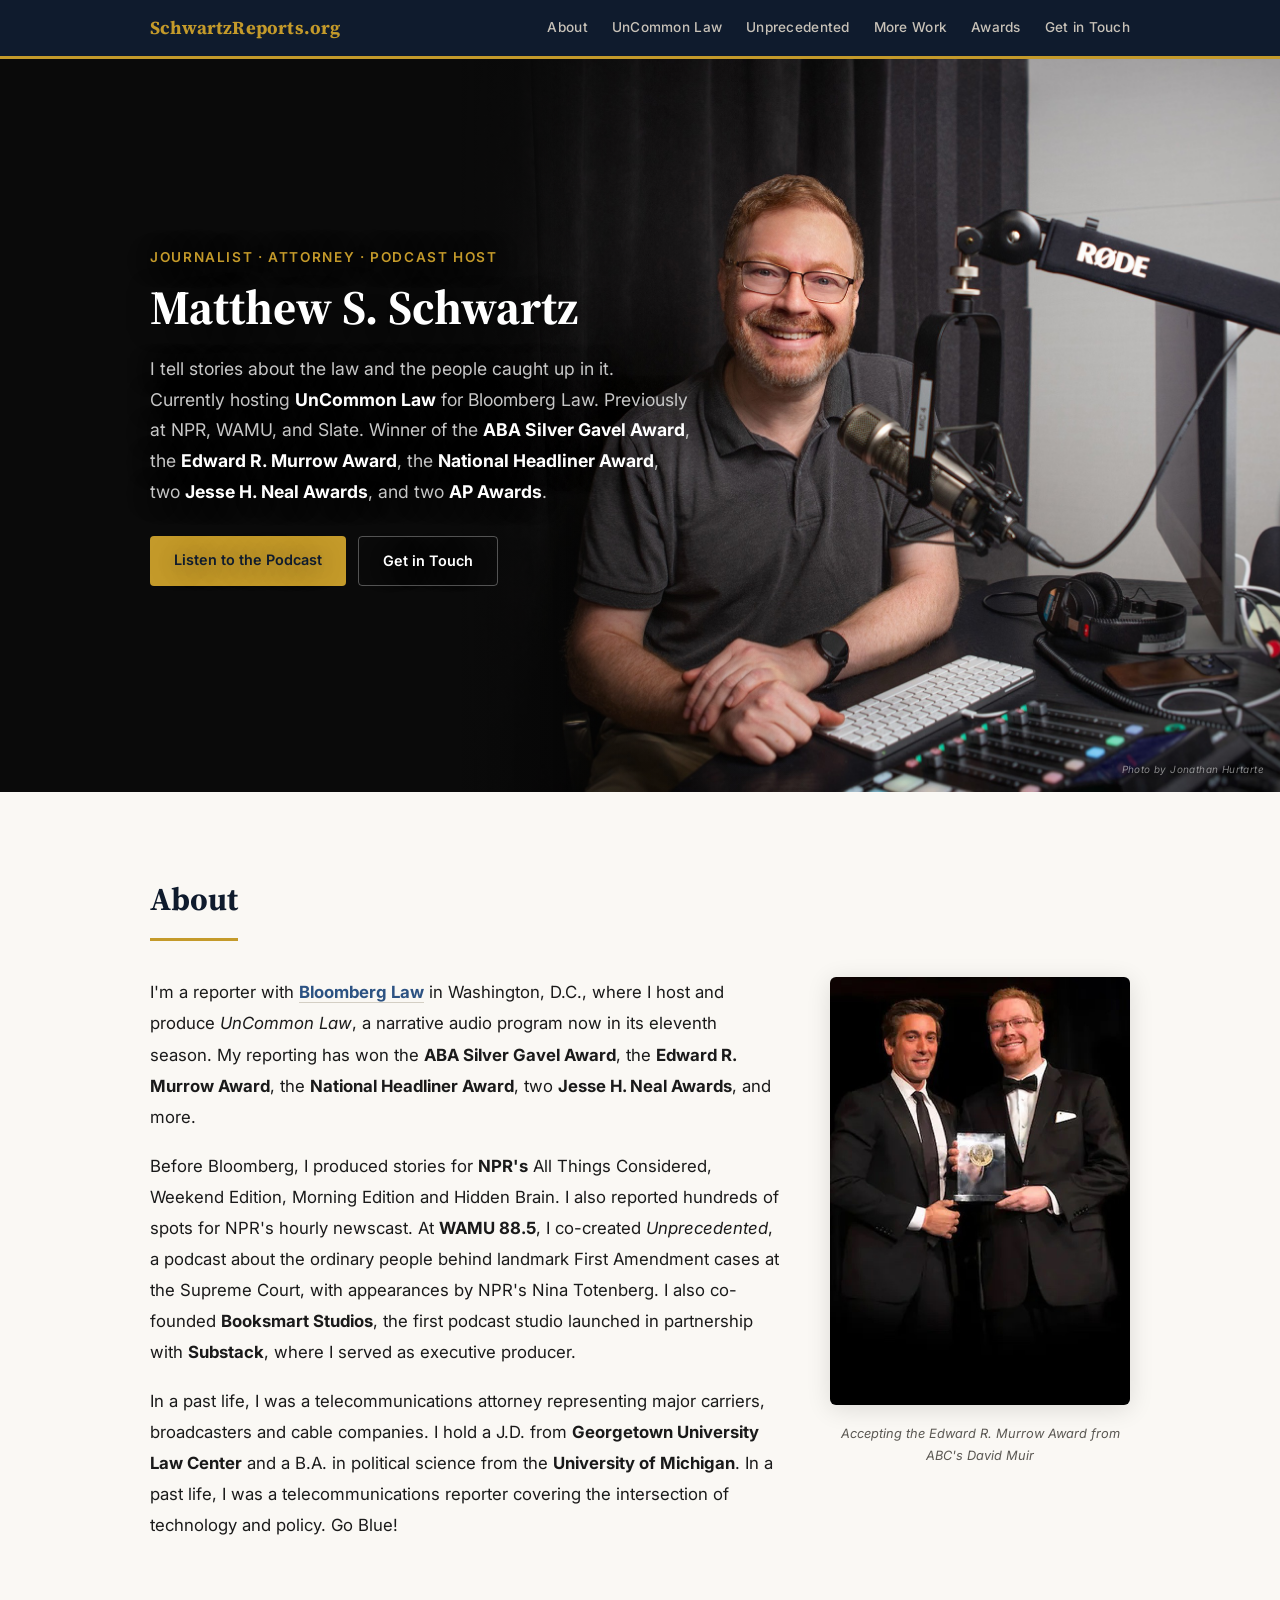
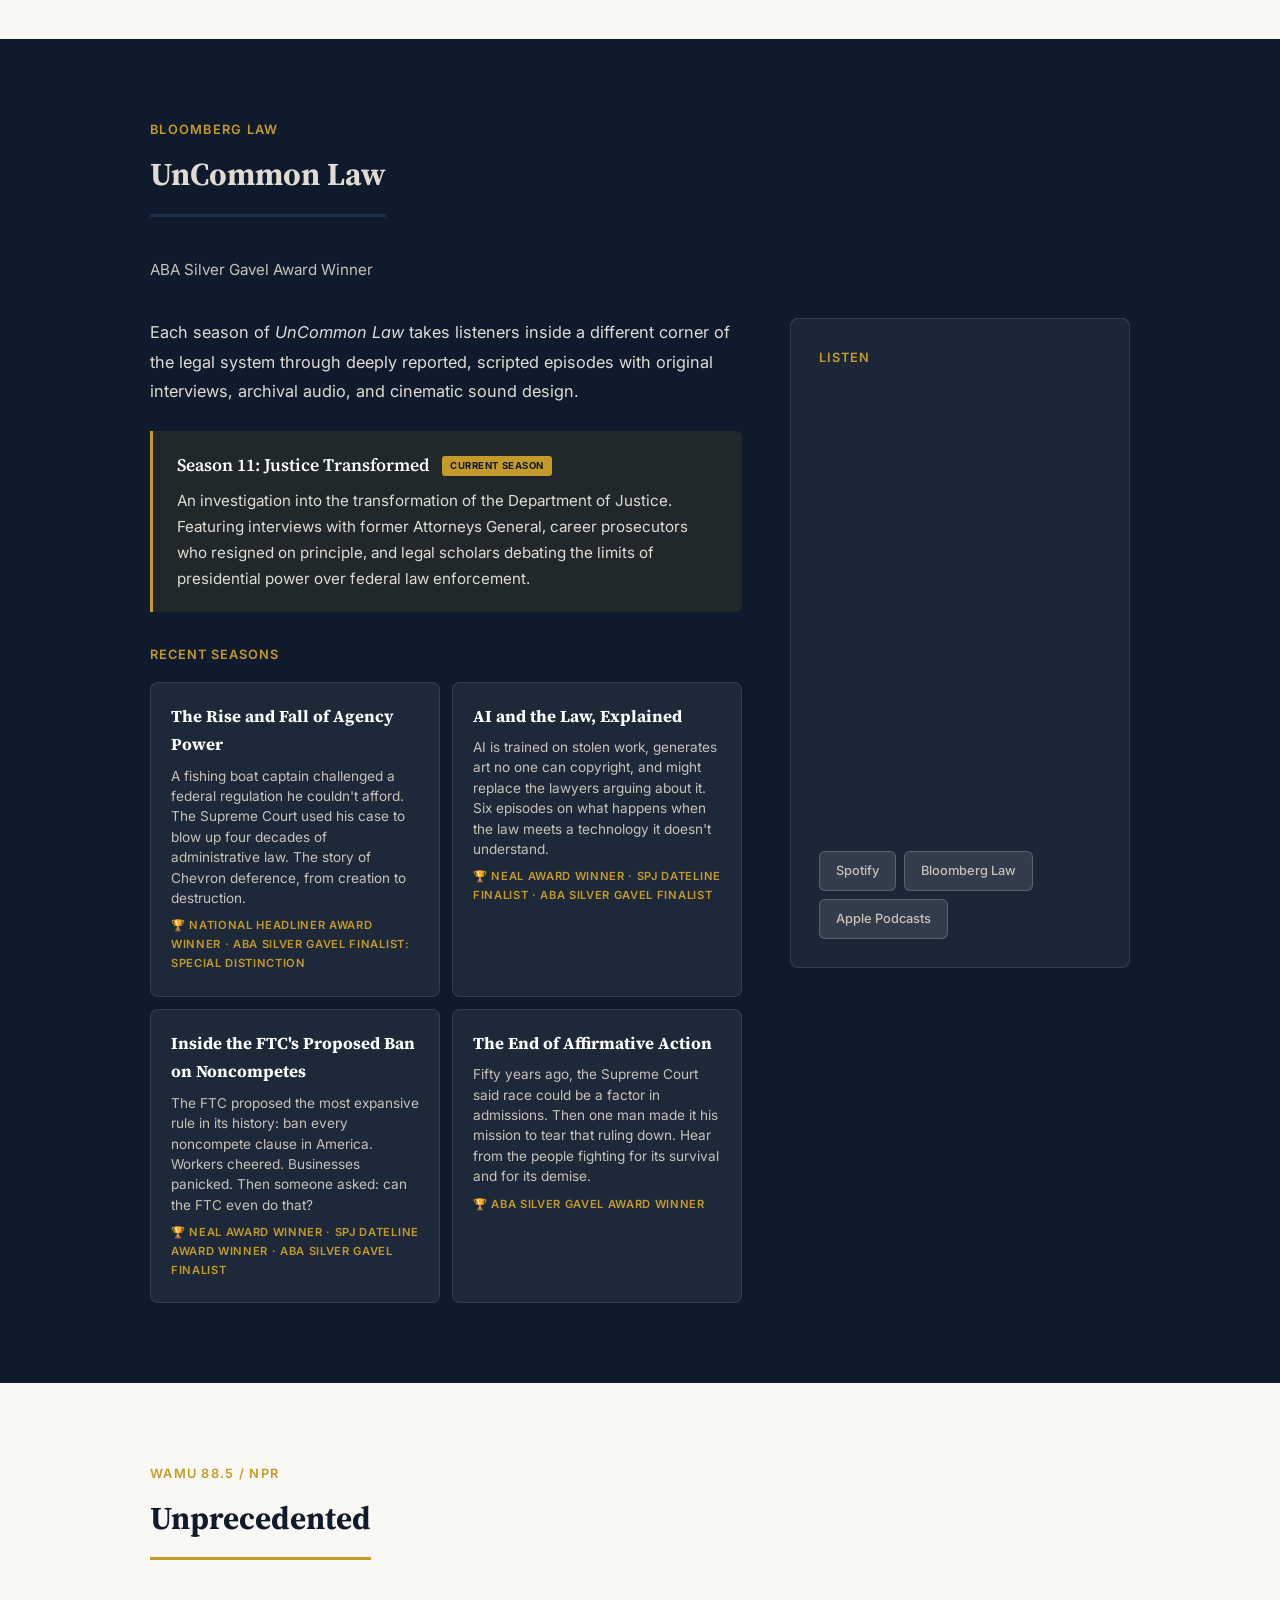
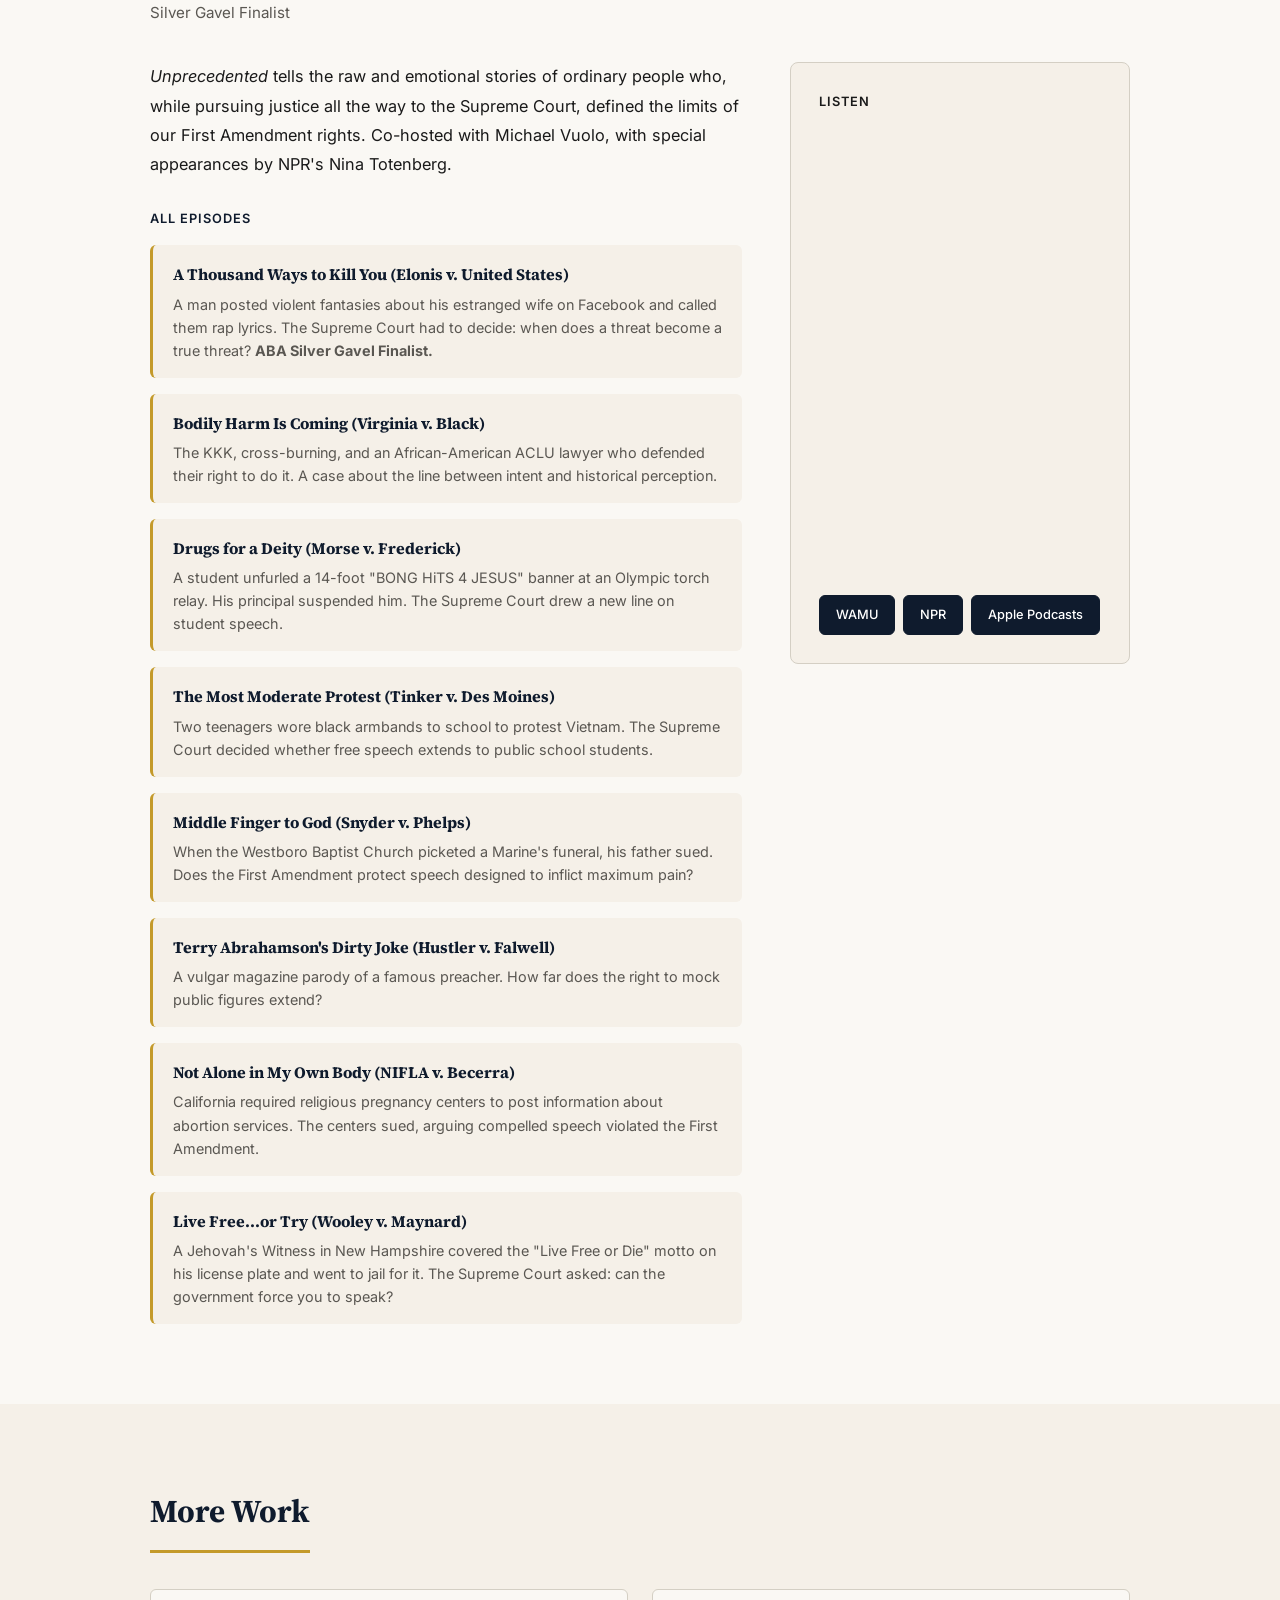
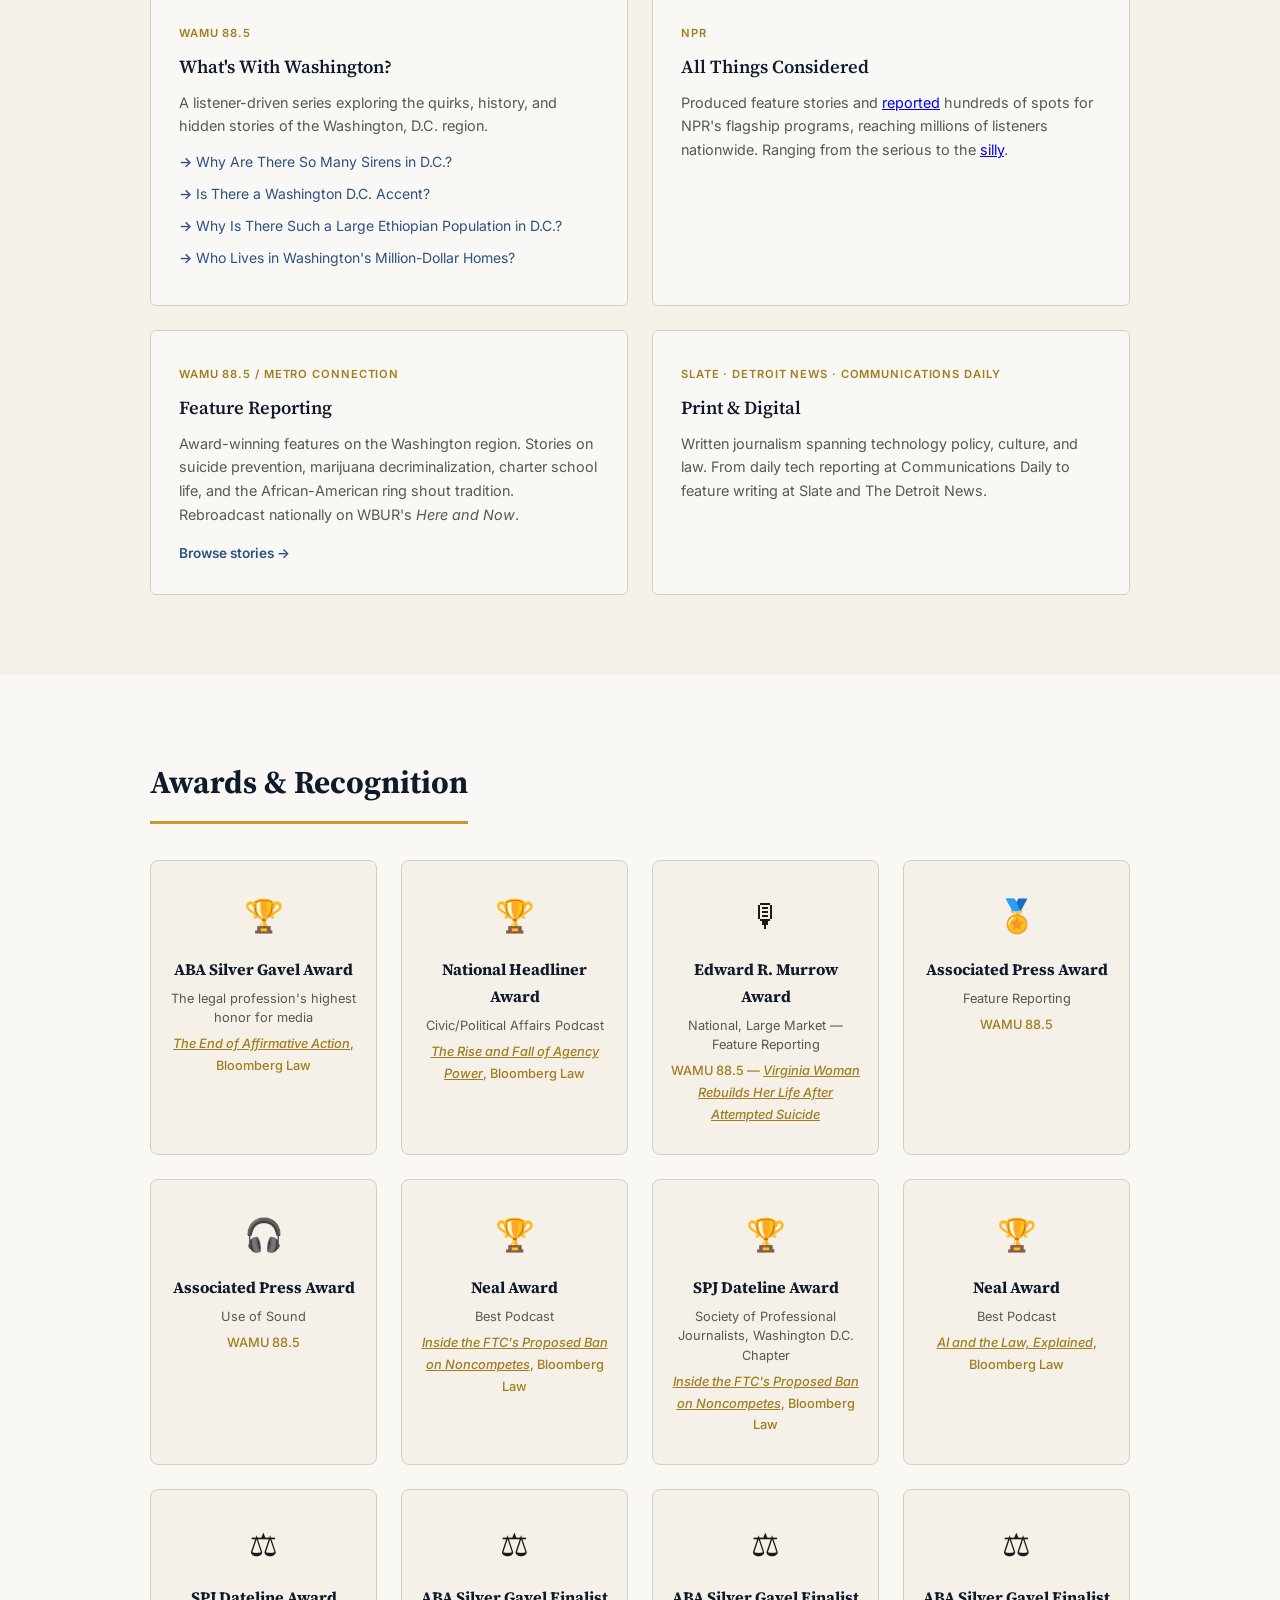
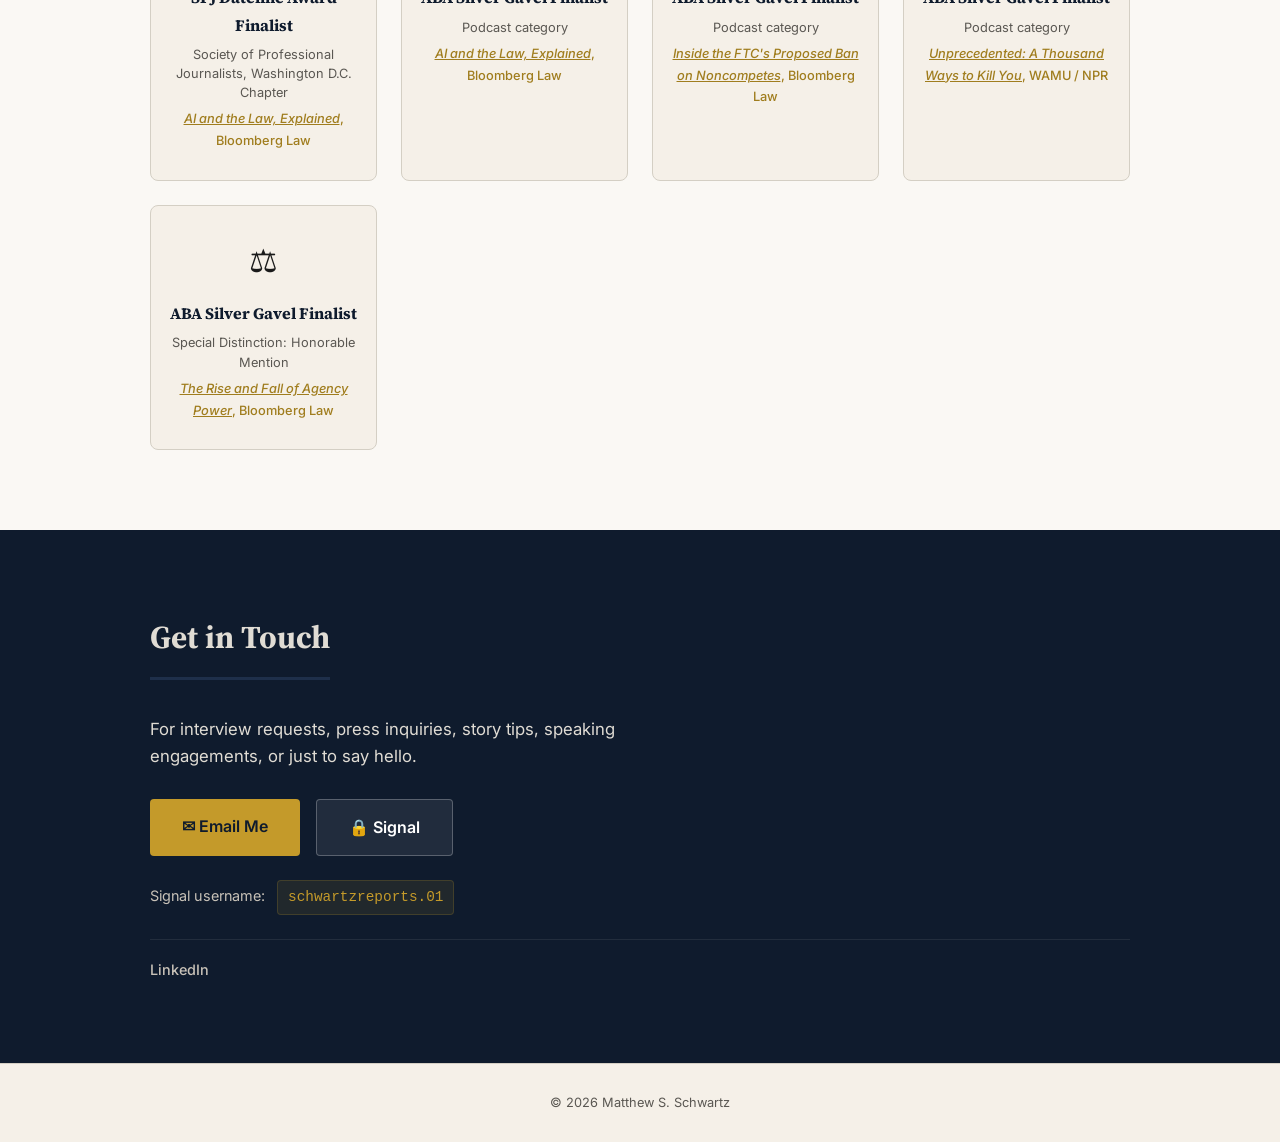
==== index.html @ 2c35e011 "Home: add photo credit 'Photo by Jonathan Hurtarte' on hero Small light-gray italic credit anchored " ====
<!DOCTYPE html>
<html lang="en">
<head>
    <meta charset="UTF-8">
    <meta name="viewport" content="width=device-width, initial-scale=1.0">
    <title>Matthew S. Schwartz — Journalist, Attorney, Podcast Host</title>
    <meta name="description" content="Matthew S. Schwartz is the host of UnCommon Law, Bloomberg Law's ABA Silver Gavel Award-winning narrative podcast.">
    <meta property="og:title" content="Matthew S. Schwartz">
    <meta property="og:description" content="Host of UnCommon Law, Bloomberg Law's ABA Silver Gavel Award-winning narrative podcast.">
    <meta property="og:type" content="website">
    <meta property="og:url" content="https://schwartzreports.org">
    <meta property="og:image" content="https://schwartzreports.org/hero.jpg">
    <link rel="preconnect" href="https://fonts.googleapis.com">
    <link rel="preconnect" href="https://fonts.gstatic.com" crossorigin>
    <link href="https://fonts.googleapis.com/css2?family=Source+Serif+4:opsz,wght@8..60,400;8..60,600;8..60,700&family=Inter:wght@400;500;600&display=swap" rel="stylesheet">
    <link rel="stylesheet" href="style.css?v=20260626c">
    <link rel="icon" href="data:image/svg+xml,<svg xmlns='http://www.w3.org/2000/svg' viewBox='0 0 100 100'><rect width='100' height='100' rx='12' fill='%231a1a1a'/><text x='50' y='68' font-family='Georgia,serif' font-size='52' font-weight='700' text-anchor='middle' fill='%23c8a96e'>S</text></svg>">
</head>
<body>

<nav>
    <div class="nav-inner">
        <a href="#" class="nav-name">SchwartzReports.org</a>
        <div class="nav-links">
            <a href="#about">About</a>
            <a href="#uncommon-law">UnCommon Law</a>
            <a href="#unprecedented">Unprecedented</a>
            <a href="#work">More Work</a>
            <a href="#awards">Awards</a>
            <a href="#contact">Get in Touch</a>
        </div>
        <button class="nav-toggle" aria-label="Toggle menu">
            <span></span><span></span><span></span>
        </button>
    </div>
</nav>

<header class="hero">
    <figure class="hero-media">
        <img class="hero-photo" src="hero.jpg?v=20260626" alt="Matthew S. Schwartz hosting in the studio" fetchpriority="high">
        <figcaption class="hero-credit">Photo by Jonathan Hurtarte</figcaption>
    </figure>
    <div class="hero-content">
        <div class="hero-text">
            <p class="hero-kicker">Journalist &middot; Attorney &middot; Podcast Host</p>
            <h1>Matthew S. Schwartz</h1>
            <p class="hero-description">I tell stories about the law and the people caught up in it. Currently hosting <strong>UnCommon Law</strong> for Bloomberg Law. Previously at NPR, WAMU, and Slate. Winner of the <strong>ABA Silver Gavel Award</strong>, the <strong>Edward R. Murrow Award</strong>, the <strong>National Headliner Award</strong>, two <strong>Jesse H. Neal Awards</strong>, and two <strong>AP Awards</strong>.</p>
            <div class="hero-cta">
                <a href="#uncommon-law" class="btn btn-primary">Listen to the Podcast</a>
                <a href="#contact" class="btn btn-outline">Get in Touch</a>
            </div>
        </div>
    </div>
</header>

<main>

<section id="about" class="section">
    <div class="section-inner">
        <h2>About</h2>
        <div class="about-layout">
            <div class="about-text">
                <p>I'm a reporter with <a href="https://news.bloomberglaw.com/author/matthew-s.-schwartz-22958830" target="_blank" rel="noopener"><strong>Bloomberg Law</strong></a> in Washington, D.C., where I host and produce <em>UnCommon Law</em>, a narrative audio program now in its eleventh season. My reporting has won the <strong>ABA Silver Gavel Award</strong>, the <strong>Edward R. Murrow Award</strong>, the <strong>National Headliner Award</strong>, two <strong>Jesse H. Neal Awards</strong>, and more.</p>

                <p>Before Bloomberg, I produced stories for <strong>NPR's</strong>  All Things Considered, Weekend Edition, Morning Edition and Hidden Brain. I also reported hundreds of spots for NPR's hourly newscast. At <strong>WAMU 88.5</strong>, I co-created <em>Unprecedented</em>, a podcast about the ordinary people behind landmark First Amendment cases at the Supreme Court, with appearances by NPR's Nina Totenberg. I also co-founded <strong>Booksmart Studios</strong>, the first podcast studio launched in partnership with <strong>Substack</strong>, where I served as executive producer.</p>

                <p>In a past life, I was a telecommunications attorney representing major carriers, broadcasters and cable companies. I hold a J.D. from <strong>Georgetown University Law Center</strong> and a B.A. in political science from the <strong>University of Michigan</strong>. In a past life, I was a telecommunications reporter covering the intersection of technology and policy. Go Blue!</p>
            </div>
            <div class="about-photo">
                <img src="murrow-award.png" alt="Matthew Schwartz accepting the Edward R. Murrow Award from David Muir">
                <span class="photo-caption">Accepting the Edward R. Murrow Award from ABC's David Muir</span>
            </div>
        </div>
    </div>
</section>

<section id="uncommon-law" class="section section-dark">
    <div class="section-inner">
        <div class="show-header">
            <div>
                <p class="show-label">Bloomberg Law</p>
                <h2>UnCommon Law</h2>
                <p class="show-tagline">ABA Silver Gavel Award Winner</p>
            </div>
        </div>
        <div class="show-content">
            <div class="show-description">
                <p>Each season of <em>UnCommon Law</em> takes listeners inside a different corner of the legal system through deeply reported, scripted episodes with original interviews, archival audio, and cinematic sound design.</p>

                <a href="https://news.bloomberglaw.com/health-law-and-business/justice-transformed-when-doj-norms-disappear-podcast" class="current-season" target="_blank" rel="noopener">
                    <h3>Season 11: Justice Transformed <span class="badge">Current Season</span></h3>
                    <p>An investigation into the transformation of the Department of Justice. Featuring interviews with former Attorneys General, career prosecutors who resigned on principle, and legal scholars debating the limits of presidential power over federal law enforcement.</p>
                </a>

                <h3 class="seasons-heading">Recent Seasons</h3>
                <div class="season-cards">
                    <a href="https://news.bloomberglaw.com/us-law-week/uncommon-laws-5-part-series-the-rise-and-fall-of-agency-power-from-chevron-deference-to-loper-bright" class="season-card" target="_blank" rel="noopener">
                        <span class="season-number">The Rise and Fall of Agency Power</span>
                        <span class="season-title">A fishing boat captain challenged a federal regulation he couldn't afford. The Supreme Court used his case to blow up four decades of administrative law. The story of Chevron deference, from creation to destruction.</span>
                        <span class="season-award">&#127942; National Headliner Award Winner &middot; ABA Silver Gavel Finalist: Special Distinction</span>
                    </a>
                    <a href="https://news.bloomberglaw.com/us-law-week/ai-and-the-law-explained-uncommon-laws-6-episode-podcast-series" class="season-card" target="_blank" rel="noopener">
                        <span class="season-number">AI and the Law, Explained</span>
                        <span class="season-title">AI is trained on stolen work, generates art no one can copyright, and might replace the lawyers arguing about it. Six episodes on what happens when the law meets a technology it doesn't understand.</span>
                        <span class="season-award">&#127942; Neal Award Winner &middot; SPJ Dateline Finalist &middot; ABA Silver Gavel Finalist</span>
                    </a>
                    <a href="https://news.bloomberglaw.com/daily-labor-report/uncommon-laws-5-part-podcast-series-on-the-ftcs-proposed-noncompete-ban" class="season-card" target="_blank" rel="noopener">
                        <span class="season-number">Inside the FTC's Proposed Ban on Noncompetes</span>
                        <span class="season-title">The FTC proposed the most expansive rule in its history: ban every noncompete clause in America. Workers cheered. Businesses panicked. Then someone asked: can the FTC even do that?</span>
                        <span class="season-award">&#127942; Neal Award Winner &middot; SPJ Dateline Award Winner &middot; ABA Silver Gavel Finalist</span>
                    </a>
                    <a href="https://news.bloomberglaw.com/us-law-week/uncommon-laws-4-part-podcast-series-on-affirmative-action-at-the-supreme-court" class="season-card" target="_blank" rel="noopener">
                        <span class="season-number">The End of Affirmative Action</span>
                        <span class="season-title">Fifty years ago, the Supreme Court said race could be a factor in admissions. Then one man made it his mission to tear that ruling down. Hear from the people fighting for its survival and for its demise.</span>
                        <span class="season-award">&#127942; ABA Silver Gavel Award Winner</span>
                    </a>
                </div>
            </div>
            <div class="listen-box">
                <h3>Listen</h3>
                <div class="embed-player">
                    <iframe allow="autoplay *; encrypted-media *; fullscreen *; clipboard-write" frameborder="0" height="450" style="width:100%;max-width:100%;overflow:hidden;border-radius:10px;border:none;" scrolling="no" sandbox="allow-forms allow-popups allow-same-origin allow-scripts allow-storage-access-by-user-activation allow-top-navigation-by-user-activation" src="https://embed.podcasts.apple.com/us/podcast/uncommon-law/id1462288566?theme=dark"></iframe>
                </div>
                <div class="listen-buttons">
                    <a href="https://open.spotify.com/show/45VcLAvn9NQu9xWATMQ7Qc" class="listen-link" target="_blank" rel="noopener">Spotify</a>
                    <a href="https://news.bloomberglaw.com/podcasts/uncommon-law" class="listen-link" target="_blank" rel="noopener">Bloomberg Law</a>
                    <a href="https://podcasts.apple.com/us/podcast/uncommon-law/id1462288566" class="listen-link" target="_blank" rel="noopener">Apple Podcasts</a>
                </div>
            </div>
        </div>
    </div>
</section>

<section id="unprecedented" class="section">
    <div class="section-inner">
        <div class="show-header">
            <div>
                <p class="show-label">WAMU 88.5 / NPR</p>
                <h2>Unprecedented</h2>
                <p class="show-tagline">Silver Gavel Finalist</p>
            </div>
        </div>
        <div class="show-content">
            <div class="show-description">
                <p><em>Unprecedented</em> tells the raw and emotional stories of ordinary people who, while pursuing justice all the way to the Supreme Court, defined the limits of our First Amendment rights. Co-hosted with Michael Vuolo, with special appearances by NPR's Nina Totenberg.</p>

                <div class="episode-highlights">
                    <h3>All Episodes</h3>
                    <div class="case-list">
                        <div class="case">
                            <a href="https://wamu.org/story/19/12/18/a-thousand-ways-to-kill-you/" target="_blank" rel="noopener">A Thousand Ways to Kill You (Elonis v. United States)</a>
                            <span>A man posted violent fantasies about his estranged wife on Facebook and called them rap lyrics. The Supreme Court had to decide: when does a threat become a true threat? <strong>ABA Silver Gavel Finalist.</strong></span>
                        </div>
                        <div class="case">
                            <a href="https://wamu.org/story/19/12/10/bodily-harm-is-coming/" target="_blank" rel="noopener">Bodily Harm Is Coming (Virginia v. Black)</a>
                            <span>The KKK, cross-burning, and an African-American ACLU lawyer who defended their right to do it. A case about the line between intent and historical perception.</span>
                        </div>
                        <div class="case">
                            <a href="https://wamu.org/story/19/12/04/drugs-for-a-deity/" target="_blank" rel="noopener">Drugs for a Deity (Morse v. Frederick)</a>
                            <span>A student unfurled a 14-foot "BONG HiTS 4 JESUS" banner at an Olympic torch relay. His principal suspended him. The Supreme Court drew a new line on student speech.</span>
                        </div>
                        <div class="case">
                            <a href="https://wamu.org/story/19/11/20/the-most-moderate-protest/" target="_blank" rel="noopener">The Most Moderate Protest (Tinker v. Des Moines)</a>
                            <span>Two teenagers wore black armbands to school to protest Vietnam. The Supreme Court decided whether free speech extends to public school students.</span>
                        </div>
                        <div class="case">
                            <a href="https://wamu.org/story/19/11/13/middlefingertogod/" target="_blank" rel="noopener">Middle Finger to God (Snyder v. Phelps)</a>
                            <span>When the Westboro Baptist Church picketed a Marine's funeral, his father sued. Does the First Amendment protect speech designed to inflict maximum pain?</span>
                        </div>
                        <div class="case">
                            <a href="https://wamu.org/story/19/11/06/terry-abrahamsons-dirty-joke/" target="_blank" rel="noopener">Terry Abrahamson's Dirty Joke (Hustler v. Falwell)</a>
                            <span>A vulgar magazine parody of a famous preacher. How far does the right to mock public figures extend?</span>
                        </div>
                        <div class="case">
                            <a href="https://wamu.org/story/19/10/30/not-alone-in-my-own-body/" target="_blank" rel="noopener">Not Alone in My Own Body (NIFLA v. Becerra)</a>
                            <span>California required religious pregnancy centers to post information about abortion services. The centers sued, arguing compelled speech violated the First Amendment.</span>
                        </div>
                        <div class="case">
                            <a href="https://wamu.org/story/19/10/23/live-free-or-try/" target="_blank" rel="noopener">Live Free...or Try (Wooley v. Maynard)</a>
                            <span>A Jehovah's Witness in New Hampshire covered the "Live Free or Die" motto on his license plate and went to jail for it. The Supreme Court asked: can the government force you to speak?</span>
                        </div>
                    </div>
                </div>
            </div>
            <div class="listen-box">
                <h3>Listen</h3>
                <div class="embed-player">
                    <iframe allow="autoplay *; encrypted-media *; fullscreen *; clipboard-write" frameborder="0" height="450" style="width:100%;max-width:100%;overflow:hidden;border-radius:10px;border:none;" scrolling="no" sandbox="allow-forms allow-popups allow-same-origin allow-scripts allow-storage-access-by-user-activation allow-top-navigation-by-user-activation" src="https://embed.podcasts.apple.com/us/podcast/unprecedented/id1610578678?theme=dark"></iframe>
                </div>
                <div class="listen-buttons">
                    <a href="https://wamu.org/show/unprecedented/" class="listen-link" target="_blank" rel="noopener">WAMU</a>
                    <a href="https://www.npr.org/podcasts/767992905/unprecedented" class="listen-link" target="_blank" rel="noopener">NPR</a>
                    <a href="https://podcasts.apple.com/us/podcast/unprecedented/id1610578678" class="listen-link" target="_blank" rel="noopener">Apple Podcasts</a>
                </div>
            </div>
        </div>
    </div>
</section>

<section id="work" class="section section-accent">
    <div class="section-inner">
        <h2>More Work</h2>
        <div class="work-grid">
            <div class="work-item">
                <span class="work-outlet">WAMU 88.5</span>
                <h3>What's With Washington?</h3>
                <p>A listener-driven series exploring the quirks, history, and hidden stories of the Washington, D.C. region.</p>
                <ul class="work-story-list">
                    <li><a href="https://wamu.org/story/16/01/28/why_are_there_so_many_sirens_in_dc/" target="_blank" rel="noopener">Why Are There So Many Sirens in D.C.?</a></li>
                    <li><a href="https://wamu.org/story/16/07/07/is_there_a_washington_dc_accent/" target="_blank" rel="noopener">Is There a Washington D.C. Accent?</a></li>
                    <li><a href="https://wamu.org/story/16/04/21/how_did_the_dc_region_become_home_to_the_largest_population_of_ethiopians_in_the_us/" target="_blank" rel="noopener">Why Is There Such a Large Ethiopian Population in D.C.?</a></li>
                    <li><a href="https://wamu.org/story/17/02/15/lives-washingtons-million-dollar-homes/" target="_blank" rel="noopener">Who Lives in Washington's Million-Dollar Homes?</a></li>
                </ul>
            </div>
            <div class="work-item">
                <span class="work-outlet">NPR</span>
                <h3>All Things Considered</h3>
                <p>Produced feature stories and <a href="https://www.npr.org/people/620099155/matthew-schwartz/" target="_blank" rel="noopener">reported</a> hundreds of spots for NPR's flagship programs, reaching millions of listeners nationwide. Ranging from the serious to the <a href="https://www.npr.org/2017/12/24/573333378/more-scary-christmas-stories-what-happens-to-kids-who-try-to-catch-santa" target="_blank" rel="noopener">silly</a>.</p>
            </div>
            <div class="work-item">
                <span class="work-outlet">WAMU 88.5 / Metro Connection</span>
                <h3>Feature Reporting</h3>
                <p>Award-winning features on the Washington region. Stories on suicide prevention, marijuana decriminalization, charter school life, and the African-American ring shout tradition. Rebroadcast nationally on WBUR's <em>Here and Now</em>.</p>
                <a href="https://wamu.org/person/matthew_s_schwartz/" class="work-link" target="_blank" rel="noopener">Browse stories &rarr;</a>
            </div>
            <div class="work-item">
                <span class="work-outlet">Slate &middot; Detroit News &middot; Communications Daily</span>
                <h3>Print &amp; Digital</h3>
                <p>Written journalism spanning technology policy, culture, and law. From daily tech reporting at Communications Daily to feature writing at Slate and The Detroit News.</p>
            </div>
        </div>
    </div>
</section>

<section id="awards" class="section">
    <div class="section-inner">
        <h2>Awards &amp; Recognition</h2>
        <div class="awards-grid">
            <div class="award">
                <div class="award-icon">&#127942;</div>
                <div class="award-name">ABA Silver Gavel Award</div>
                <div class="award-detail">The legal profession's highest honor for media</div>
                <div class="award-for"><a href="https://news.bloomberglaw.com/us-law-week/uncommon-laws-4-part-podcast-series-on-affirmative-action-at-the-supreme-court" target="_blank" rel="noopener"><em>The End of Affirmative Action</em></a>, Bloomberg Law</div>
            </div>
            <div class="award">
                <div class="award-icon">&#127942;</div>
                <div class="award-name">National Headliner Award</div>
                <div class="award-detail">Civic/Political Affairs Podcast</div>
                <div class="award-for"><a href="https://news.bloomberglaw.com/us-law-week/uncommon-laws-5-part-series-the-rise-and-fall-of-agency-power-from-chevron-deference-to-loper-bright" target="_blank" rel="noopener"><em>The Rise and Fall of Agency Power</em></a>, Bloomberg Law</div>
            </div>
            <div class="award">
                <div class="award-icon">&#127897;</div>
                <div class="award-name">Edward R. Murrow Award</div>
                <div class="award-detail">National, Large Market &mdash; Feature Reporting</div>
                <div class="award-for">WAMU 88.5 &mdash; <a href="https://wamu.org/story/14/03/07/virginia_woman_rebuilds_her_life_after_attempted_suicide/" target="_blank" rel="noopener"><em>Virginia Woman Rebuilds Her Life After Attempted Suicide</em></a></div>
            </div>
            <div class="award">
                <div class="award-icon">&#127941;</div>
                <div class="award-name">Associated Press Award</div>
                <div class="award-detail">Feature Reporting</div>
                <div class="award-for">WAMU 88.5</div>
            </div>
            <div class="award">
                <div class="award-icon">&#127911;</div>
                <div class="award-name">Associated Press Award</div>
                <div class="award-detail">Use of Sound</div>
                <div class="award-for">WAMU 88.5</div>
            </div>
            <div class="award">
                <div class="award-icon">&#127942;</div>
                <div class="award-name">Neal Award</div>
                <div class="award-detail">Best Podcast</div>
                <div class="award-for"><a href="https://news.bloomberglaw.com/daily-labor-report/uncommon-laws-5-part-podcast-series-on-the-ftcs-proposed-noncompete-ban" target="_blank" rel="noopener"><em>Inside the FTC's Proposed Ban on Noncompetes</em></a>, Bloomberg Law</div>
            </div>
            <div class="award">
                <div class="award-icon">&#127942;</div>
                <div class="award-name">SPJ Dateline Award</div>
                <div class="award-detail">Society of Professional Journalists, Washington D.C. Chapter</div>
                <div class="award-for"><a href="https://news.bloomberglaw.com/daily-labor-report/uncommon-laws-5-part-podcast-series-on-the-ftcs-proposed-noncompete-ban" target="_blank" rel="noopener"><em>Inside the FTC's Proposed Ban on Noncompetes</em></a>, Bloomberg Law</div>
            </div>
            <div class="award">
                <div class="award-icon">&#127942;</div>
                <div class="award-name">Neal Award</div>
                <div class="award-detail">Best Podcast</div>
                <div class="award-for"><a href="https://news.bloomberglaw.com/us-law-week/ai-and-the-law-explained-uncommon-laws-6-episode-podcast-series" target="_blank" rel="noopener"><em>AI and the Law, Explained</em></a>, Bloomberg Law</div>
            </div>
            <div class="award">
                <div class="award-icon">&#9878;</div>
                <div class="award-name">SPJ Dateline Award Finalist</div>
                <div class="award-detail">Society of Professional Journalists, Washington D.C. Chapter</div>
                <div class="award-for"><a href="https://news.bloomberglaw.com/us-law-week/ai-and-the-law-explained-uncommon-laws-6-episode-podcast-series" target="_blank" rel="noopener"><em>AI and the Law, Explained</em></a>, Bloomberg Law</div>
            </div>
            <div class="award">
                <div class="award-icon">&#9878;</div>
                <div class="award-name">ABA Silver Gavel Finalist</div>
                <div class="award-detail">Podcast category</div>
                <div class="award-for"><a href="https://news.bloomberglaw.com/us-law-week/ai-and-the-law-explained-uncommon-laws-6-episode-podcast-series" target="_blank" rel="noopener"><em>AI and the Law, Explained</em></a>, Bloomberg Law</div>
            </div>
            <div class="award">
                <div class="award-icon">&#9878;</div>
                <div class="award-name">ABA Silver Gavel Finalist</div>
                <div class="award-detail">Podcast category</div>
                <div class="award-for"><a href="https://news.bloomberglaw.com/daily-labor-report/uncommon-laws-5-part-podcast-series-on-the-ftcs-proposed-noncompete-ban" target="_blank" rel="noopener"><em>Inside the FTC's Proposed Ban on Noncompetes</em></a>, Bloomberg Law</div>
            </div>
            <div class="award">
                <div class="award-icon">&#9878;</div>
                <div class="award-name">ABA Silver Gavel Finalist</div>
                <div class="award-detail">Podcast category</div>
                <div class="award-for"><a href="https://wamu.org/story/19/12/18/a-thousand-ways-to-kill-you/" target="_blank" rel="noopener"><em>Unprecedented: A Thousand Ways to Kill You</em></a>, WAMU / NPR</div>
            </div>
            <div class="award">
                <div class="award-icon">&#9878;</div>
                <div class="award-name">ABA Silver Gavel Finalist</div>
                <div class="award-detail">Special Distinction: Honorable Mention</div>
                <div class="award-for"><a href="https://news.bloomberglaw.com/us-law-week/uncommon-laws-5-part-series-the-rise-and-fall-of-agency-power-from-chevron-deference-to-loper-bright" target="_blank" rel="noopener"><em>The Rise and Fall of Agency Power</em></a>, Bloomberg Law</div>
            </div>
        </div>
    </div>
</section>

<section id="contact" class="section section-dark">
    <div class="section-inner">
        <h2>Get in Touch</h2>
        <p class="contact-intro">For interview requests, press inquiries, story tips, speaking engagements, or just to say hello.</p>
        <div class="contact-buttons">
            <a href="mailto:mschwartz@bloombergindustry.com" class="btn btn-contact btn-email">&#9993; Email Me</a>
            <a href="https://signal.me/#u/schwartzreports.01" class="btn btn-contact btn-signal">&#128274; Signal</a>
        </div>
        <div class="contact-detail">
            <span class="contact-detail-label">Signal username:</span>
            <span class="contact-signal">schwartzreports.01</span>
        </div>
        <div class="contact-elsewhere">
            <a href="https://www.linkedin.com/in/matthewsschwartz/" target="_blank" rel="noopener">LinkedIn</a>
        </div>
    </div>
</section>

</main>

<footer>
    <p>&copy; 2026 Matthew S. Schwartz</p>
</footer>

<script>
document.querySelector('.nav-toggle').addEventListener('click', function() {
    document.querySelector('.nav-links').classList.toggle('open');
});
document.querySelectorAll('.nav-links a').forEach(function(link) {
    link.addEventListener('click', function() {
        document.querySelector('.nav-links').classList.remove('open');
    });
});
(function(){
    var d={page:location.pathname,ref:document.referrer,w:screen.width,h:screen.height};
    fetch('https://toll.schwartzreports.org/beacon',{method:'POST',headers:{'Content-Type':'application/json'},body:JSON.stringify(d),keepalive:true}).catch(function(){});
})();
</script>

</body>
</html>
---- style.css ----
/* ========================================
   Matthew S. Schwartz — Personal Site
   Editorial design with warmth and weight
   ======================================== */

:root {
    --serif: 'Source Serif 4', Georgia, serif;
    --sans: 'Inter', -apple-system, BlinkMacSystemFont, sans-serif;
    --color-navy: #0f1b2d;
    --color-navy-mid: #162338;
    --color-navy-light: #1e2f4a;
    --color-cream: #f5f0e8;
    --color-cream-dark: #e8e0d0;
    --color-warm-white: #faf8f4;
    --color-text: #1a1a1a;
    --color-text-muted: #5a5752;
    --color-text-light: #c8c2b8;
    --color-gold: #c49a2a;
    --color-gold-dim: #a07d1e;
    --color-link: #2c5282;
    --color-border: #d4cfc4;
    --max-width: 980px;
}

* { margin: 0; padding: 0; box-sizing: border-box; }
html { scroll-behavior: smooth; }

body {
    font-family: var(--sans);
    color: var(--color-text);
    background: var(--color-warm-white);
    line-height: 1.7;
    font-size: 16px;
    -webkit-font-smoothing: antialiased;
}

/* ---- NAV ---- */

nav {
    position: fixed;
    top: 0;
    left: 0;
    right: 0;
    background: var(--color-navy);
    z-index: 100;
    padding: 0 24px;
    border-bottom: 3px solid var(--color-gold);
}

.nav-inner {
    max-width: var(--max-width);
    margin: 0 auto;
    display: flex;
    align-items: center;
    justify-content: space-between;
    height: 56px;
}

.nav-name {
    font-family: var(--serif);
    font-weight: 700;
    font-size: 1.15rem;
    color: var(--color-gold);
    text-decoration: none;
    letter-spacing: 0.01em;
}

.nav-links {
    display: flex;
    gap: 24px;
}

.nav-links a {
    color: var(--color-text-light);
    text-decoration: none;
    font-size: 0.85rem;
    font-weight: 500;
    letter-spacing: 0.02em;
    transition: color 0.2s;
}

.nav-links a:hover { color: #fff; }

.nav-toggle {
    display: none;
    background: none;
    border: none;
    cursor: pointer;
    flex-direction: column;
    gap: 5px;
    padding: 4px;
}

.nav-toggle span {
    display: block;
    width: 22px;
    height: 2px;
    background: #fff;
}

/* ---- HERO ---- */

.hero {
    position: relative;
    min-height: 88vh;
    display: flex;
    align-items: center;
    overflow: hidden;
    padding: 120px 24px 80px;
    background: #0a0a0a;
    color: #fff;
}

/* Full-bleed studio photo, anchored to the right.
   Its left edge dissolves into the black background, which reads as the
   dark curtain continuing — giving the text block room without covering Matt. */
.hero-media {
    position: absolute;
    top: 0;
    right: 0;
    bottom: 0;
    width: 64%;
    height: 100%;
    margin: 0;
    z-index: 0;
}

.hero-photo {
    position: absolute;
    inset: 0;
    width: 100%;
    height: 100%;
    object-fit: cover;
    object-position: 28% center;
    -webkit-mask-image: linear-gradient(to right, transparent 0%, #000 16%, #000 100%);
            mask-image: linear-gradient(to right, transparent 0%, #000 16%, #000 100%);
}

.hero-credit {
    position: absolute;
    right: 16px;
    bottom: 14px;
    font-size: 0.62rem;
    font-style: italic;
    letter-spacing: 0.04em;
    color: rgba(255,255,255,0.5);
    text-shadow: 0 1px 4px rgba(0,0,0,0.8);
    z-index: 3;
}

/* Soft vertical scrim so text stays legible over any stray highlights */
.hero::before {
    content: "";
    position: absolute;
    inset: 0;
    background: linear-gradient(to right, #0a0a0a 0%, rgba(10,10,10,0.85) 30%, rgba(10,10,10,0.15) 52%, transparent 64%);
    z-index: 1;
}

.hero-content {
    position: relative;
    z-index: 2;
    max-width: var(--max-width);
    margin: 0 auto;
    width: 100%;
    display: flex;
    align-items: center;
    gap: 56px;
}

.hero-text {
    flex: 0 1 560px;
    text-shadow: 0 2px 24px rgba(0,0,0,0.6);
}

.hero-kicker {
    font-size: 0.85rem;
    font-weight: 600;
    text-transform: uppercase;
    letter-spacing: 0.12em;
    color: var(--color-gold);
    margin-bottom: 12px;
}

.hero h1 {
    font-family: var(--serif);
    font-size: 3rem;
    font-weight: 700;
    line-height: 1.1;
    margin-bottom: 20px;
}

.hero-description {
    font-size: 1.1rem;
    line-height: 1.75;
    color: #c8c8c8;
    max-width: 540px;
    margin-bottom: 28px;
}

.hero-description strong {
    color: #fff;
}

.hero-cta {
    display: flex;
    gap: 12px;
    flex-wrap: wrap;
}

.btn {
    display: inline-block;
    padding: 12px 24px;
    font-size: 0.9rem;
    font-weight: 600;
    text-decoration: none;
    border-radius: 4px;
    transition: all 0.2s;
}

.btn-primary {
    background: var(--color-gold);
    color: var(--color-navy);
}

.btn-primary:hover {
    background: #d4a82e;
}

.btn-outline {
    background: transparent;
    color: #fff;
    border: 1.5px solid rgba(255,255,255,0.3);
}

.btn-outline:hover {
    border-color: #fff;
}


/* ---- SECTIONS ---- */

.section {
    padding: 80px 24px;
}

.section-inner {
    max-width: var(--max-width);
    margin: 0 auto;
}

.section-dark {
    background: var(--color-navy);
    color: #e0dcd4;
}

.section-dark h3 {
    color: var(--color-gold);
}

.section-accent {
    background: var(--color-cream);
}

.section h2 {
    font-family: var(--serif);
    font-size: 2rem;
    font-weight: 700;
    color: var(--color-navy);
    margin-bottom: 36px;
    padding-bottom: 12px;
    border-bottom: 3px solid var(--color-gold);
    display: inline-block;
}

.section-dark h2 {
    color: #e0dcd4;
    border-bottom-color: var(--color-navy-light);
}

/* ---- ABOUT ---- */

.about-layout {
    display: grid;
    grid-template-columns: 1fr 300px;
    gap: 48px;
    align-items: start;
}

.about-text p {
    font-size: 1.05rem;
    line-height: 1.85;
    margin-bottom: 18px;
}

.about-text a {
    color: var(--color-link);
    text-decoration: none;
    border-bottom: 1px solid var(--color-border);
}

.about-text a:hover {
    border-bottom-color: var(--color-link);
}

.about-photo img {
    width: 100%;
    border-radius: 6px;
    box-shadow: 0 4px 24px rgba(0,0,0,0.12);
}

.photo-caption {
    display: block;
    margin-top: 10px;
    font-size: 0.8rem;
    color: var(--color-text-muted);
    font-style: italic;
    text-align: center;
}

/* ---- SHOWS (UnCommon Law, Unprecedented) ---- */

.show-header {
    margin-bottom: 36px;
}

.show-label {
    font-size: 0.8rem;
    font-weight: 600;
    text-transform: uppercase;
    letter-spacing: 0.1em;
    color: var(--color-gold);
    margin-bottom: 6px;
}

.show-tagline {
    font-size: 0.95rem;
    color: var(--color-text-muted);
    margin-top: 4px;
}

.section-dark .show-tagline {
    color: var(--color-text-light);
}

.show-content {
    display: grid;
    grid-template-columns: 1fr 340px;
    gap: 48px;
    align-items: start;
}

.show-description p {
    font-size: 1.02rem;
    line-height: 1.8;
    margin-bottom: 16px;
}

.current-season {
    display: block;
    background: rgba(196,154,42,0.1);
    border-left: 3px solid var(--color-gold);
    padding: 20px 24px;
    margin: 24px 0;
    border-radius: 0 6px 6px 0;
    text-decoration: none;
    color: inherit;
    transition: background 0.2s, border-color 0.2s;
}

.current-season:hover {
    background: rgba(196,154,42,0.18);
    border-left-color: var(--color-gold);
}

.current-season h3 {
    font-family: var(--serif);
    font-size: 1.1rem;
    font-weight: 600;
    margin-bottom: 8px;
    color: #fff;
}

.current-season p {
    font-size: 0.95rem;
    margin-bottom: 0;
    line-height: 1.7;
}

.seasons-heading {
    font-family: var(--sans);
    font-size: 0.8rem;
    font-weight: 600;
    text-transform: uppercase;
    letter-spacing: 0.08em;
    color: var(--color-text-light);
    margin: 32px 0 16px;
}

.season-cards {
    display: grid;
    grid-template-columns: 1fr 1fr;
    gap: 12px;
}

.season-card {
    display: block;
    padding: 20px;
    background: rgba(255,255,255,0.06);
    border: 1px solid rgba(255,255,255,0.1);
    border-radius: 8px;
    text-decoration: none;
    color: inherit;
    transition: background 0.2s, border-color 0.2s;
}

.season-card:hover {
    background: rgba(255,255,255,0.1);
    border-color: var(--color-gold);
}

.season-number {
    display: block;
    font-family: var(--serif);
    font-size: 1.05rem;
    font-weight: 700;
    color: #fff;
    margin-bottom: 6px;
}

.season-title {
    display: block;
    font-size: 0.85rem;
    color: var(--color-text-light);
    line-height: 1.5;
}

.season-award {
    display: inline-block;
    margin-top: 8px;
    font-size: 0.7rem;
    font-weight: 600;
    text-transform: uppercase;
    letter-spacing: 0.06em;
    color: var(--color-gold);
}

.badge {
    display: inline-block;
    background: var(--color-gold);
    color: var(--color-navy);
    font-family: var(--sans);
    font-size: 0.6rem;
    font-weight: 700;
    text-transform: uppercase;
    letter-spacing: 0.06em;
    padding: 2px 8px;
    border-radius: 3px;
    vertical-align: middle;
    margin-left: 8px;
}

/* Listen box */

.listen-box {
    background: rgba(255,255,255,0.05);
    border: 1px solid rgba(255,255,255,0.1);
    border-radius: 8px;
    padding: 28px;
}

.section:not(.section-dark) .listen-box {
    background: var(--color-cream);
    border-color: var(--color-border);
}

.listen-box h3 {
    font-family: var(--sans);
    font-size: 0.8rem;
    font-weight: 600;
    text-transform: uppercase;
    letter-spacing: 0.08em;
    margin-bottom: 16px;
}

.listen-buttons {
    display: flex;
    gap: 8px;
    margin-top: 16px;
    flex-wrap: wrap;
}

.listen-link {
    display: inline-block;
    padding: 8px 16px;
    background: rgba(255,255,255,0.1);
    border: 1px solid rgba(255,255,255,0.2);
    color: var(--color-text-light);
    text-decoration: none;
    border-radius: 6px;
    font-size: 0.8rem;
    font-weight: 500;
    transition: all 0.2s;
    text-align: center;
}

.section:not(.section-dark) .listen-link {
    background: var(--color-navy);
    border-color: var(--color-navy);
    color: #fff;
}

.listen-link:hover {
    background: rgba(255,255,255,0.15);
    border-color: var(--color-gold);
    color: #fff;
}

.section:not(.section-dark) .listen-link:hover {
    background: var(--color-navy-light);
}

.embed-player {
    margin-bottom: 0;
}

.embed-player iframe {
    border-radius: 8px;
    display: block;
}

/* Episode highlights */

.episode-highlights {
    margin-top: 28px;
}

.episode-highlights h3 {
    font-size: 0.8rem;
    font-weight: 600;
    text-transform: uppercase;
    letter-spacing: 0.08em;
    margin-bottom: 16px;
    color: var(--color-navy);
}

.case-list {
    display: flex;
    flex-direction: column;
    gap: 16px;
}

.case {
    padding: 16px 20px;
    background: var(--color-cream);
    border-radius: 6px;
    border-left: 3px solid var(--color-gold);
}

.case a {
    display: block;
    font-family: var(--serif);
    font-size: 1rem;
    font-weight: 700;
    margin-bottom: 4px;
    color: var(--color-navy);
    text-decoration: none;
}

.case span {
    display: block;
    font-size: 0.9rem;
    color: var(--color-text-muted);
    line-height: 1.6;
}

/* ---- WORK ---- */

.work-grid {
    display: grid;
    grid-template-columns: 1fr 1fr;
    gap: 24px;
}

.work-item {
    padding: 28px;
    background: var(--color-warm-white);
    border: 1px solid var(--color-border);
    border-radius: 6px;
    transition: box-shadow 0.2s;
}

.work-item:hover {
    box-shadow: 0 4px 16px rgba(0,0,0,0.08);
}

.work-outlet {
    display: inline-block;
    font-size: 0.7rem;
    font-weight: 600;
    text-transform: uppercase;
    letter-spacing: 0.08em;
    color: var(--color-gold-dim);
    margin-bottom: 8px;
}

.work-item h3 {
    font-family: var(--serif);
    font-size: 1.15rem;
    font-weight: 600;
    margin-bottom: 8px;
    color: var(--color-navy);
}

.work-item p {
    font-size: 0.9rem;
    color: var(--color-text-muted);
    line-height: 1.65;
    margin-bottom: 12px;
}

.work-link {
    font-size: 0.85rem;
    font-weight: 600;
    color: var(--color-link);
    text-decoration: none;
}

.work-link:hover {
    text-decoration: underline;
}

.work-story-list {
    list-style: none;
    padding: 0;
    margin: 0;
}

.work-story-list li {
    margin-bottom: 8px;
    font-size: 0.875rem;
}

.work-story-list li::before {
    content: "→ ";
    color: var(--color-link);
    font-weight: 600;
}

.work-story-list a {
    color: var(--color-link);
    text-decoration: none;
}

.work-story-list a:hover {
    text-decoration: underline;
}

/* ---- AWARDS ---- */

.awards-grid {
    display: grid;
    grid-template-columns: repeat(auto-fit, minmax(180px, 1fr));
    gap: 24px;
}

.award {
    text-align: center;
    padding: 28px 16px;
    background: var(--color-cream);
    border-radius: 8px;
    border: 1px solid var(--color-border);
}

.award-icon {
    font-size: 2rem;
    margin-bottom: 12px;
}

.award-name {
    font-family: var(--serif);
    font-size: 1rem;
    font-weight: 700;
    color: var(--color-navy);
    margin-bottom: 6px;
}

.award-detail {
    font-size: 0.8rem;
    color: var(--color-text-muted);
    margin-bottom: 6px;
    line-height: 1.5;
}

.award-for {
    font-size: 0.8rem;
    color: var(--color-gold-dim);
    font-weight: 500;
}

.award-for a {
    color: var(--color-gold-dim);
    text-decoration: underline;
}

.award-for a:hover {
    color: var(--color-gold);
}

/* ---- CONTACT ---- */

.contact-intro {
    font-size: 1.05rem;
    line-height: 1.65;
    margin-bottom: 28px;
    max-width: 520px;
}

.contact-buttons {
    display: flex;
    gap: 16px;
    flex-wrap: wrap;
    margin-bottom: 24px;
}

.btn-contact {
    padding: 14px 32px;
    font-size: 1rem;
    font-weight: 600;
    border-radius: 4px;
    text-decoration: none;
    transition: all 0.2s;
}

.btn-email {
    background: var(--color-gold);
    color: var(--color-navy);
}

.btn-email:hover {
    background: #d4a82e;
}

.btn-signal {
    background: rgba(255,255,255,0.08);
    color: #fff;
    border: 1.5px solid rgba(255,255,255,0.25);
}

.btn-signal:hover {
    background: rgba(255,255,255,0.14);
    border-color: rgba(255,255,255,0.5);
}

.contact-detail {
    margin-bottom: 24px;
    font-size: 0.9rem;
}

.contact-detail-label {
    color: var(--color-text-light);
    margin-right: 8px;
}

.contact-signal {
    display: inline-block;
    font-family: 'SF Mono', 'Fira Code', monospace;
    font-size: 0.9rem;
    color: var(--color-gold);
    background: rgba(196,154,42,0.1);
    padding: 4px 10px;
    border-radius: 4px;
    border: 1px solid rgba(196,154,42,0.2);
}

.contact-elsewhere {
    padding-top: 16px;
    border-top: 1px solid rgba(255,255,255,0.08);
}

.contact-elsewhere a {
    color: var(--color-text-light);
    text-decoration: none;
    font-size: 0.9rem;
    font-weight: 500;
    transition: color 0.2s;
}

.contact-elsewhere a:hover { color: #fff; }

/* ---- FOOTER ---- */

footer {
    padding: 28px 24px;
    text-align: center;
    font-size: 0.8rem;
    color: var(--color-text-muted);
    background: var(--color-cream);
    border-top: 1px solid var(--color-border);
}

/* ---- RESPONSIVE ---- */

@media (max-width: 768px) {
    .nav-toggle { display: flex; }

    .nav-links {
        display: none;
        position: absolute;
        top: 59px;
        left: 0;
        right: 0;
        background: var(--color-navy);
        flex-direction: column;
        padding: 16px 24px;
        gap: 16px;
        border-top: 1px solid var(--color-navy-light);
    }

    .nav-links.open { display: flex; }

    /* Stack on mobile: photo as a clean band up top, text below on black.
       No overlap, so both the photo and the copy stay readable. */
    .hero {
        display: block;
        min-height: 0;
        padding: 59px 0 48px;
        align-items: initial;
        background: #0a0a0a;
    }

    .hero-media {
        position: relative;
        width: 100%;
        height: 56vh;
        max-height: 460px;
    }

    .hero-photo {
        object-position: 30% 22%;
        -webkit-mask-image: linear-gradient(to bottom, #000 0%, #000 80%, transparent 100%);
                mask-image: linear-gradient(to bottom, #000 0%, #000 80%, transparent 100%);
    }

    .hero-credit {
        bottom: 92px;
    }

    .hero::before { display: none; }

    .hero-content {
        flex-direction: column;
        text-align: left;
        gap: 24px;
        padding: 0 24px;
        margin-top: -32px;
    }

    .hero-text {
        flex: 1 1 auto;
        text-shadow: none;
    }

    .hero h1 { font-size: 2.2rem; }
    .hero-description { max-width: 100%; }
    .hero-cta { justify-content: flex-start; }

    .about-layout {
        grid-template-columns: 1fr;
        gap: 32px;
    }

    .about-photo {
        order: -1;
        max-width: 280px;
        margin: 0 auto;
    }

    .show-content {
        grid-template-columns: 1fr;
        gap: 32px;
    }

    .work-grid { grid-template-columns: 1fr; }

    .season-cards { grid-template-columns: 1fr; }

    .awards-grid { grid-template-columns: 1fr 1fr; }

    .contact-buttons { flex-direction: column; }
    .btn-contact { text-align: center; }

    .section h2 { font-size: 1.6rem; }
}
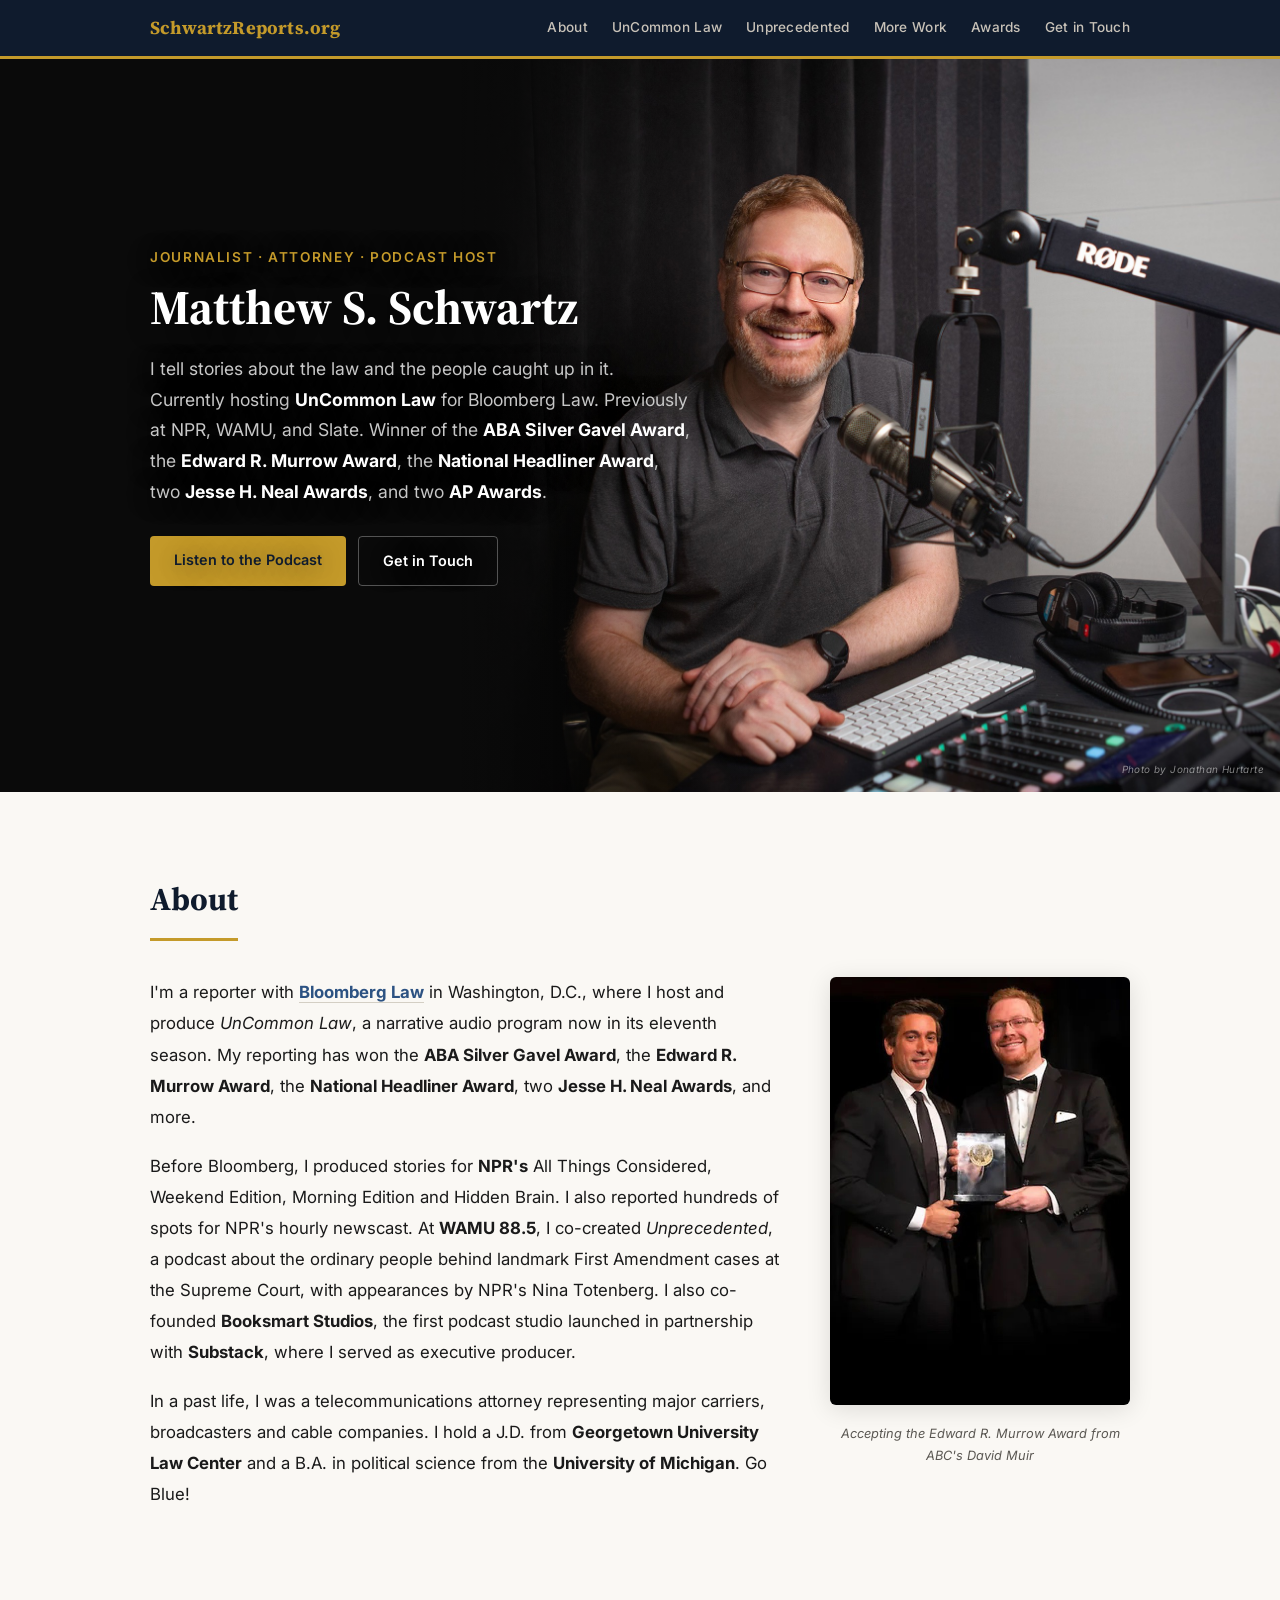
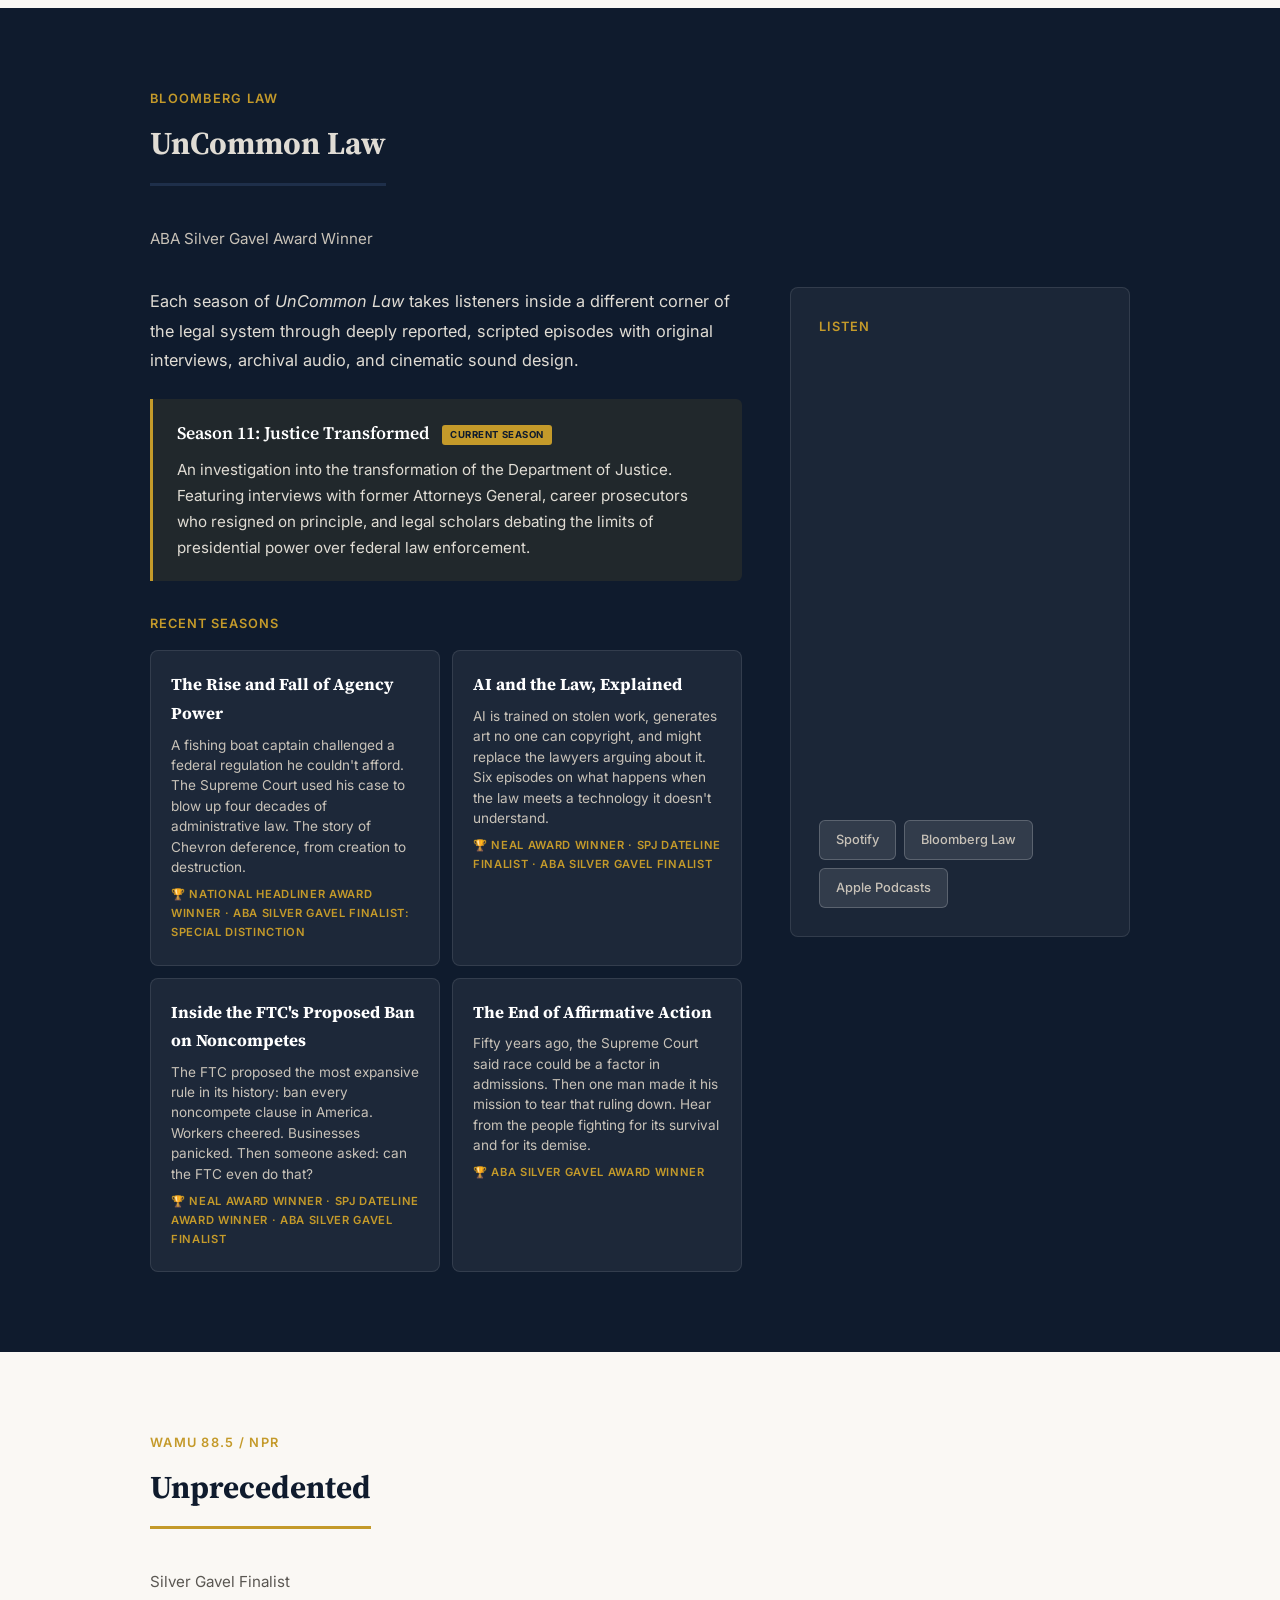
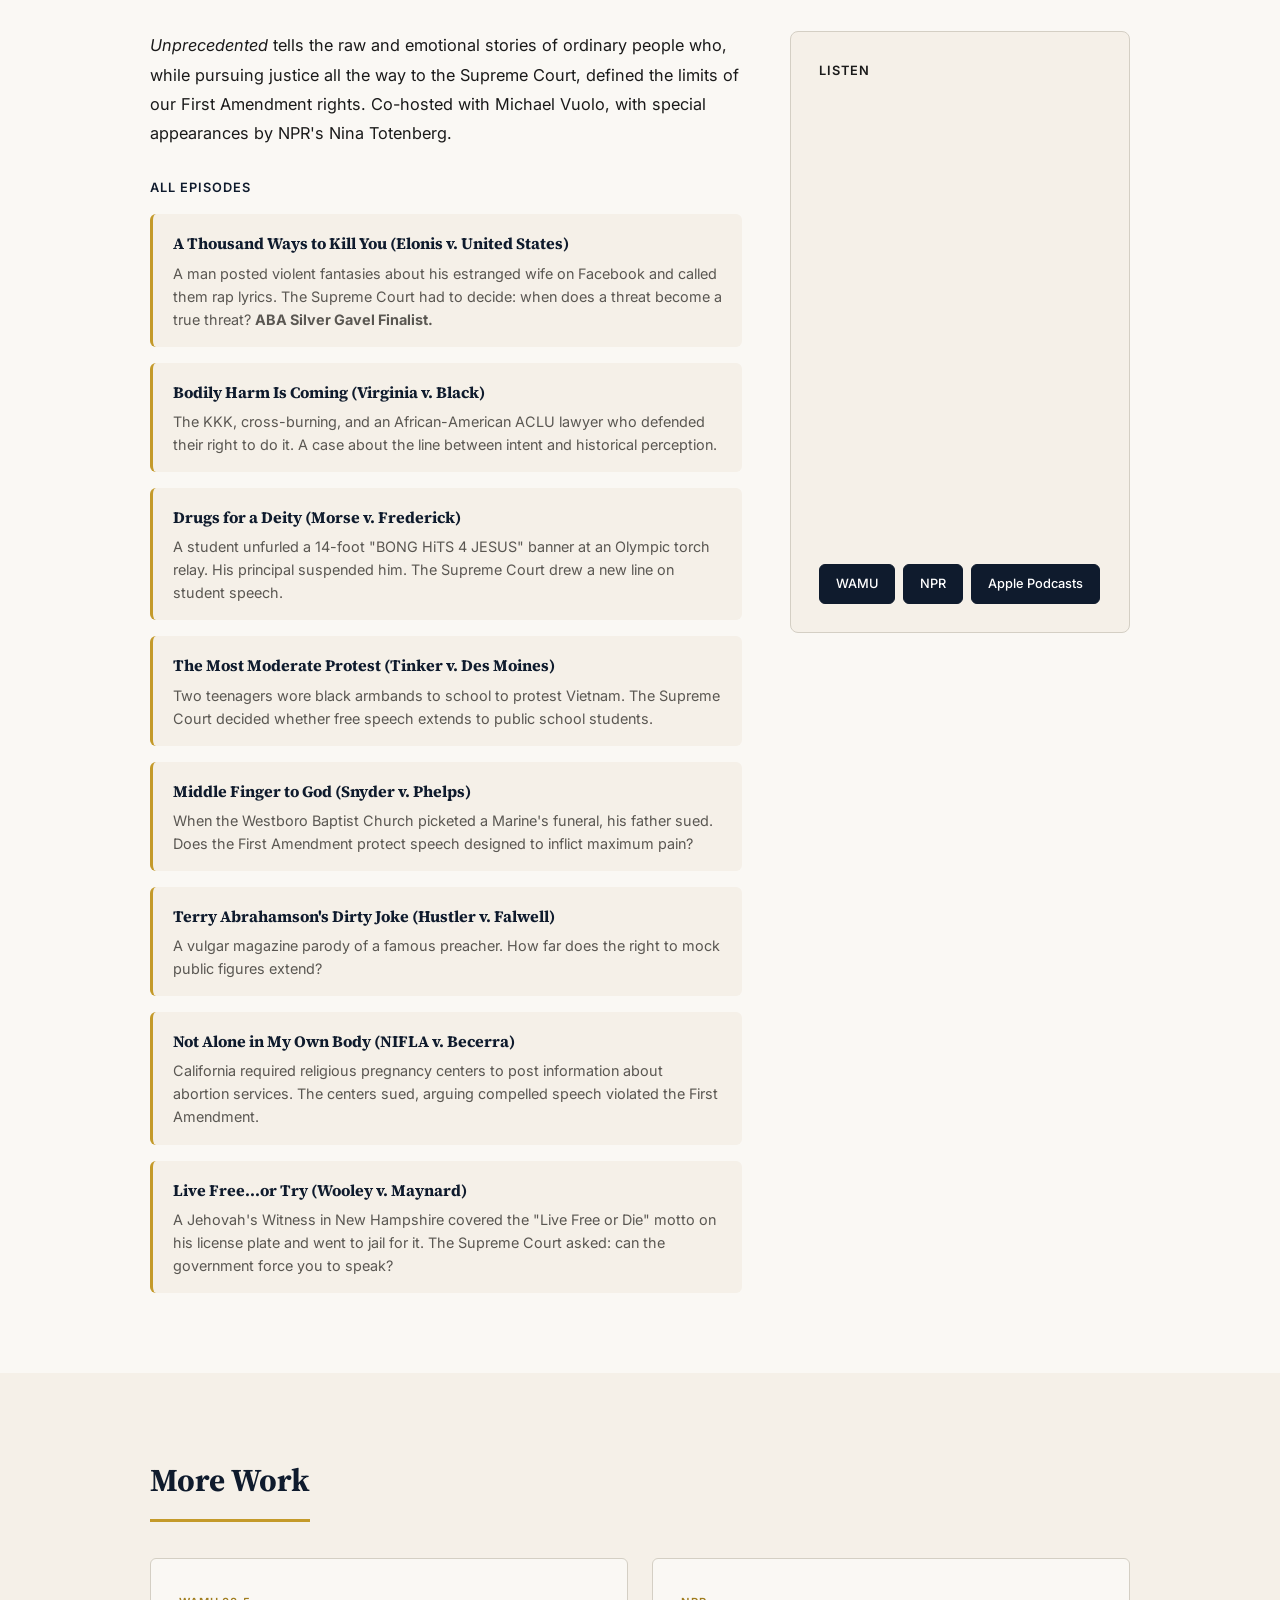
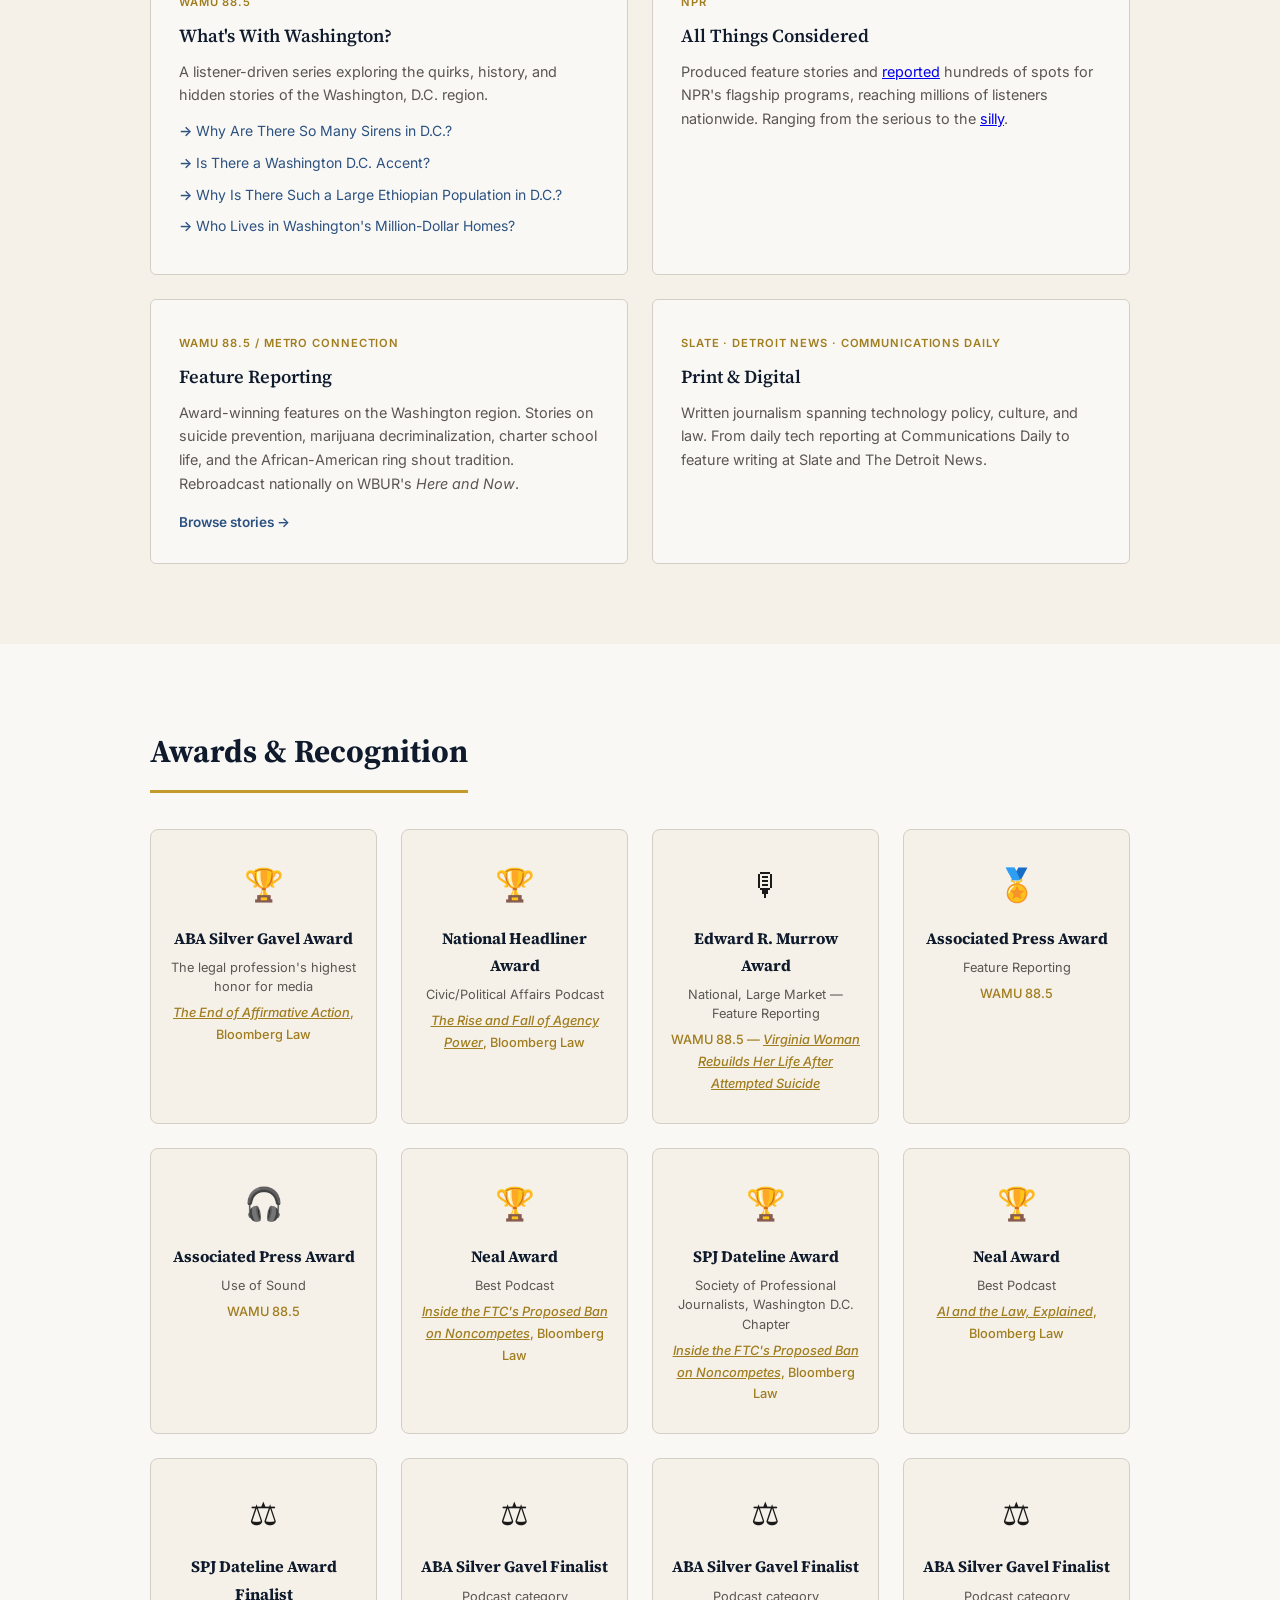
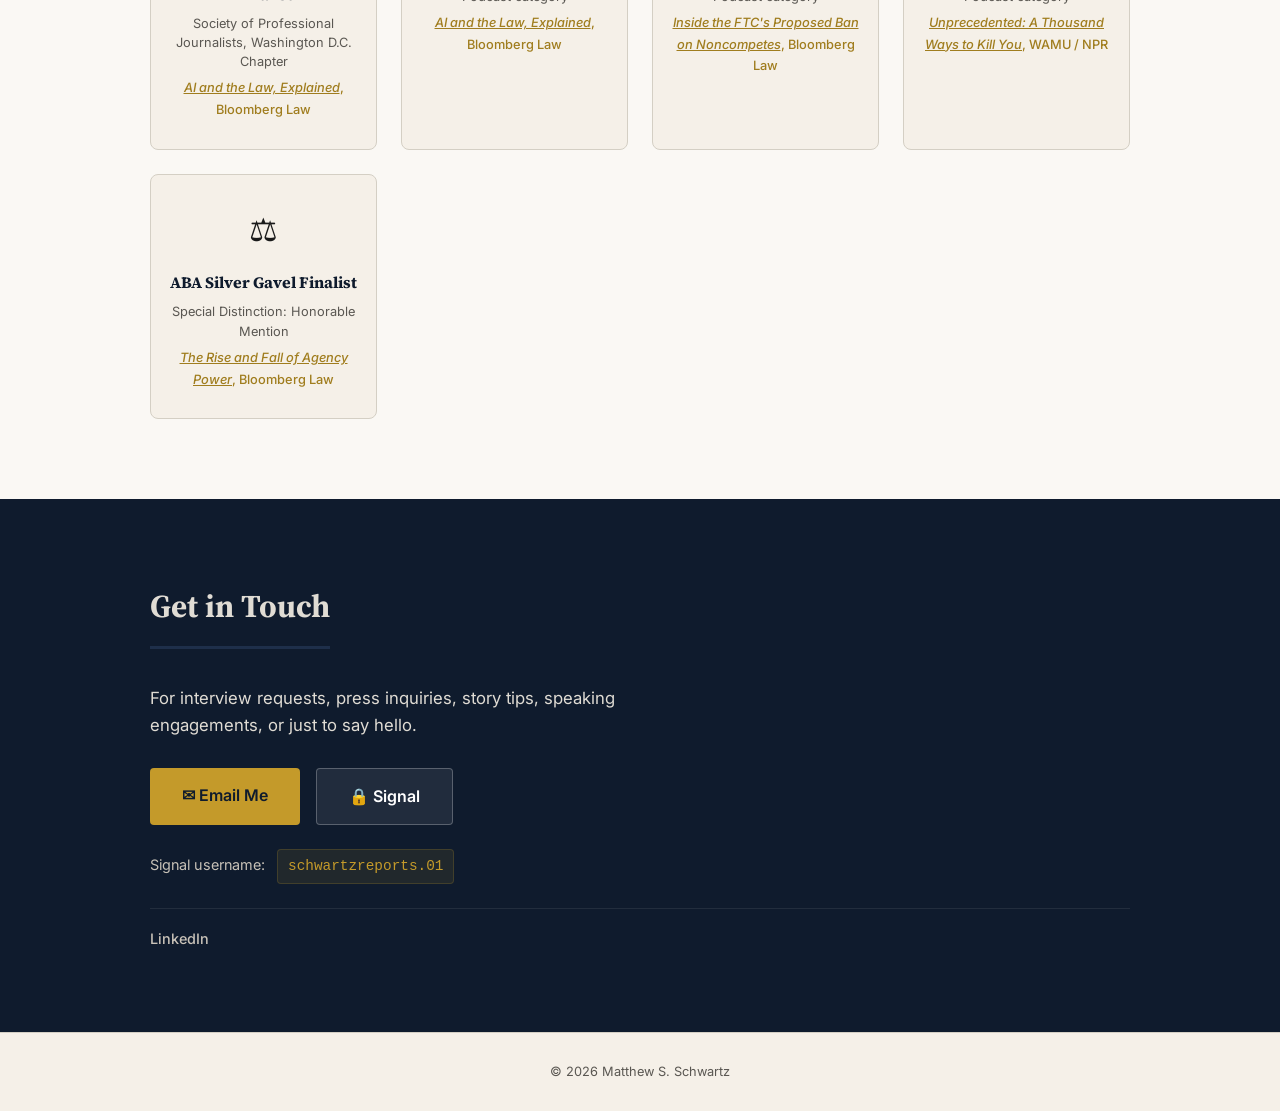
==== commit 8a3d8e90: "Remove redundant telecom reporter sentence from About Co-Authored-By: Claude Opus 4.8 (1M context) <" ====
--- a/index.html
+++ b/index.html
@@ -14,7 +14,7 @@
     <link rel="preconnect" href="https://fonts.googleapis.com">
     <link rel="preconnect" href="https://fonts.gstatic.com" crossorigin>
     <link href="https://fonts.googleapis.com/css2?family=Source+Serif+4:opsz,wght@8..60,400;8..60,600;8..60,700&family=Inter:wght@400;500;600&display=swap" rel="stylesheet">
-    <link rel="stylesheet" href="style.css?v=20260626c">
+    <link rel="stylesheet" href="style.css?v=20260626d">
     <link rel="icon" href="data:image/svg+xml,<svg xmlns='http://www.w3.org/2000/svg' viewBox='0 0 100 100'><rect width='100' height='100' rx='12' fill='%231a1a1a'/><text x='50' y='68' font-family='Georgia,serif' font-size='52' font-weight='700' text-anchor='middle' fill='%23c8a96e'>S</text></svg>">
 </head>
 <body>
@@ -65,7 +65,7 @@
 
                 <p>Before Bloomberg, I produced stories for <strong>NPR's</strong>  All Things Considered, Weekend Edition, Morning Edition and Hidden Brain. I also reported hundreds of spots for NPR's hourly newscast. At <strong>WAMU 88.5</strong>, I co-created <em>Unprecedented</em>, a podcast about the ordinary people behind landmark First Amendment cases at the Supreme Court, with appearances by NPR's Nina Totenberg. I also co-founded <strong>Booksmart Studios</strong>, the first podcast studio launched in partnership with <strong>Substack</strong>, where I served as executive producer.</p>
 
-                <p>In a past life, I was a telecommunications attorney representing major carriers, broadcasters and cable companies. I hold a J.D. from <strong>Georgetown University Law Center</strong> and a B.A. in political science from the <strong>University of Michigan</strong>. In a past life, I was a telecommunications reporter covering the intersection of technology and policy. Go Blue!</p>
+                <p>In a past life, I was a telecommunications attorney representing major carriers, broadcasters and cable companies. I hold a J.D. from <strong>Georgetown University Law Center</strong> and a B.A. in political science from the <strong>University of Michigan</strong>. Go Blue!</p>
             </div>
             <div class="about-photo">
                 <img src="murrow-award.png" alt="Matthew Schwartz accepting the Edward R. Murrow Award from David Muir">
--- a/style.css
+++ b/style.css
@@ -832,18 +832,29 @@
     .hero-media {
         position: relative;
         width: 100%;
+        height: auto;
+    }
+
+    .hero-photo {
+        position: static;
+        display: block;
+        width: 100%;
         height: 56vh;
         max-height: 460px;
+        object-position: 30% 22%;
+        -webkit-mask-image: linear-gradient(to bottom, #000 0%, #000 82%, transparent 100%);
+                mask-image: linear-gradient(to bottom, #000 0%, #000 82%, transparent 100%);
     }
 
-    .hero-photo {
-        object-position: 30% 22%;
-        -webkit-mask-image: linear-gradient(to bottom, #000 0%, #000 80%, transparent 100%);
-                mask-image: linear-gradient(to bottom, #000 0%, #000 80%, transparent 100%);
-    }
-
+    /* Credit sits in the black space below the photo, right-aligned */
     .hero-credit {
-        bottom: 92px;
+        position: static;
+        display: block;
+        right: auto;
+        bottom: auto;
+        text-align: right;
+        padding: 8px 24px 0;
+        text-shadow: none;
     }
 
     .hero::before { display: none; }
@@ -852,8 +863,8 @@
         flex-direction: column;
         text-align: left;
         gap: 24px;
-        padding: 0 24px;
-        margin-top: -32px;
+        padding: 12px 24px 0;
+        margin-top: 0;
     }
 
     .hero-text {
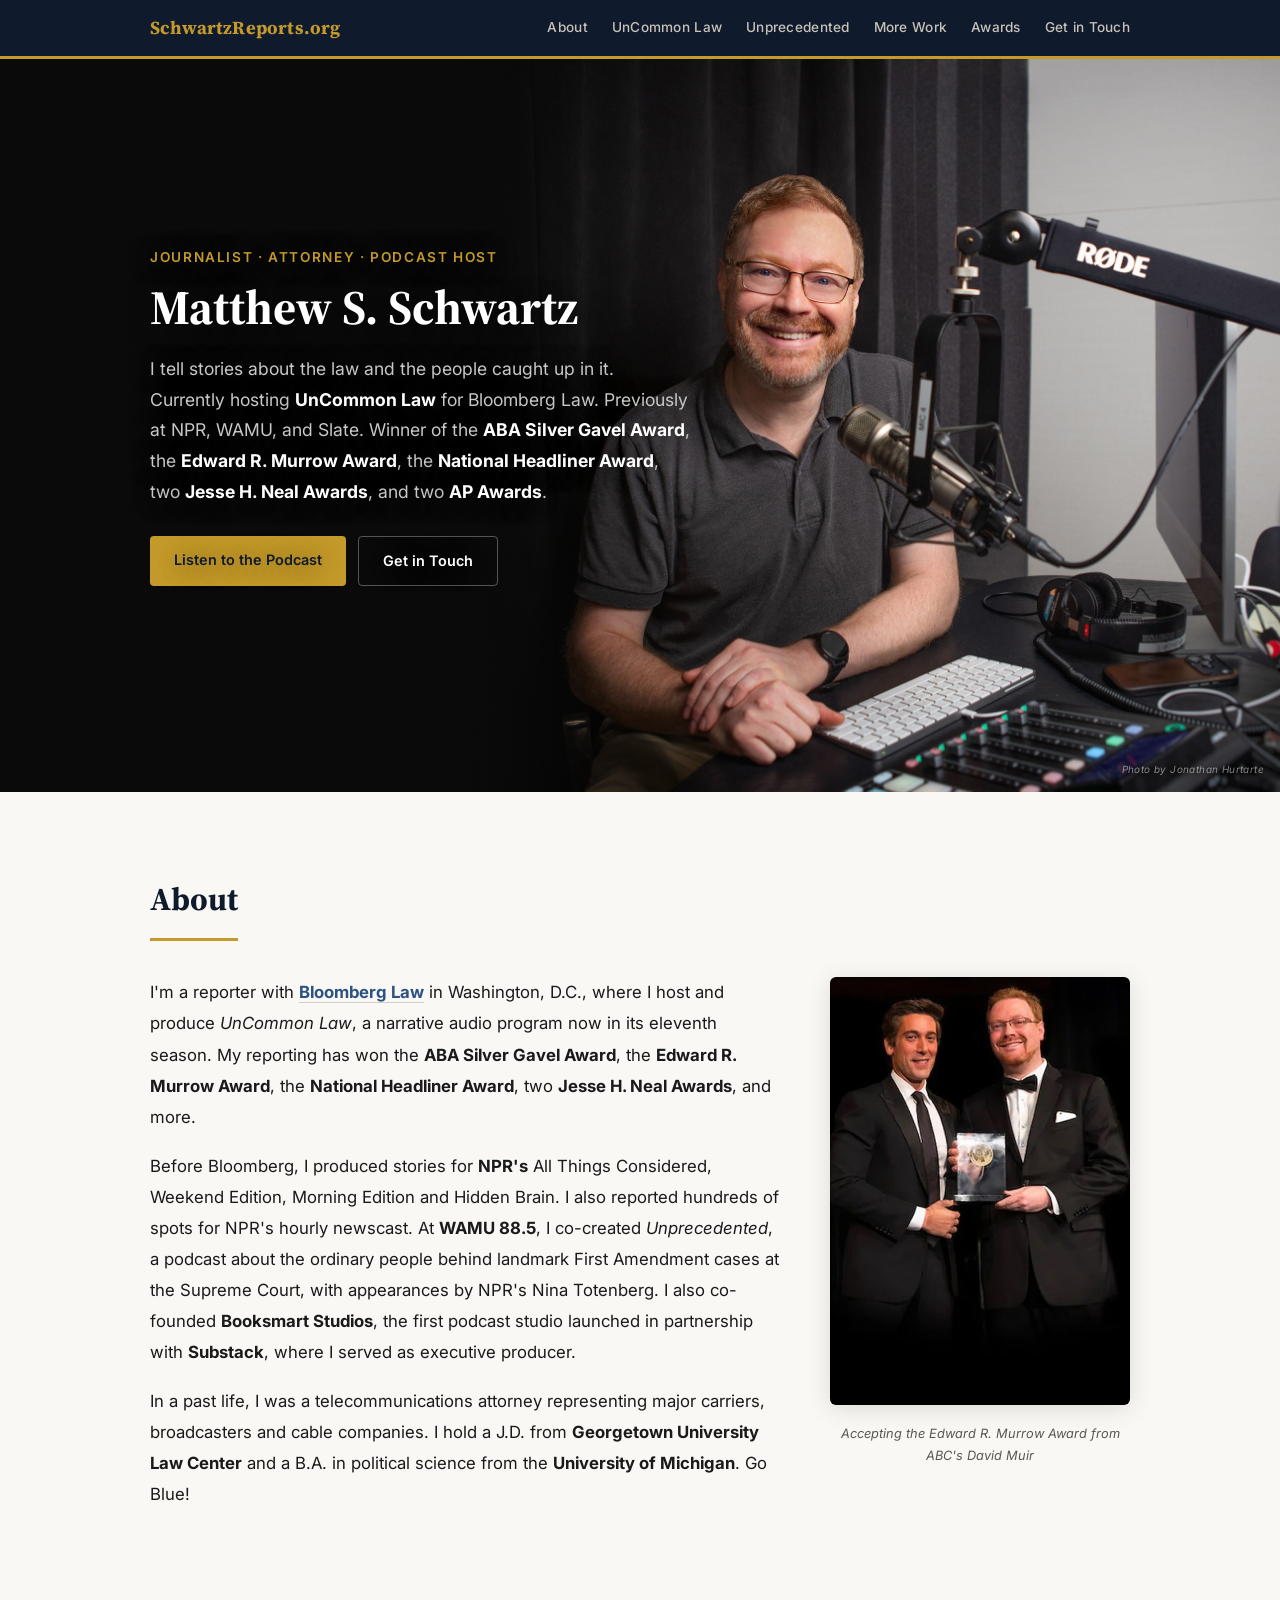
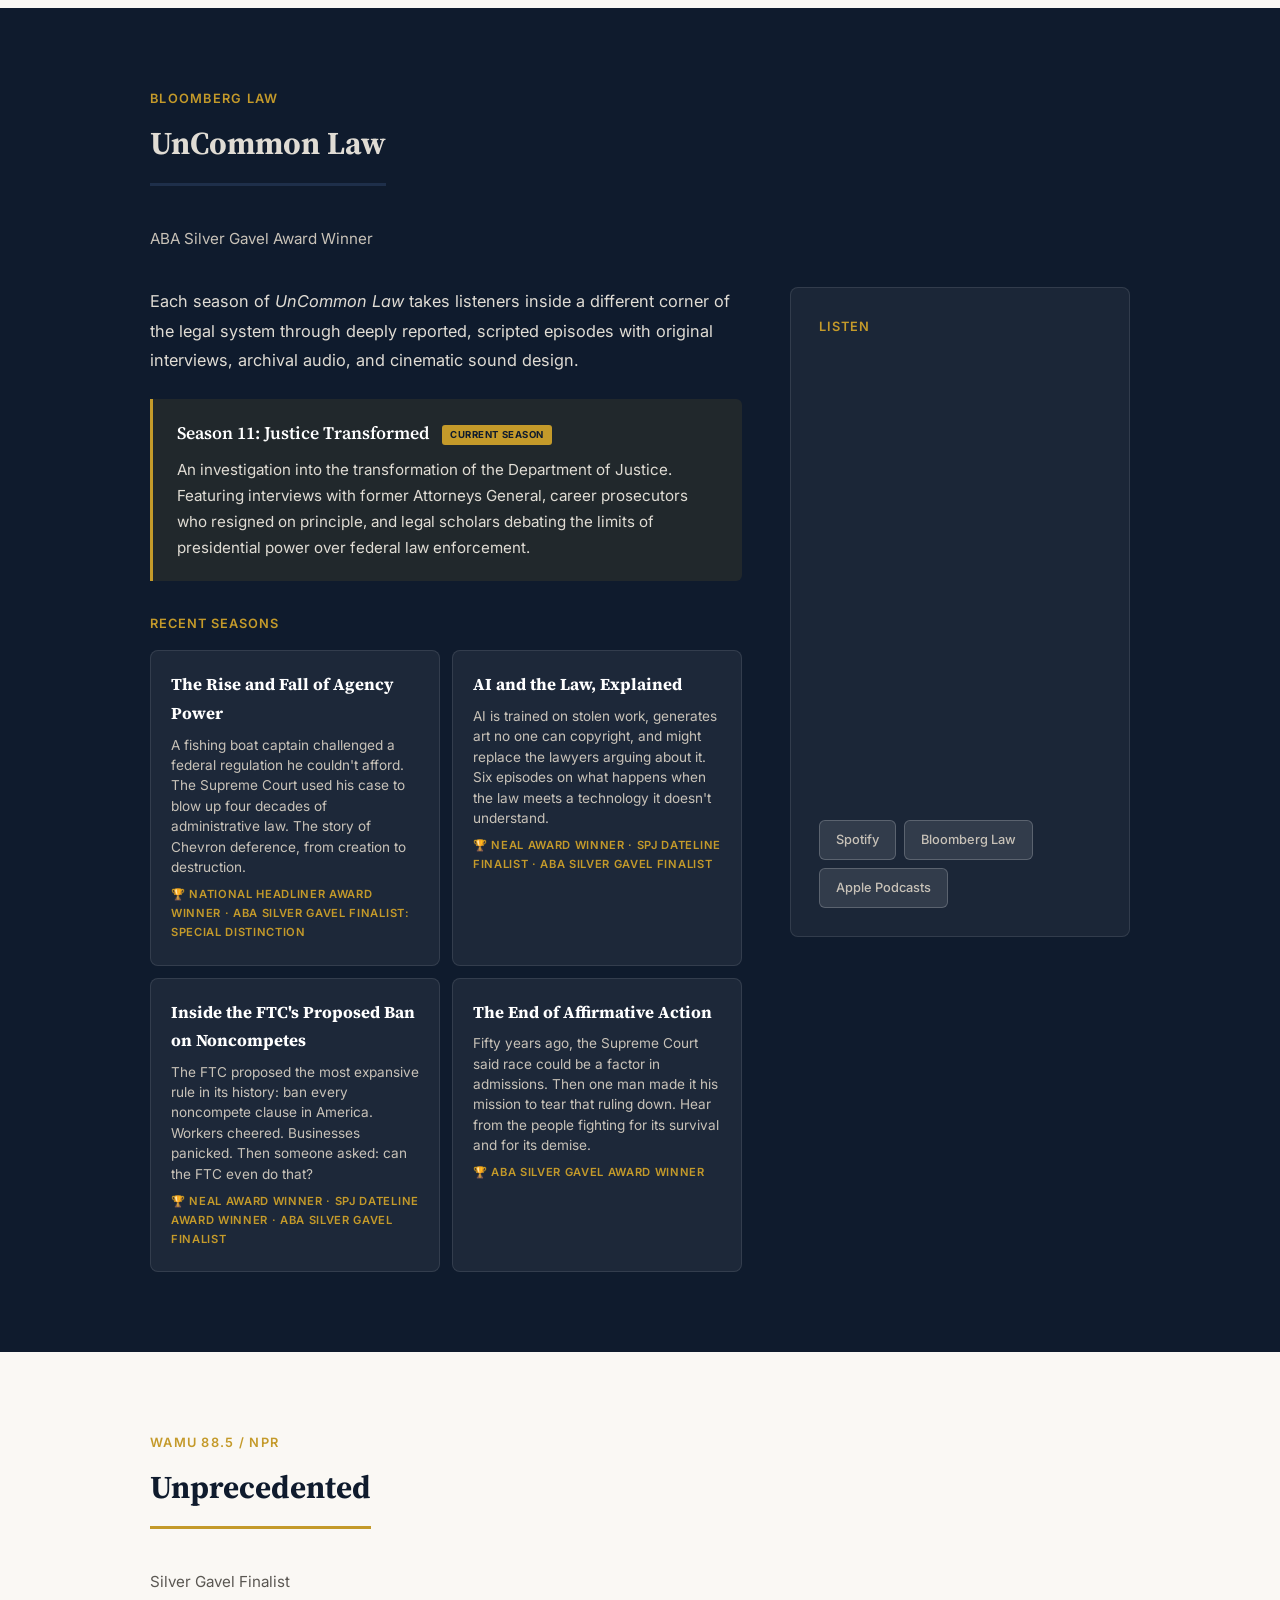
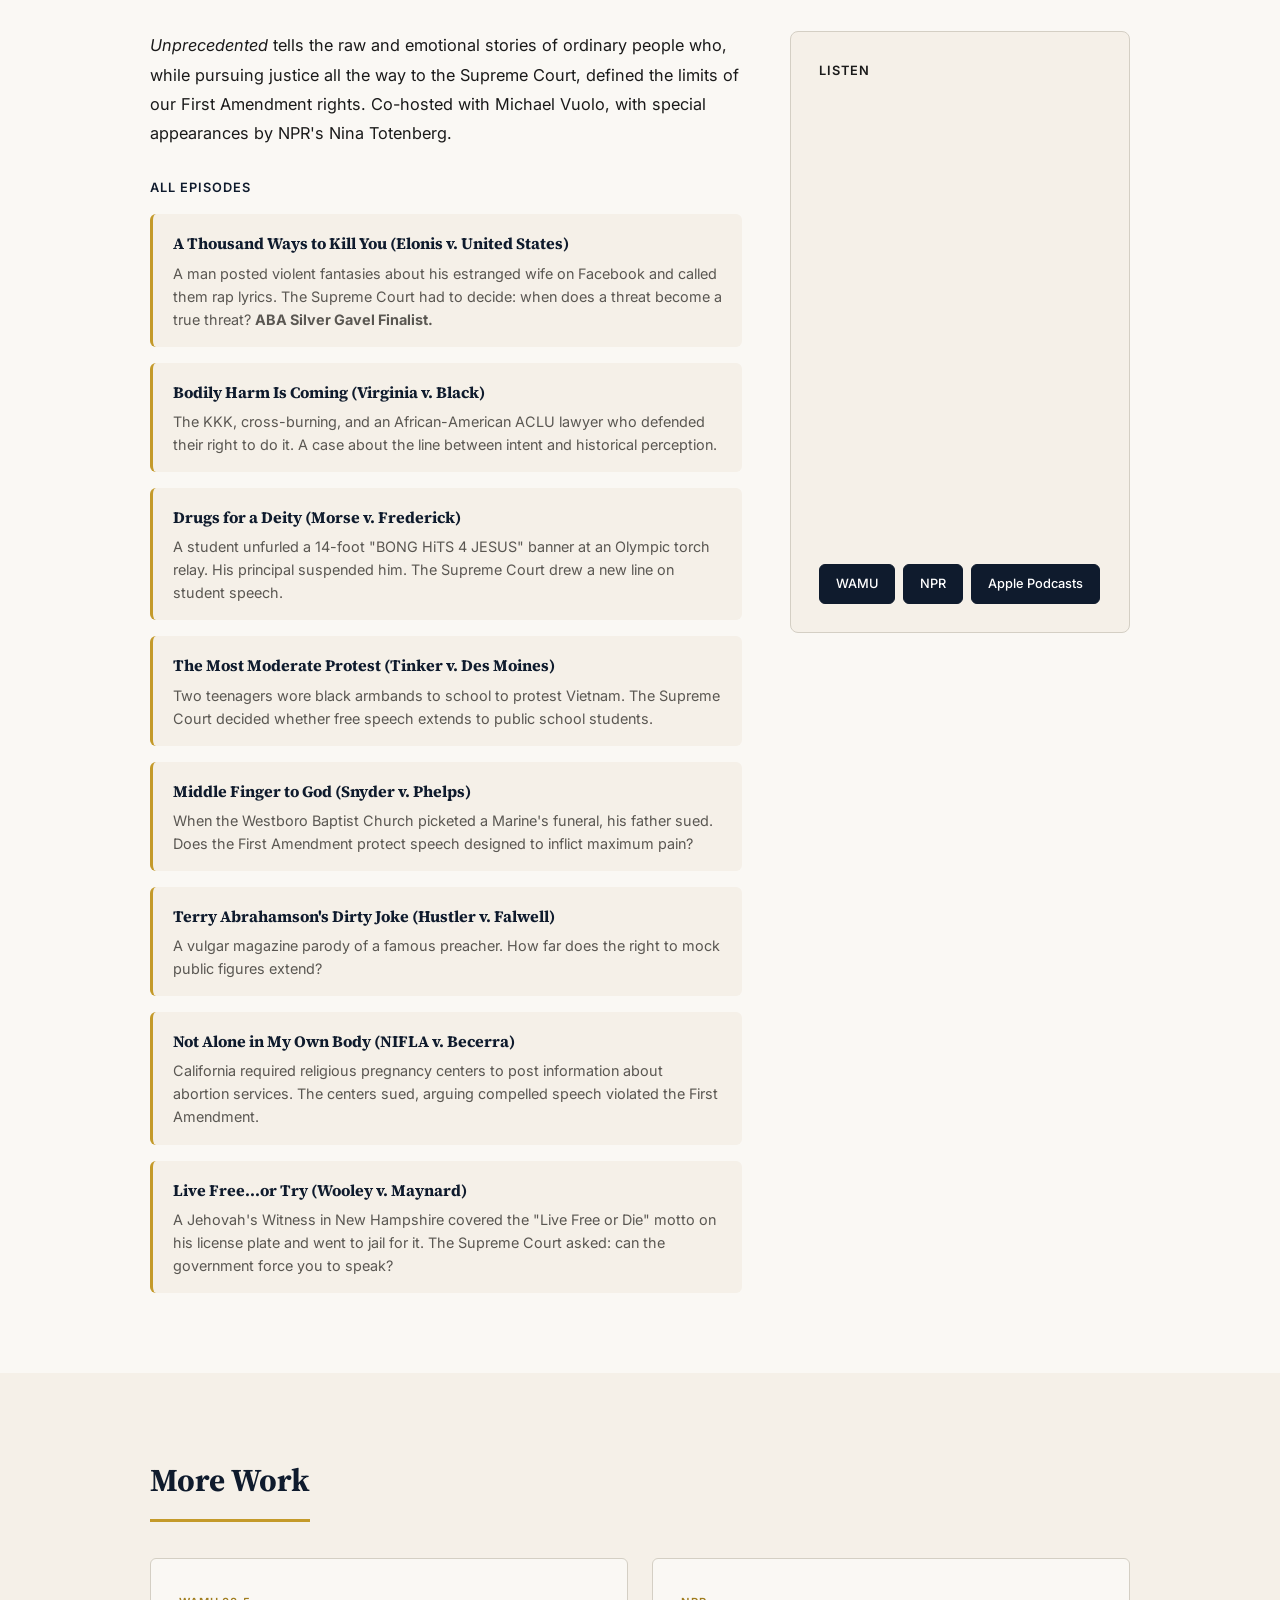
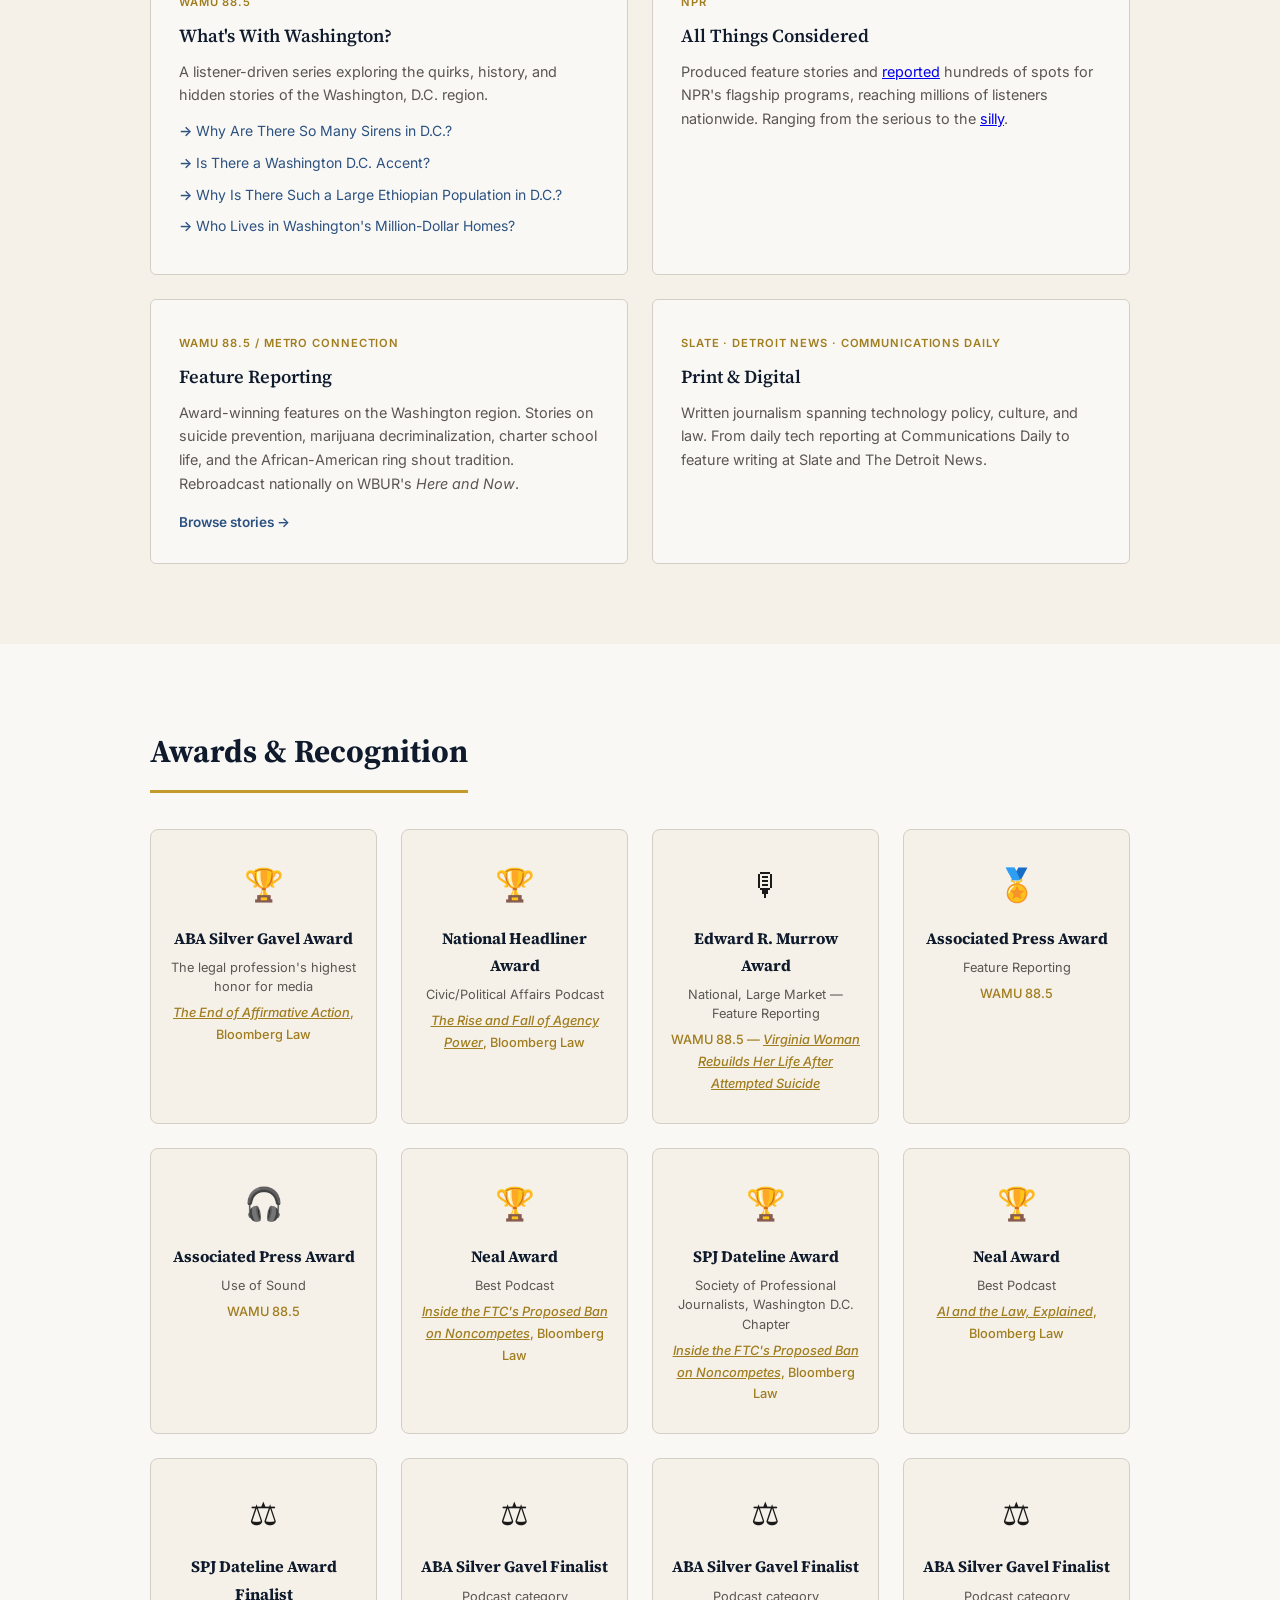
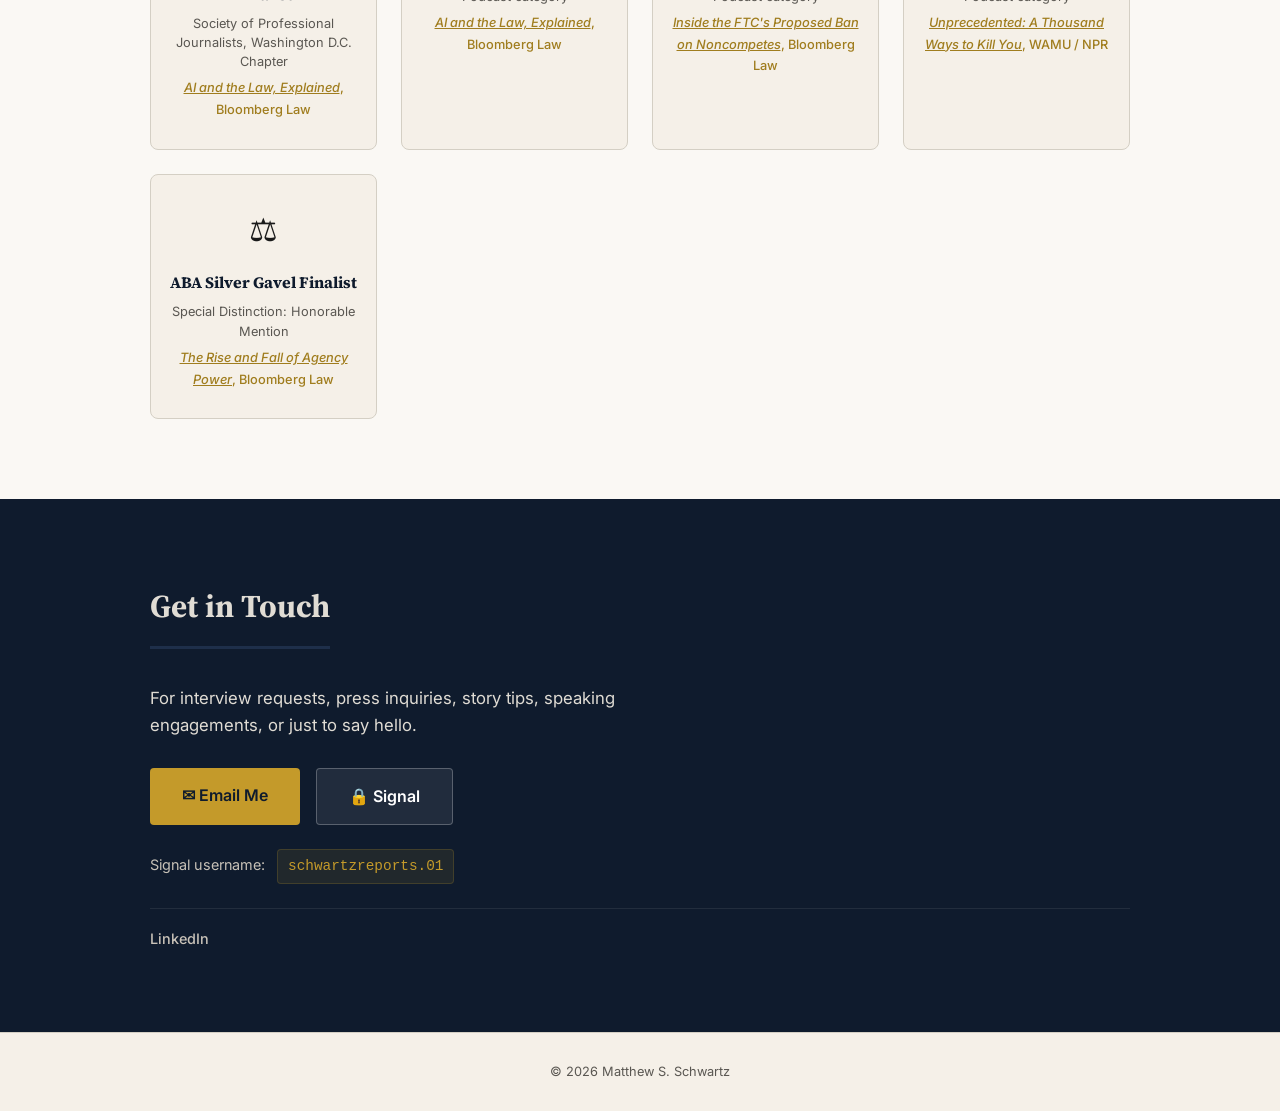
==== commit 30f319a8: "Retouch hero photo: bluer eyes, lightly whitened teeth Co-Authored-By: Claude Opus 4.8 (1M context) " ====
--- a/index.html
+++ b/index.html
@@ -38,7 +38,7 @@
 
 <header class="hero">
     <figure class="hero-media">
-        <img class="hero-photo" src="hero.jpg?v=20260626" alt="Matthew S. Schwartz hosting in the studio" fetchpriority="high">
+        <img class="hero-photo" src="hero.jpg?v=20260626b" alt="Matthew S. Schwartz hosting in the studio" fetchpriority="high">
         <figcaption class="hero-credit">Photo by Jonathan Hurtarte</figcaption>
     </figure>
     <div class="hero-content">
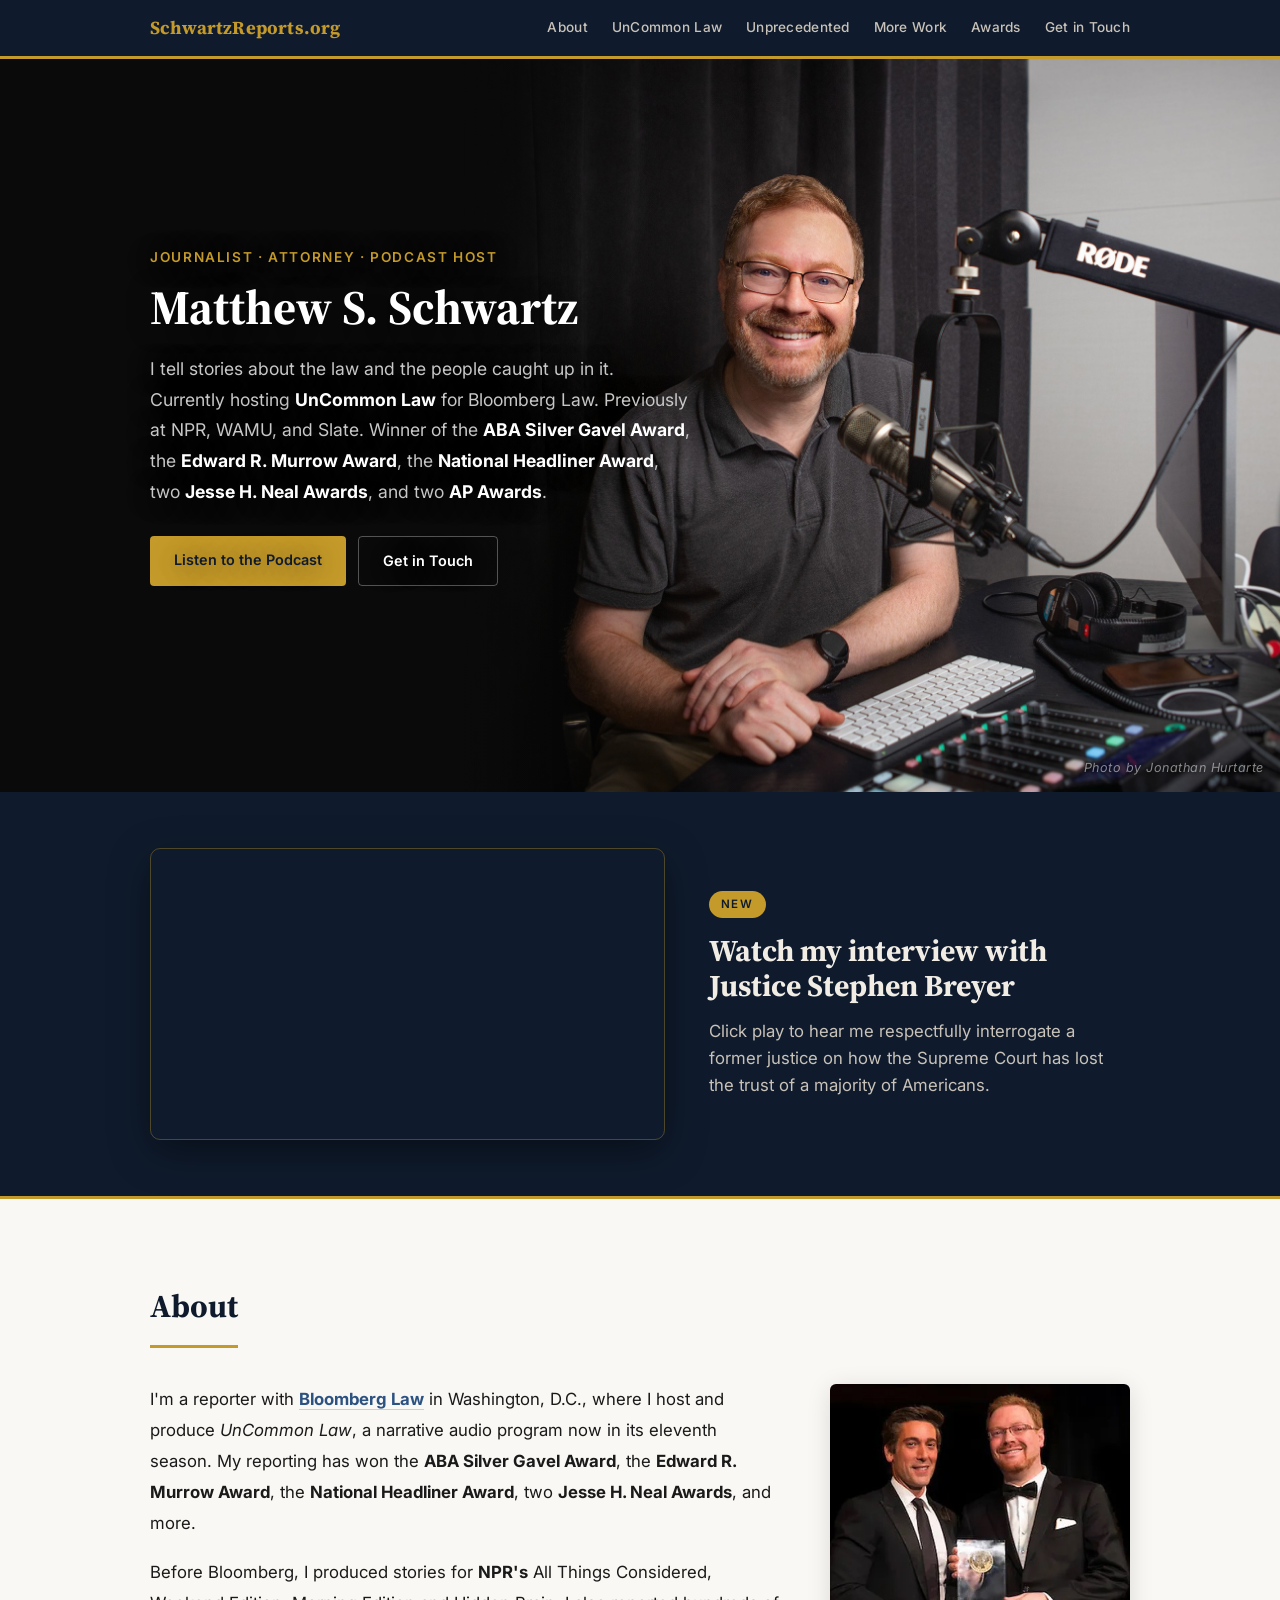
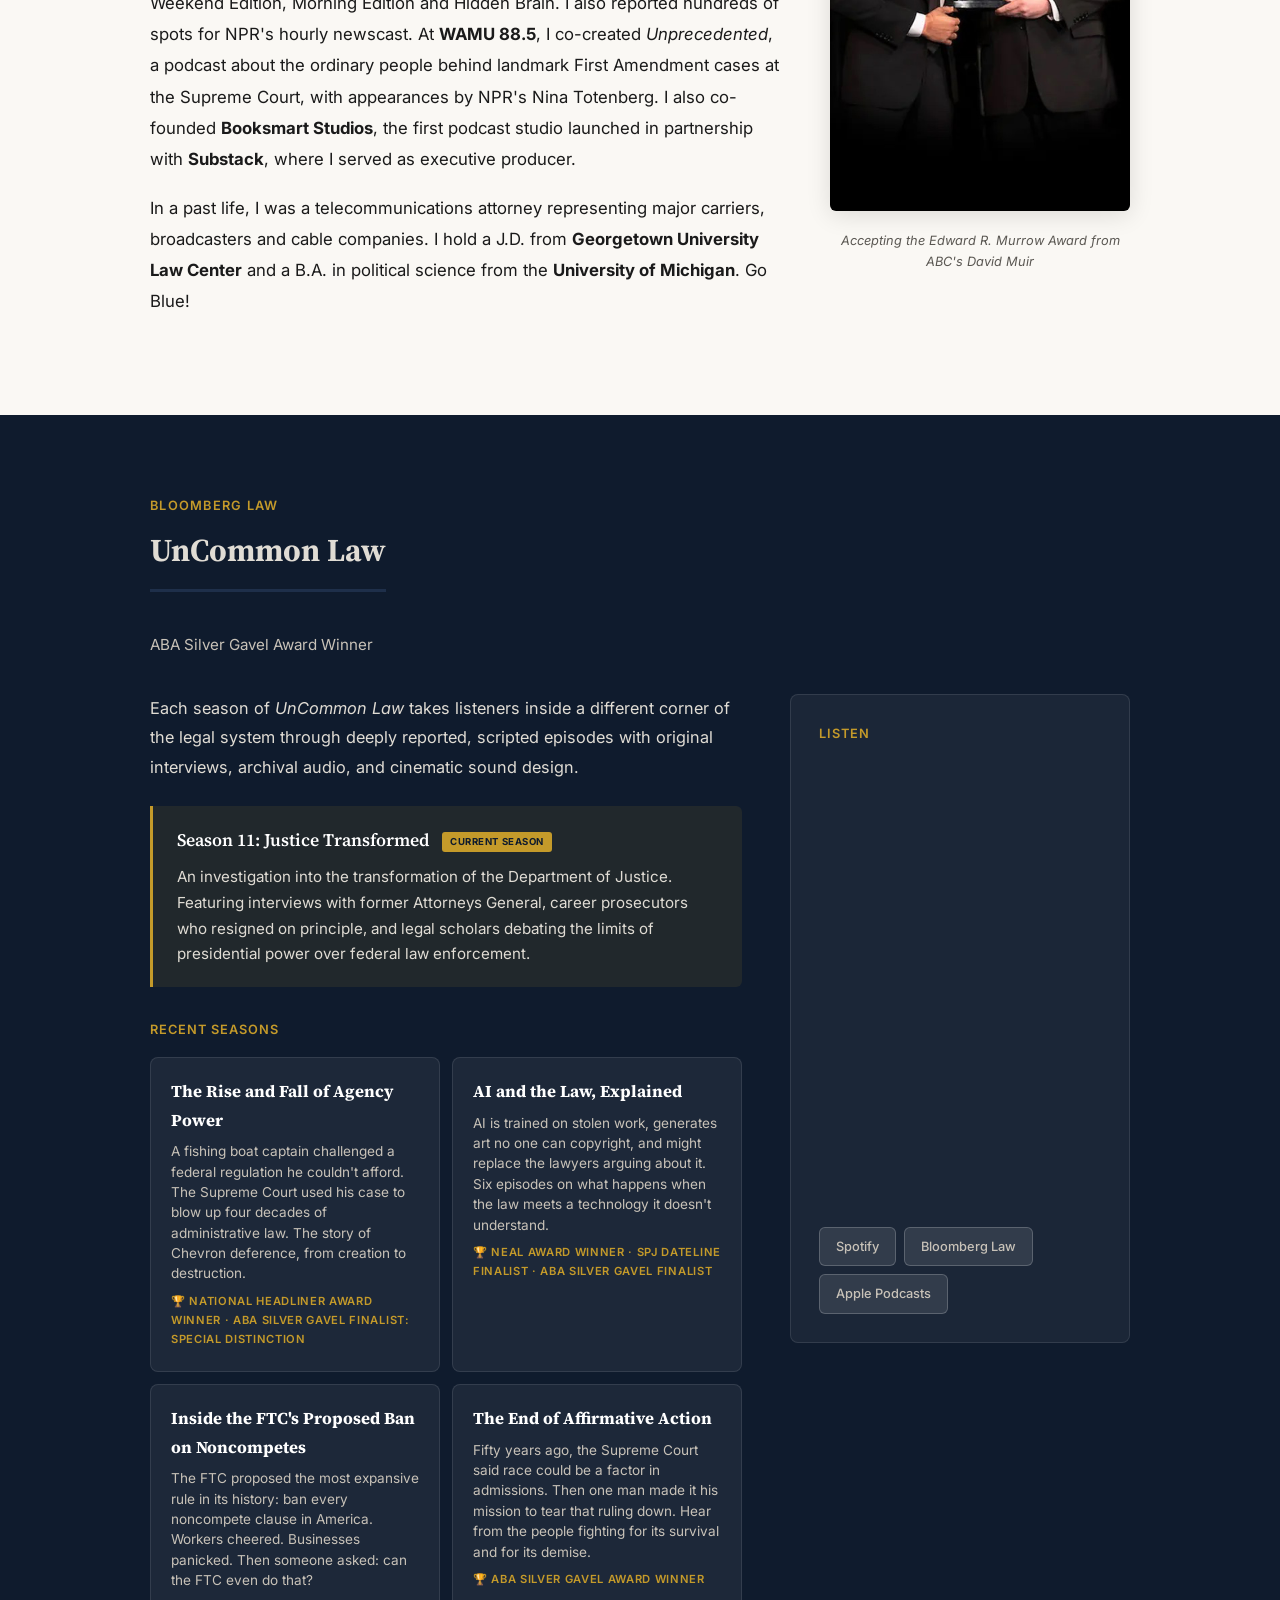
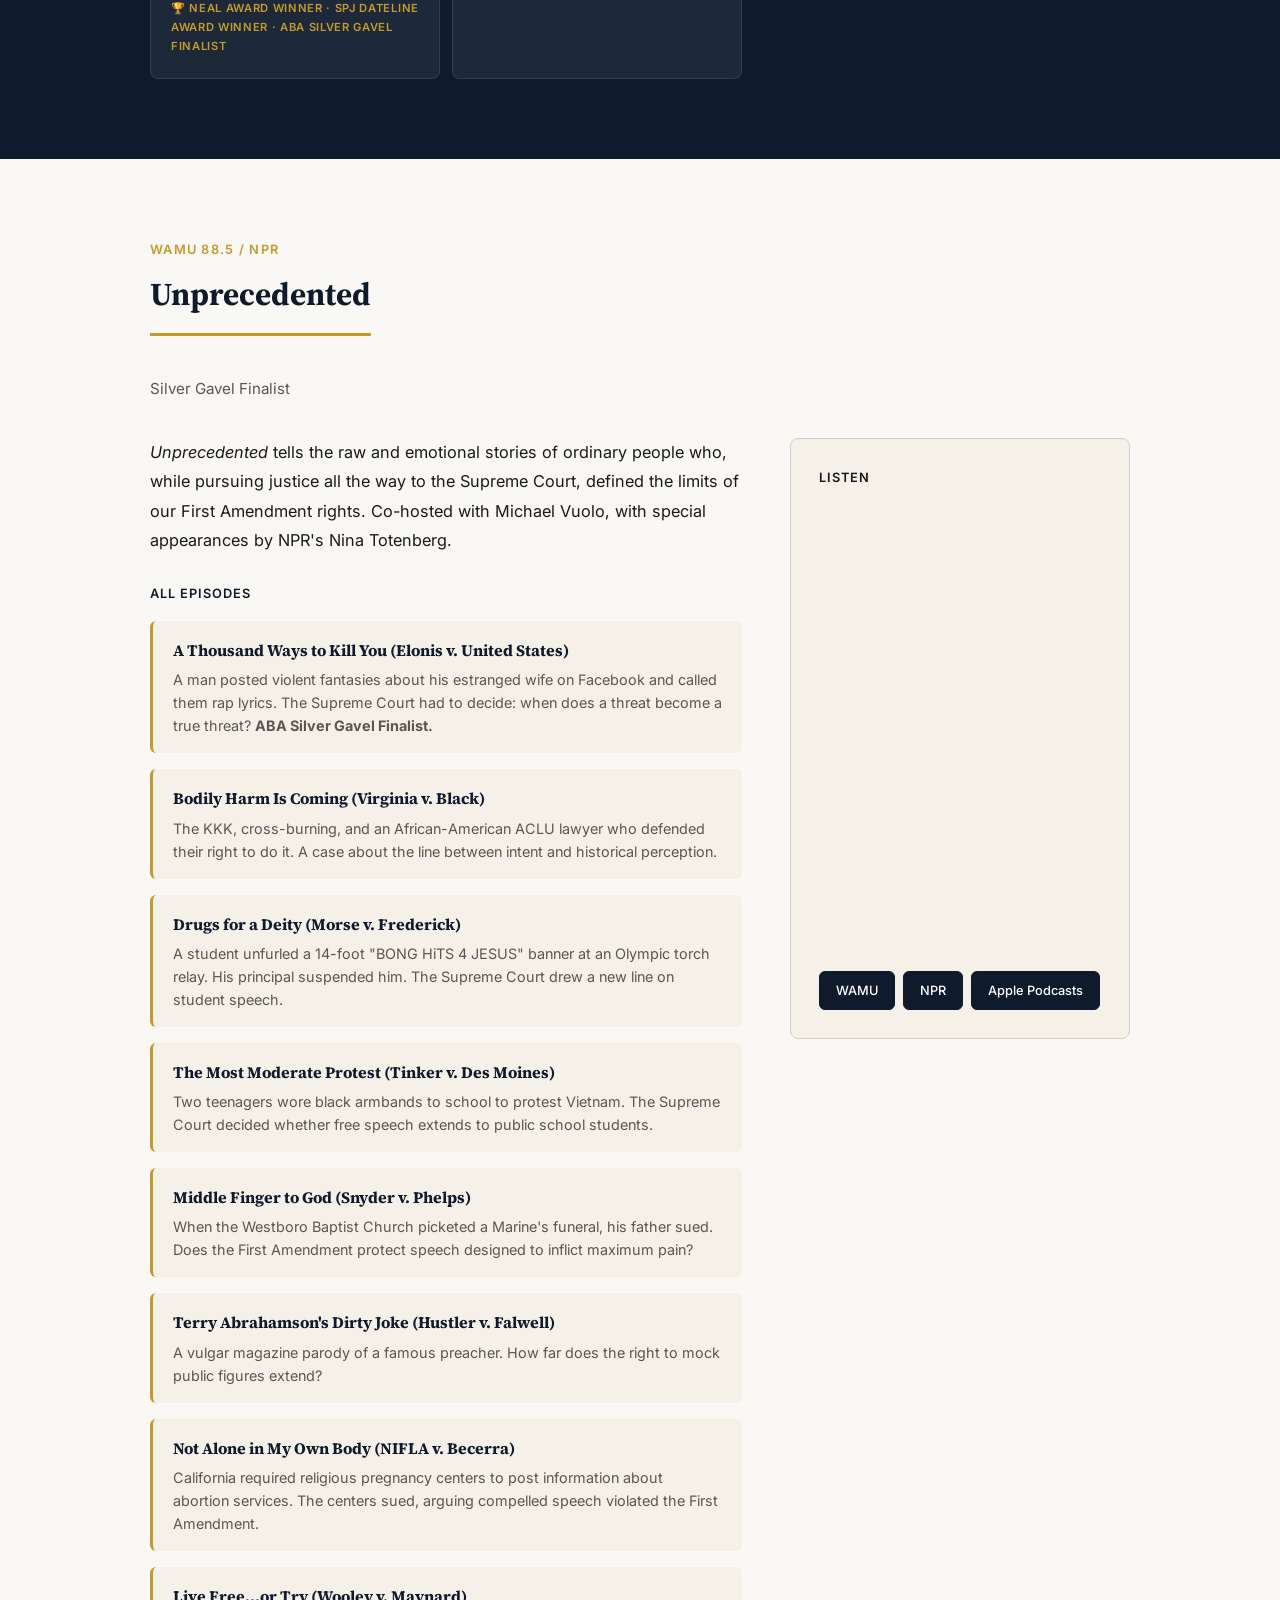
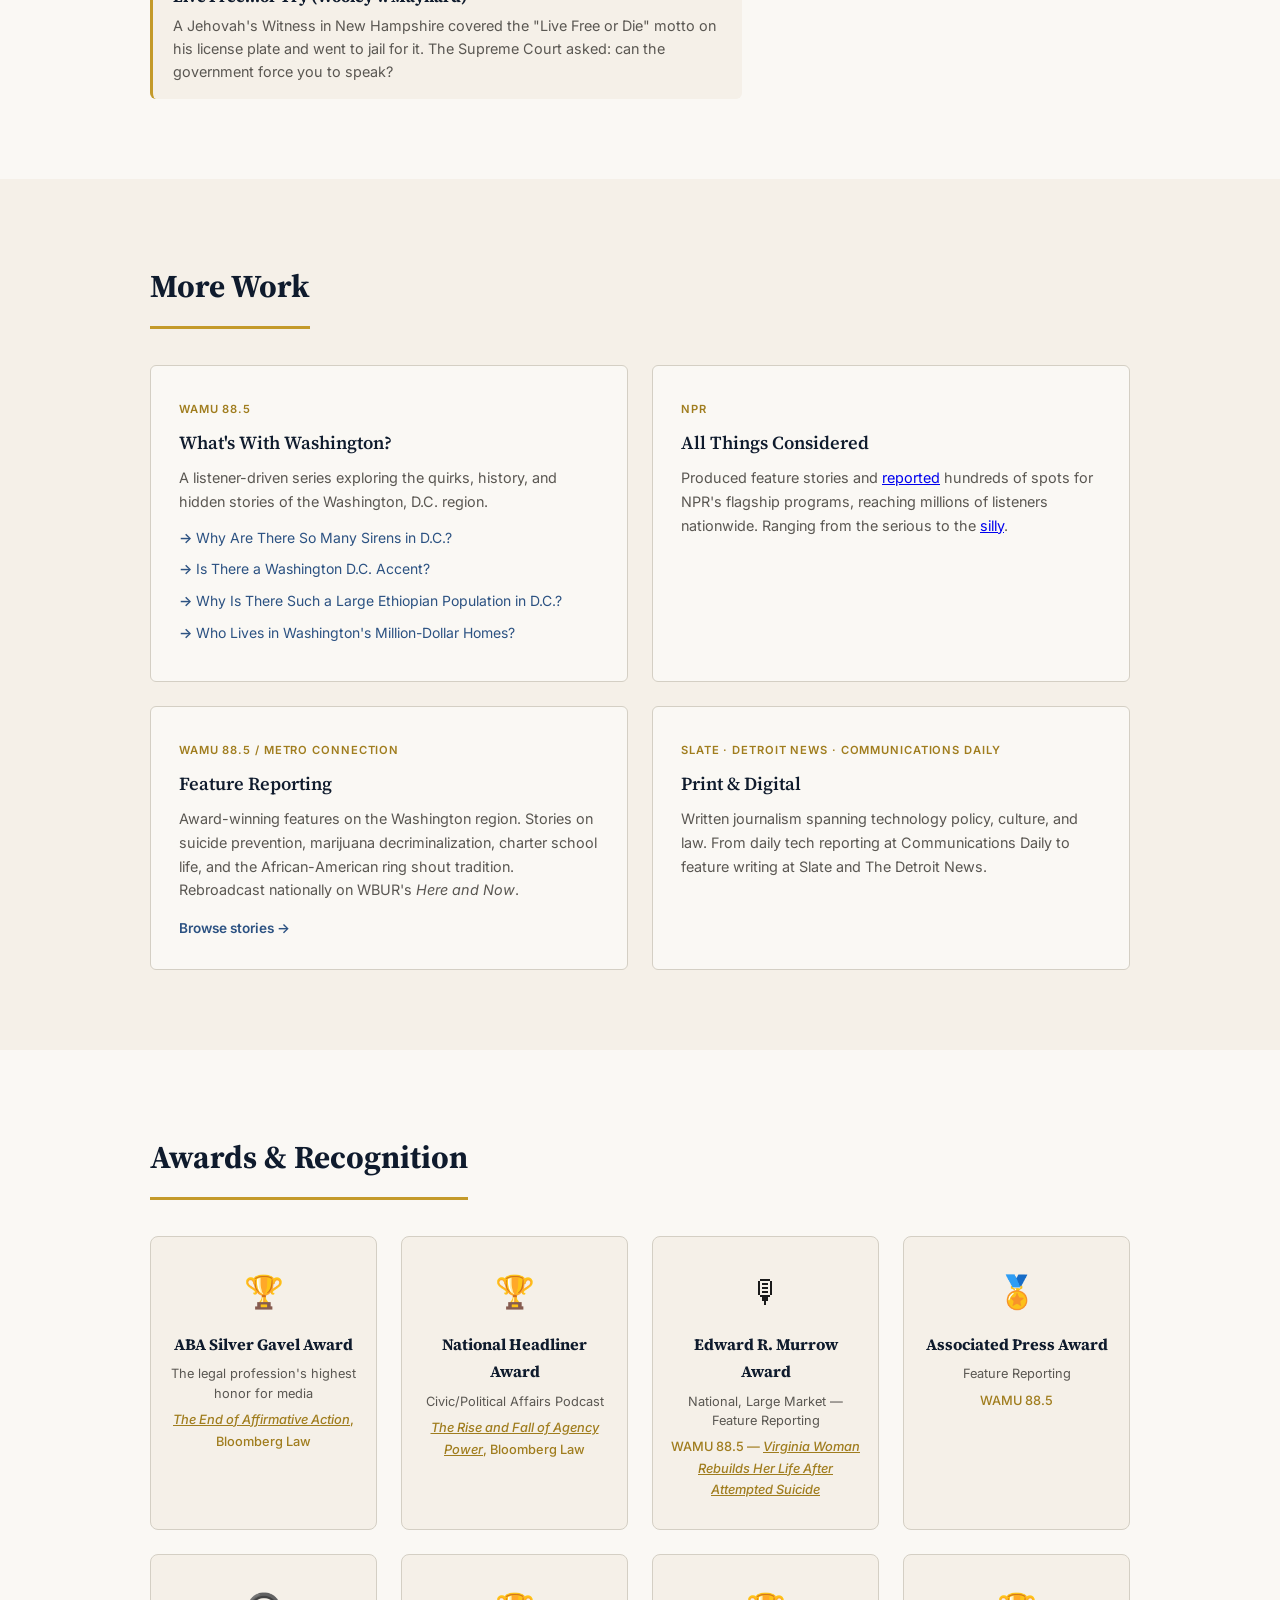
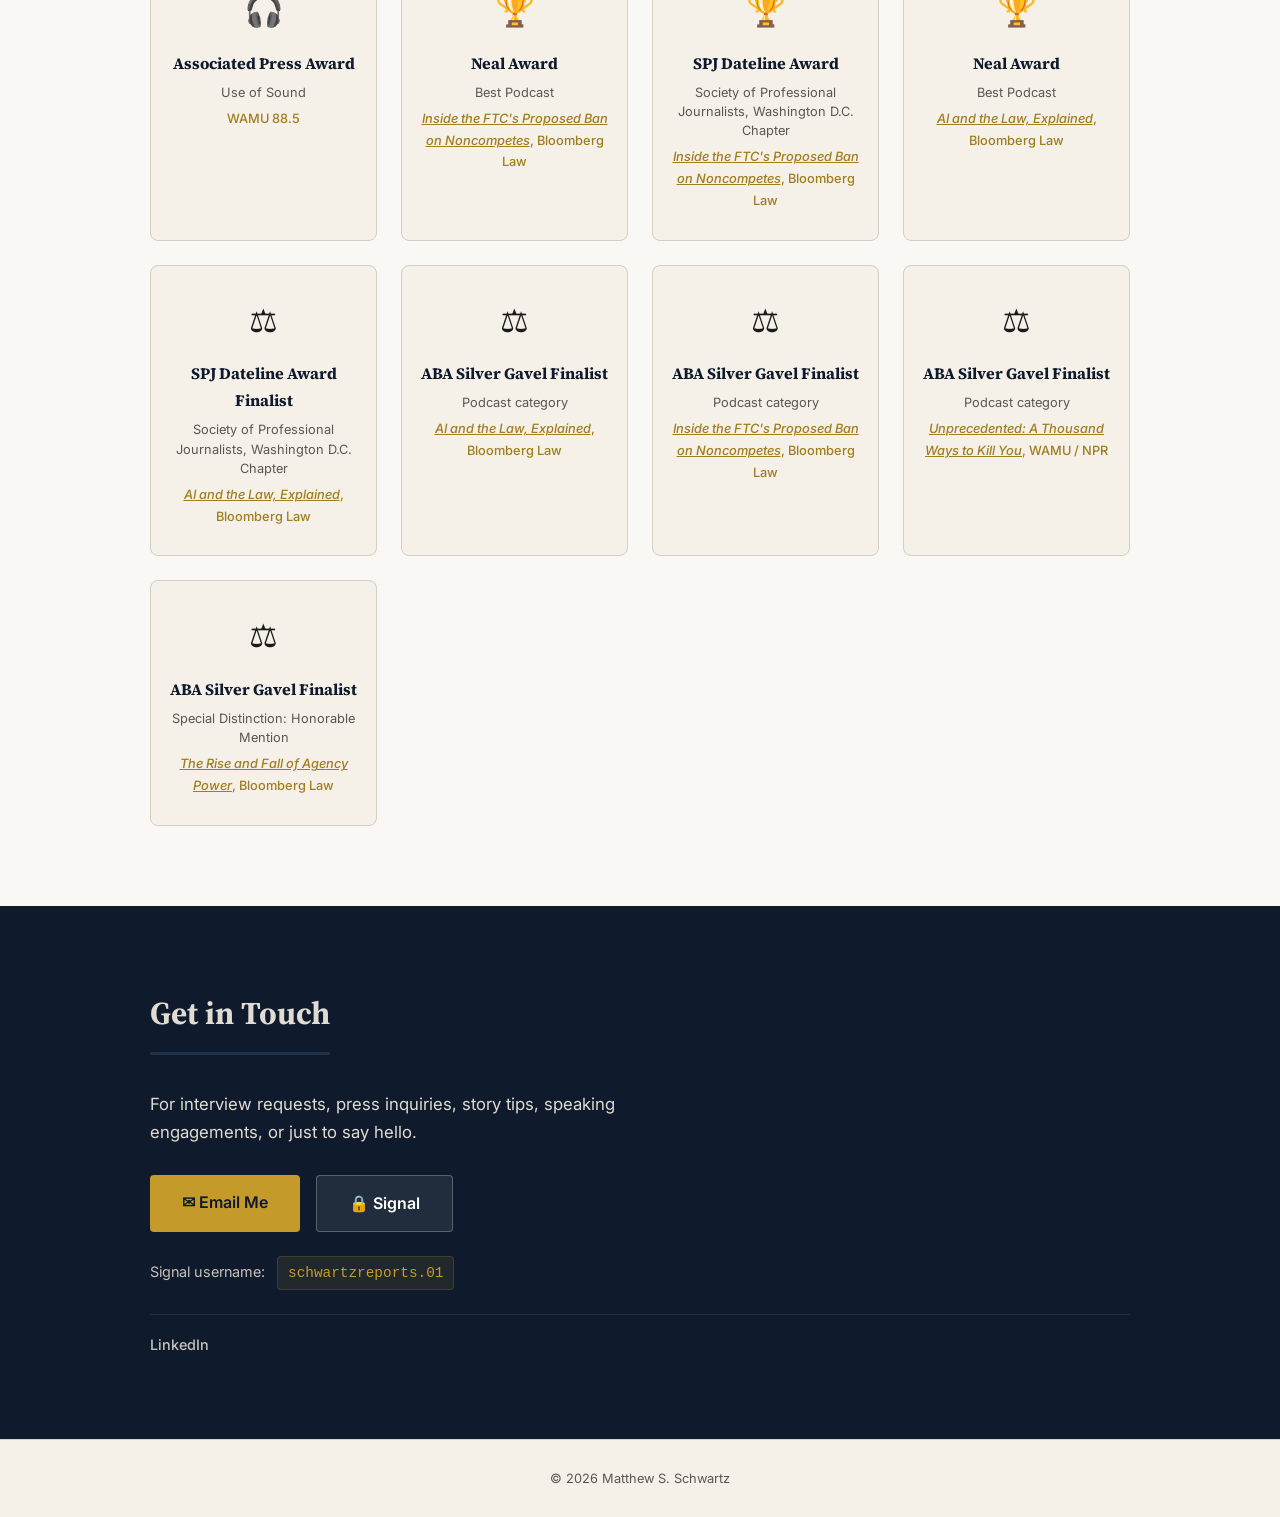
==== commit ccbf7079: "Add Justice Breyer interview video band to top of homepage New featured section below the hero: lazy" ====
--- a/index.html
+++ b/index.html
@@ -55,6 +55,21 @@
 </header>
 
 <main>
+
+<section id="breyer" class="section section-featured">
+    <div class="section-inner featured-layout">
+        <div class="featured-video">
+            <div class="video-embed">
+                <iframe src="https://www.youtube-nocookie.com/embed/6ve1iJydFeo" title="Matthew S. Schwartz interviews Justice Stephen Breyer" allow="accelerometer; autoplay; clipboard-write; encrypted-media; gyroscope; picture-in-picture; web-share" allowfullscreen loading="lazy"></iframe>
+            </div>
+        </div>
+        <div class="featured-text">
+            <span class="featured-badge">New</span>
+            <h2>Watch my interview with Justice Stephen Breyer</h2>
+            <p>Click play to hear me respectfully interrogate a former justice on how the Supreme Court has lost the trust of a majority of Americans.</p>
+        </div>
+    </div>
+</section>
 
 <section id="about" class="section">
     <div class="section-inner">
--- a/style.css
+++ b/style.css
@@ -140,7 +140,7 @@
     position: absolute;
     right: 16px;
     bottom: 14px;
-    font-size: 0.62rem;
+    font-size: 0.787rem;
     font-style: italic;
     letter-spacing: 0.04em;
     color: rgba(255,255,255,0.5);
@@ -260,6 +260,92 @@
 
 .section-accent {
     background: var(--color-cream);
+}
+
+/* ---- FEATURED INTERVIEW ---- */
+.section-featured {
+    background: var(--color-navy);
+    color: #e0dcd4;
+    border-bottom: 3px solid var(--color-gold);
+    padding: 56px 24px;
+}
+
+.featured-layout {
+    display: grid;
+    grid-template-columns: 1.1fr 0.9fr;
+    gap: 44px;
+    align-items: center;
+}
+
+.featured-video,
+.featured-text {
+    min-width: 0;
+}
+
+.featured-text h2,
+.featured-text p {
+    overflow-wrap: break-word;
+}
+
+.video-embed {
+    position: relative;
+    width: 100%;
+    padding-top: 56.25%; /* 16:9 */
+    border-radius: 10px;
+    overflow: hidden;
+    box-shadow: 0 12px 40px rgba(0, 0, 0, 0.45);
+    border: 1px solid rgba(196, 154, 42, 0.35);
+}
+
+.video-embed iframe {
+    position: absolute;
+    inset: 0;
+    width: 100%;
+    height: 100%;
+    border: none;
+}
+
+.featured-badge {
+    display: inline-block;
+    font-family: var(--sans);
+    font-size: 0.72rem;
+    font-weight: 600;
+    letter-spacing: 0.14em;
+    text-transform: uppercase;
+    color: var(--color-navy);
+    background: var(--color-gold);
+    padding: 4px 12px;
+    border-radius: 999px;
+    margin-bottom: 16px;
+}
+
+.section-featured .featured-text h2 {
+    font-family: var(--serif);
+    font-size: 1.9rem;
+    font-weight: 700;
+    line-height: 1.15;
+    color: #f2ede4;
+    margin: 0 0 14px;
+    padding: 0;
+    border: none;
+    display: block;
+}
+
+.featured-text p {
+    font-size: 1.05rem;
+    line-height: 1.6;
+    color: var(--color-text-light);
+    margin: 0;
+}
+
+@media (max-width: 760px) {
+    .featured-layout {
+        grid-template-columns: 1fr;
+        gap: 24px;
+    }
+    .featured-text h2 {
+        font-size: 1.55rem;
+    }
 }
 
 .section h2 {
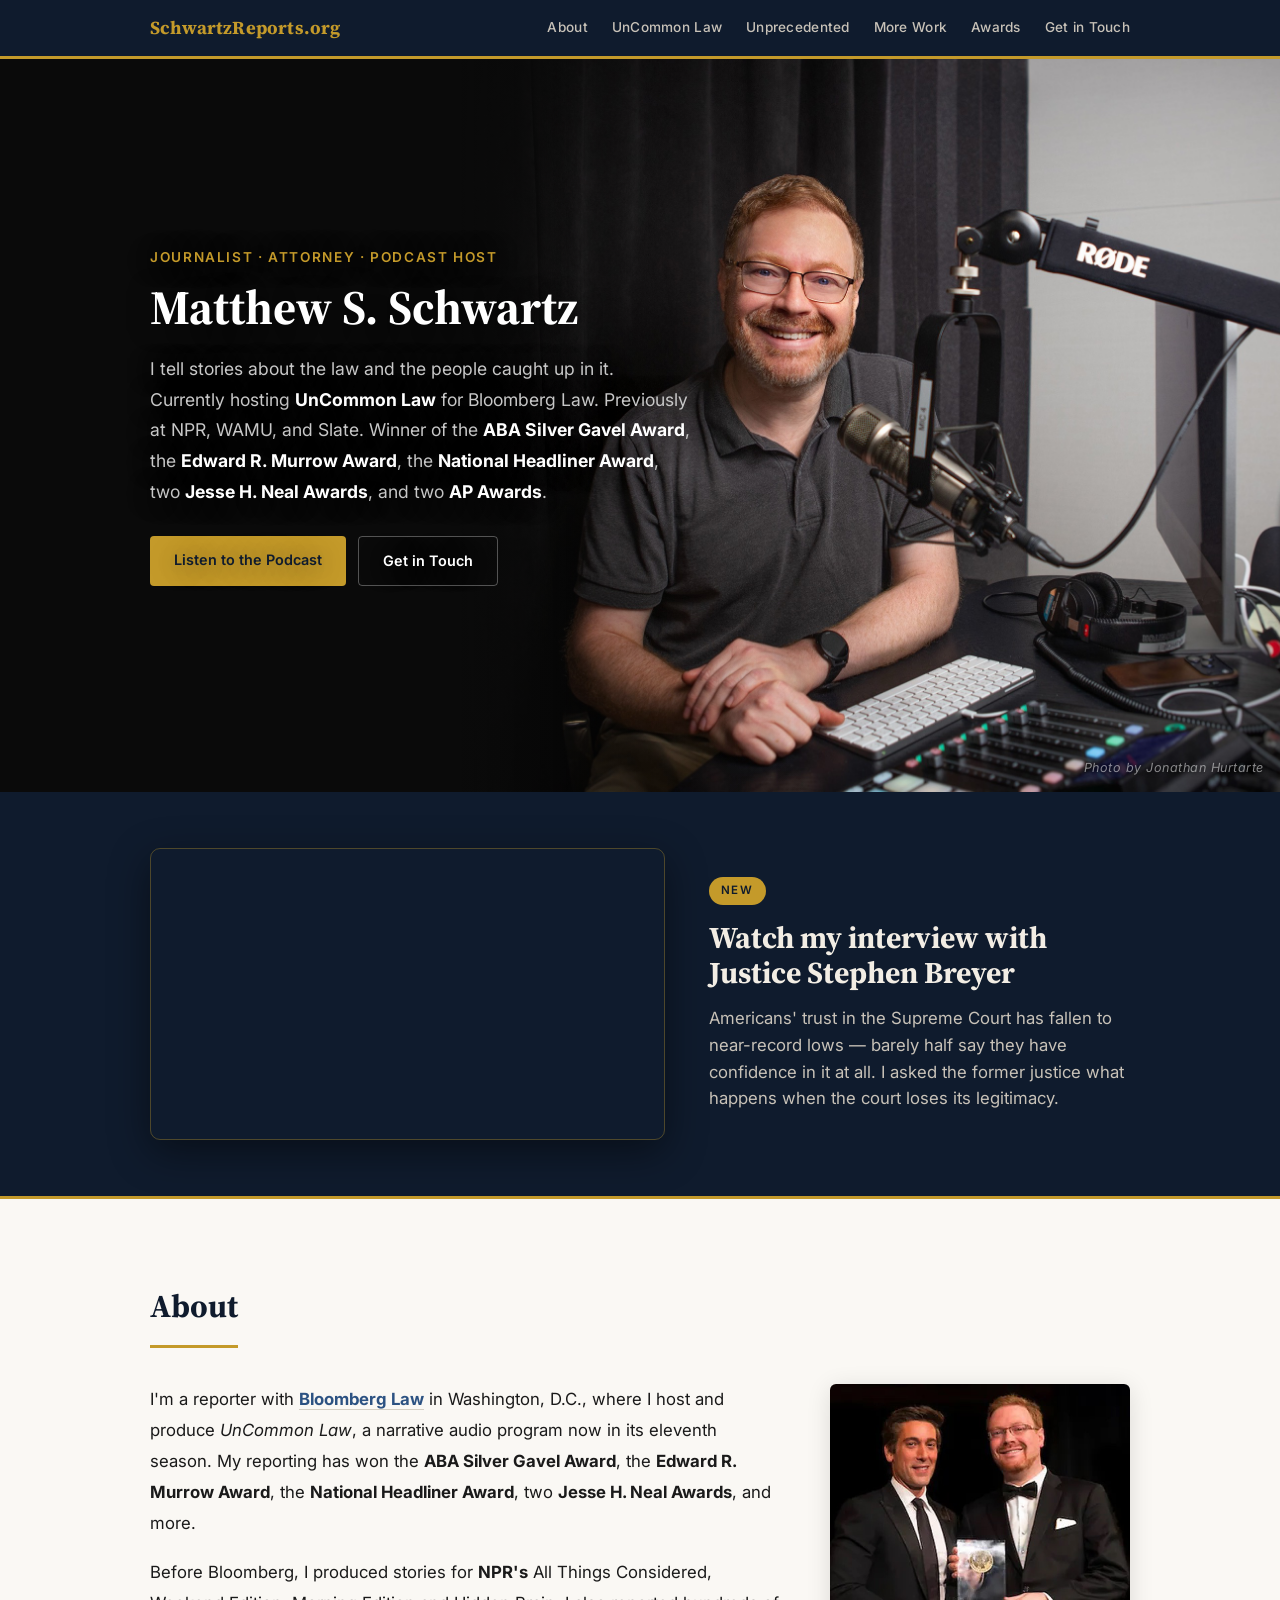
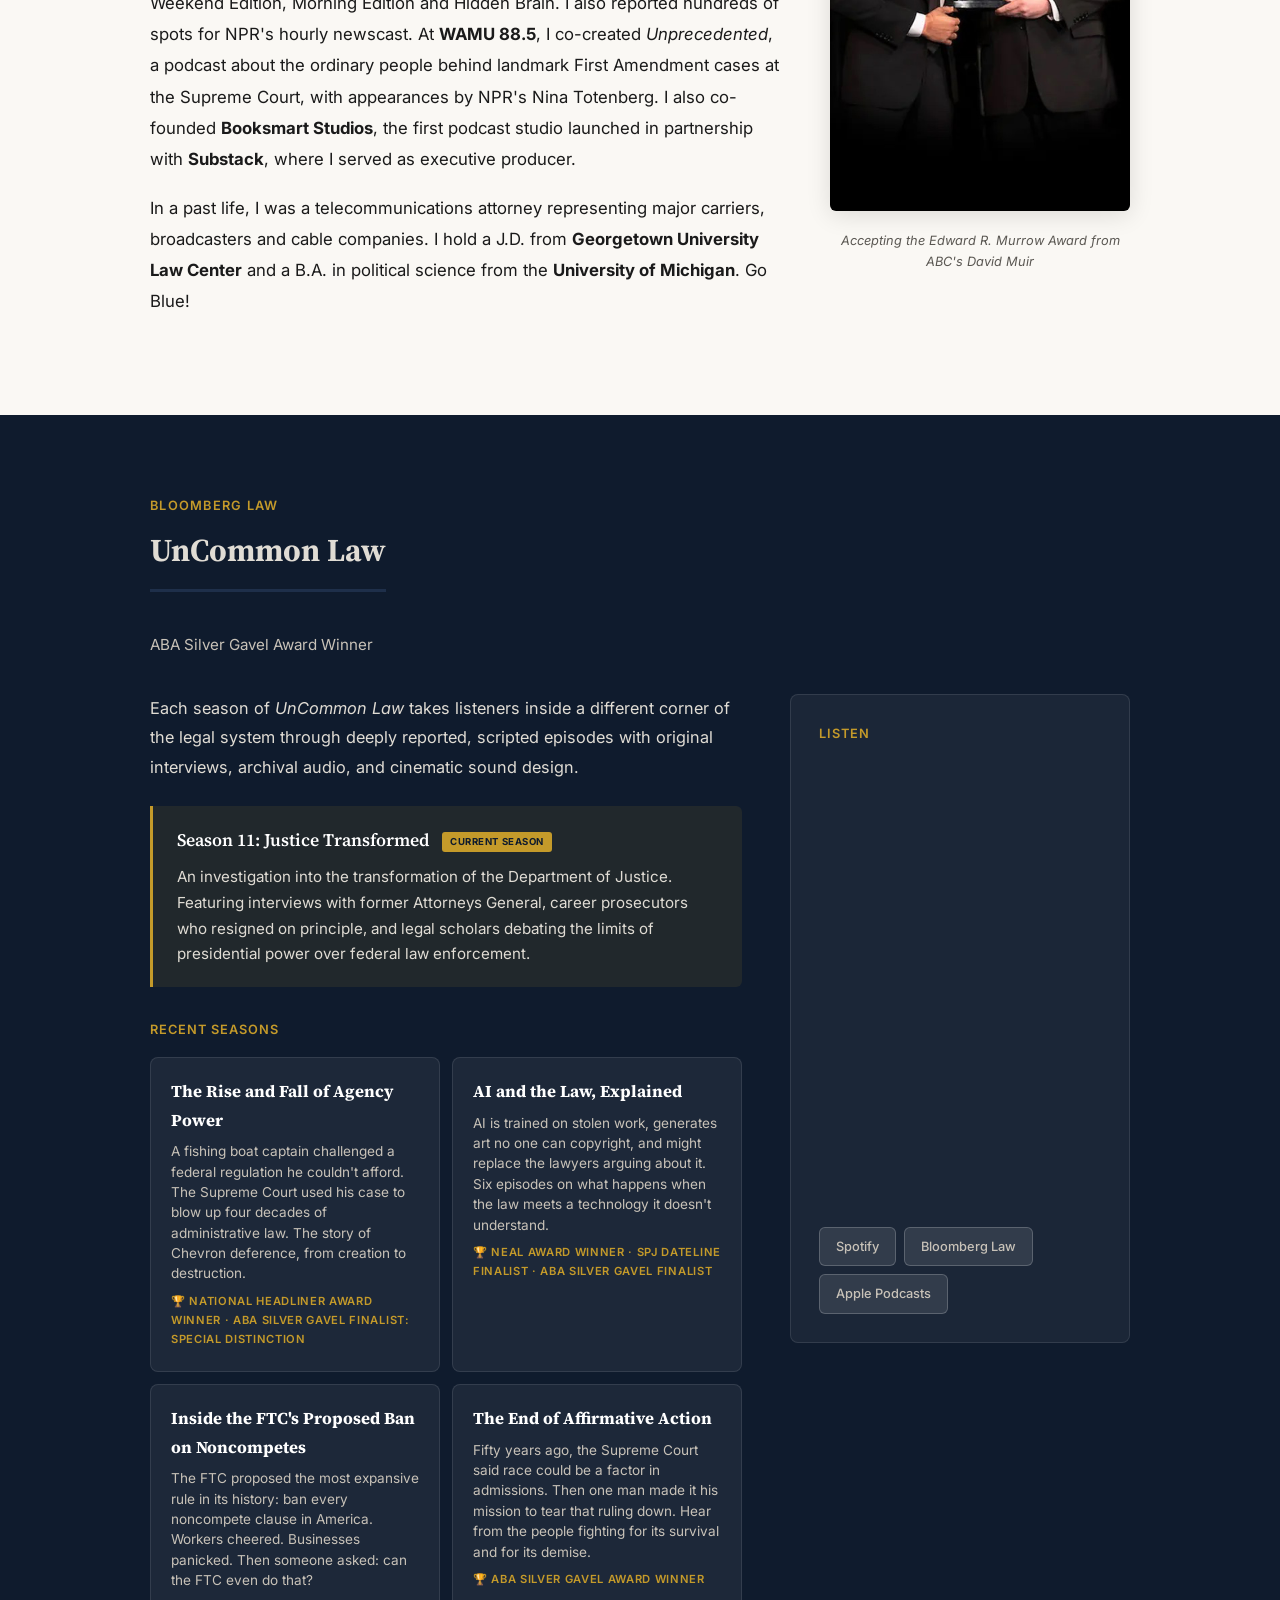
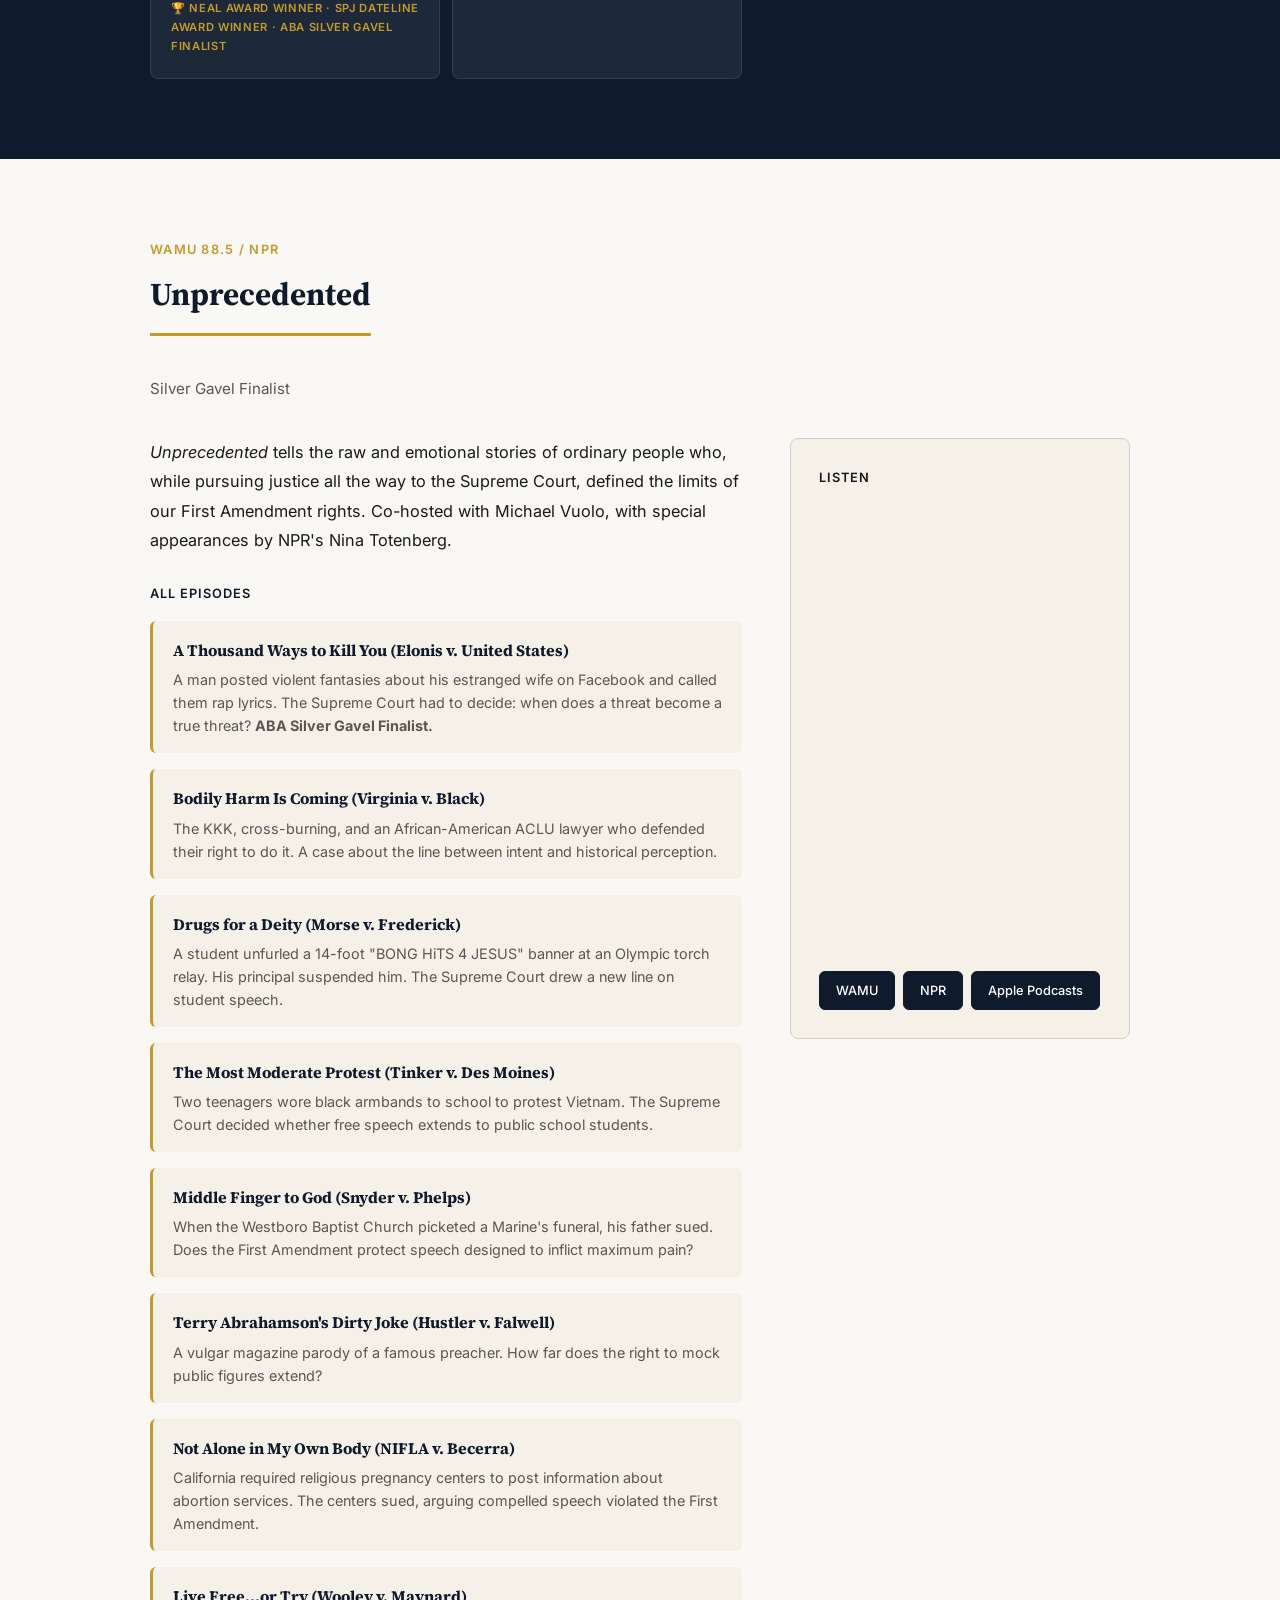
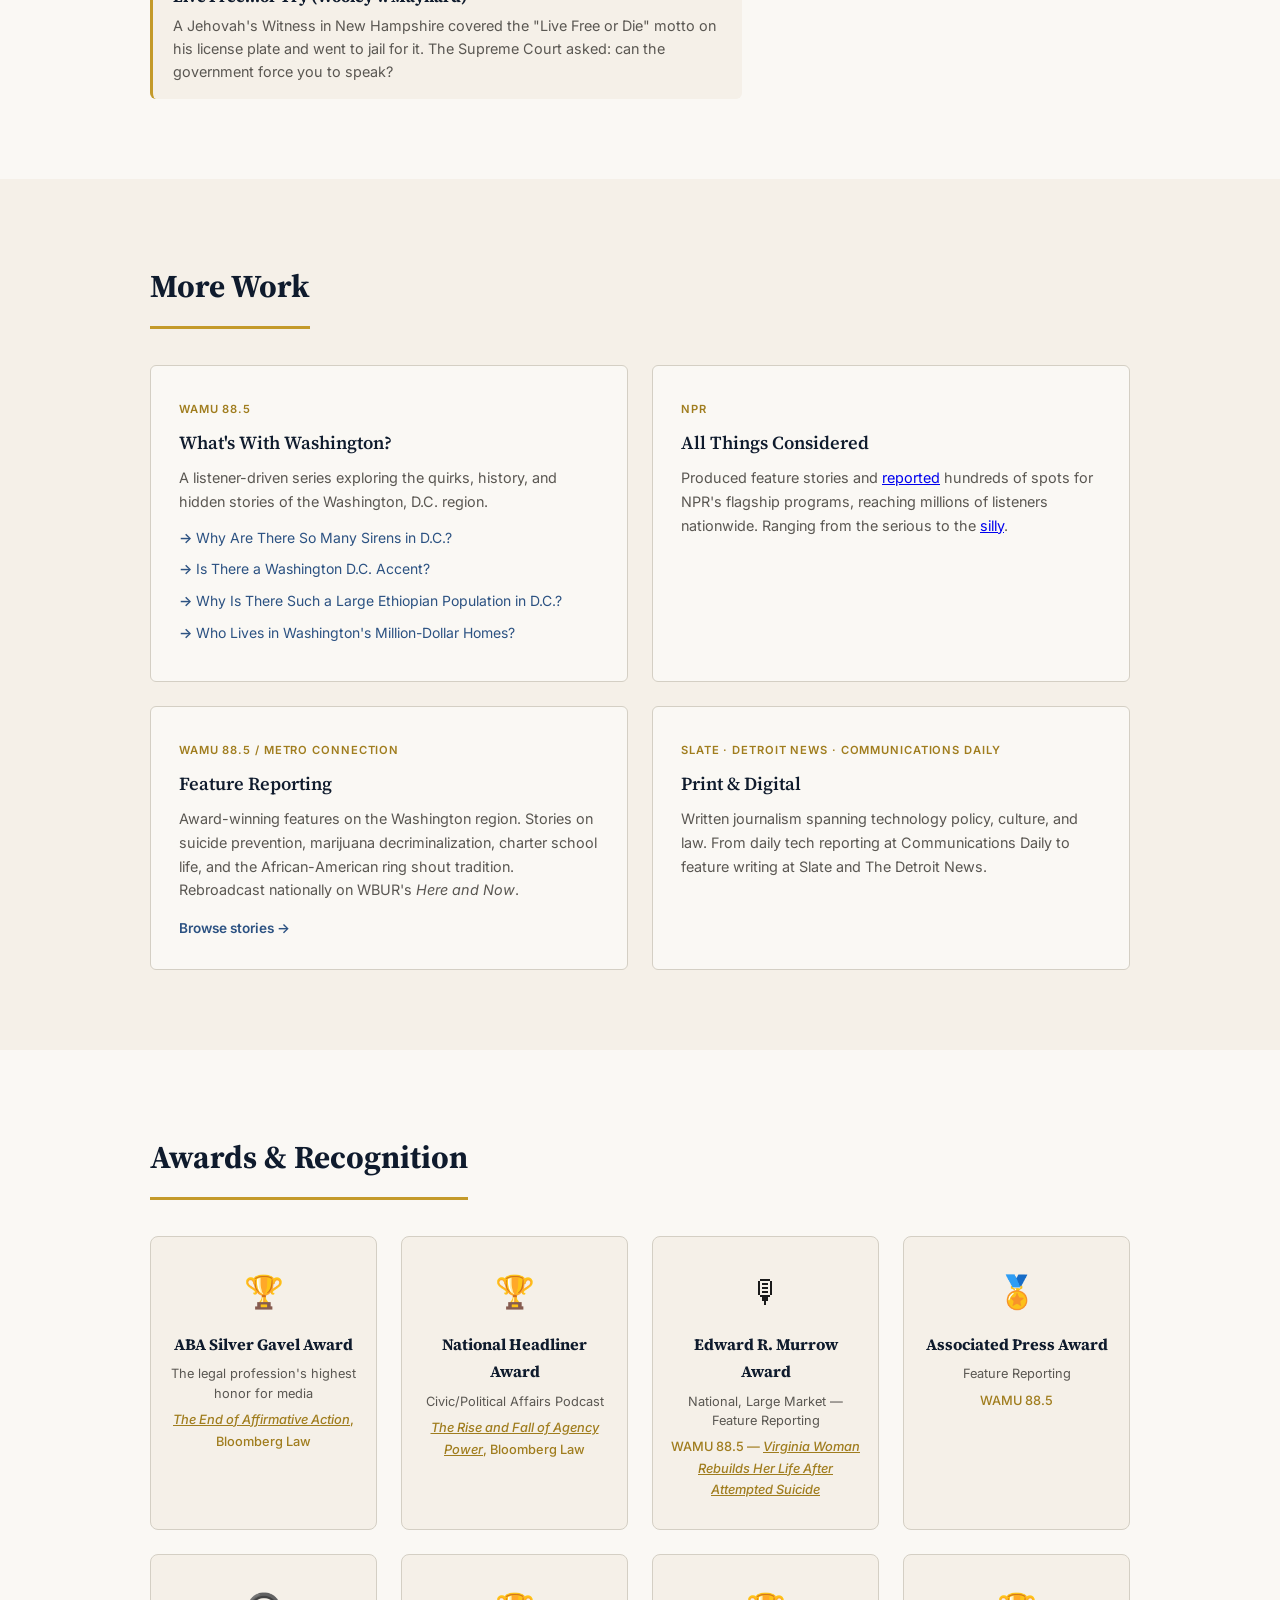
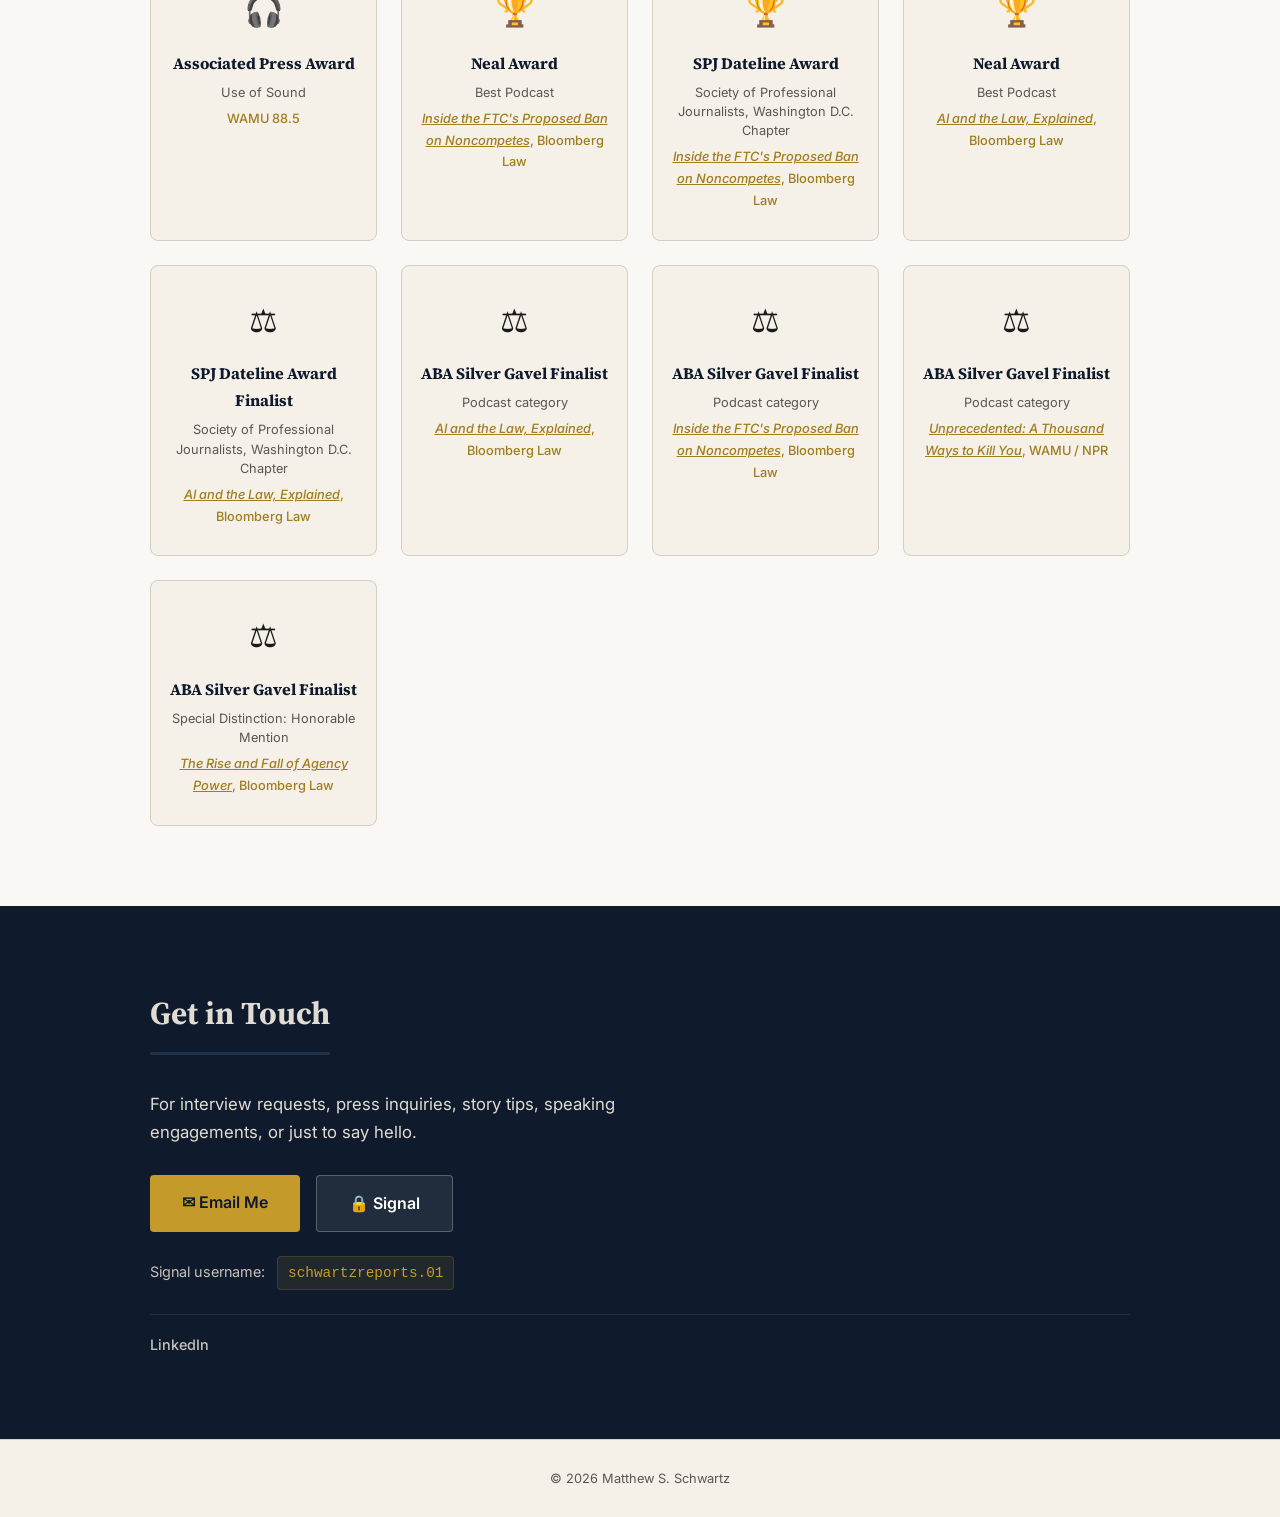
==== commit 369e93e4: "Deals: reword Breyer band caption to legitimacy framing Co-Authored-By: Claude Opus 4.8 <noreply@ant" ====
--- a/index.html
+++ b/index.html
@@ -66,7 +66,7 @@
         <div class="featured-text">
             <span class="featured-badge">New</span>
             <h2>Watch my interview with Justice Stephen Breyer</h2>
-            <p>Click play to hear me respectfully interrogate a former justice on how the Supreme Court has lost the trust of a majority of Americans.</p>
+            <p>Americans' trust in the Supreme Court has fallen to near-record lows &mdash; barely half say they have confidence in it at all. I asked the former justice what happens when the court loses its legitimacy.</p>
         </div>
     </div>
 </section>
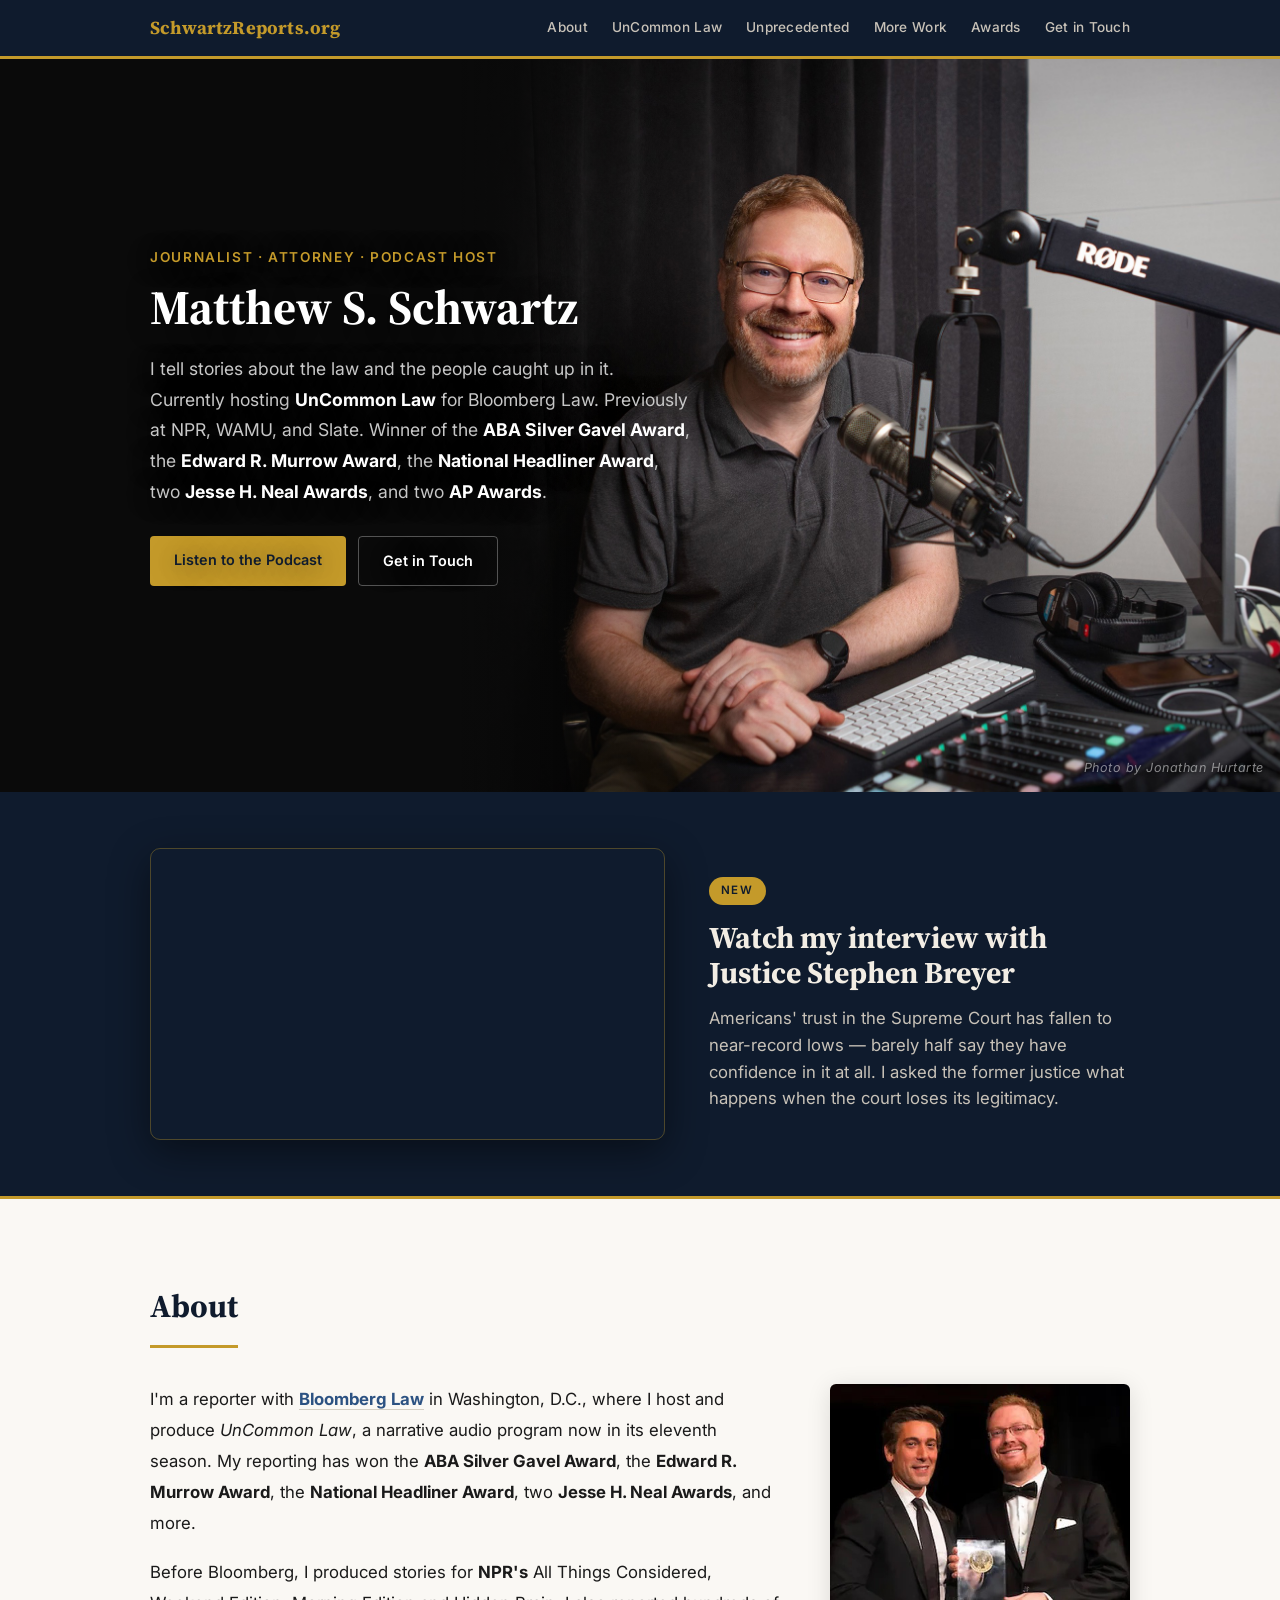
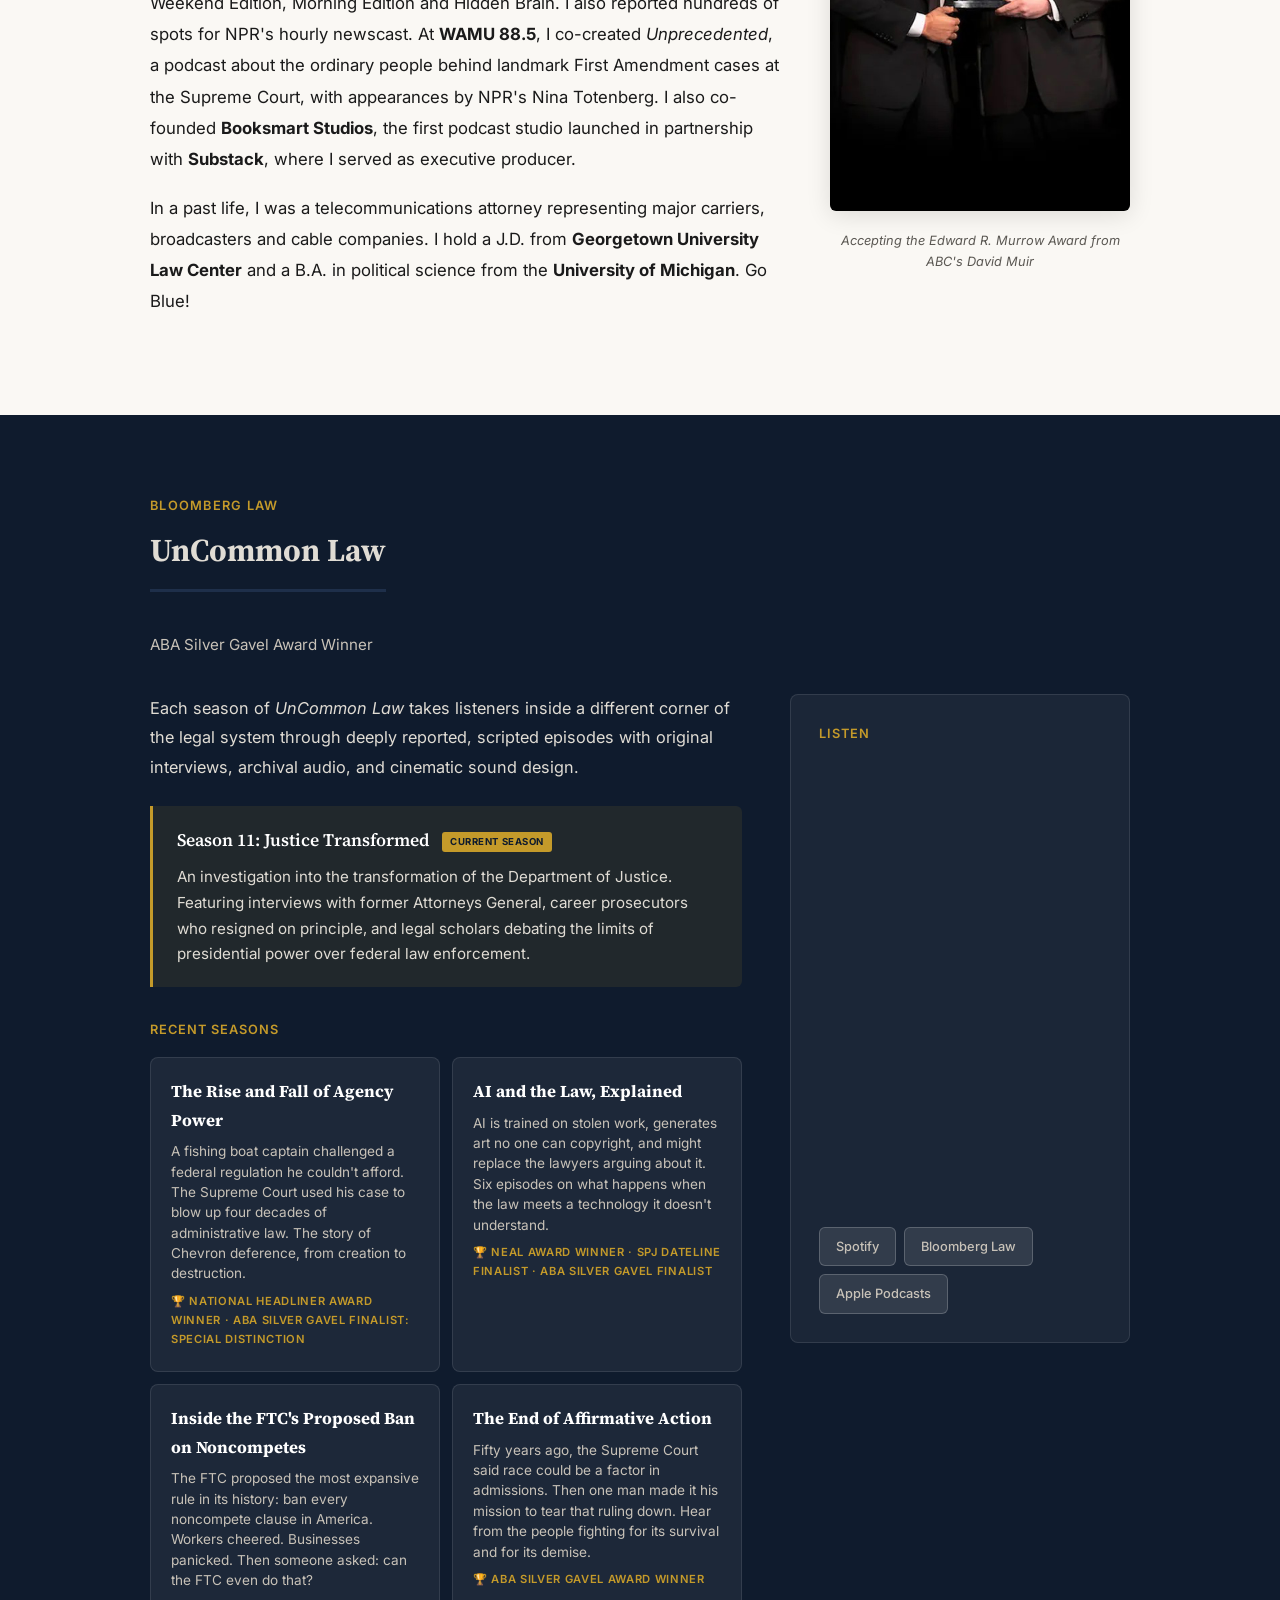
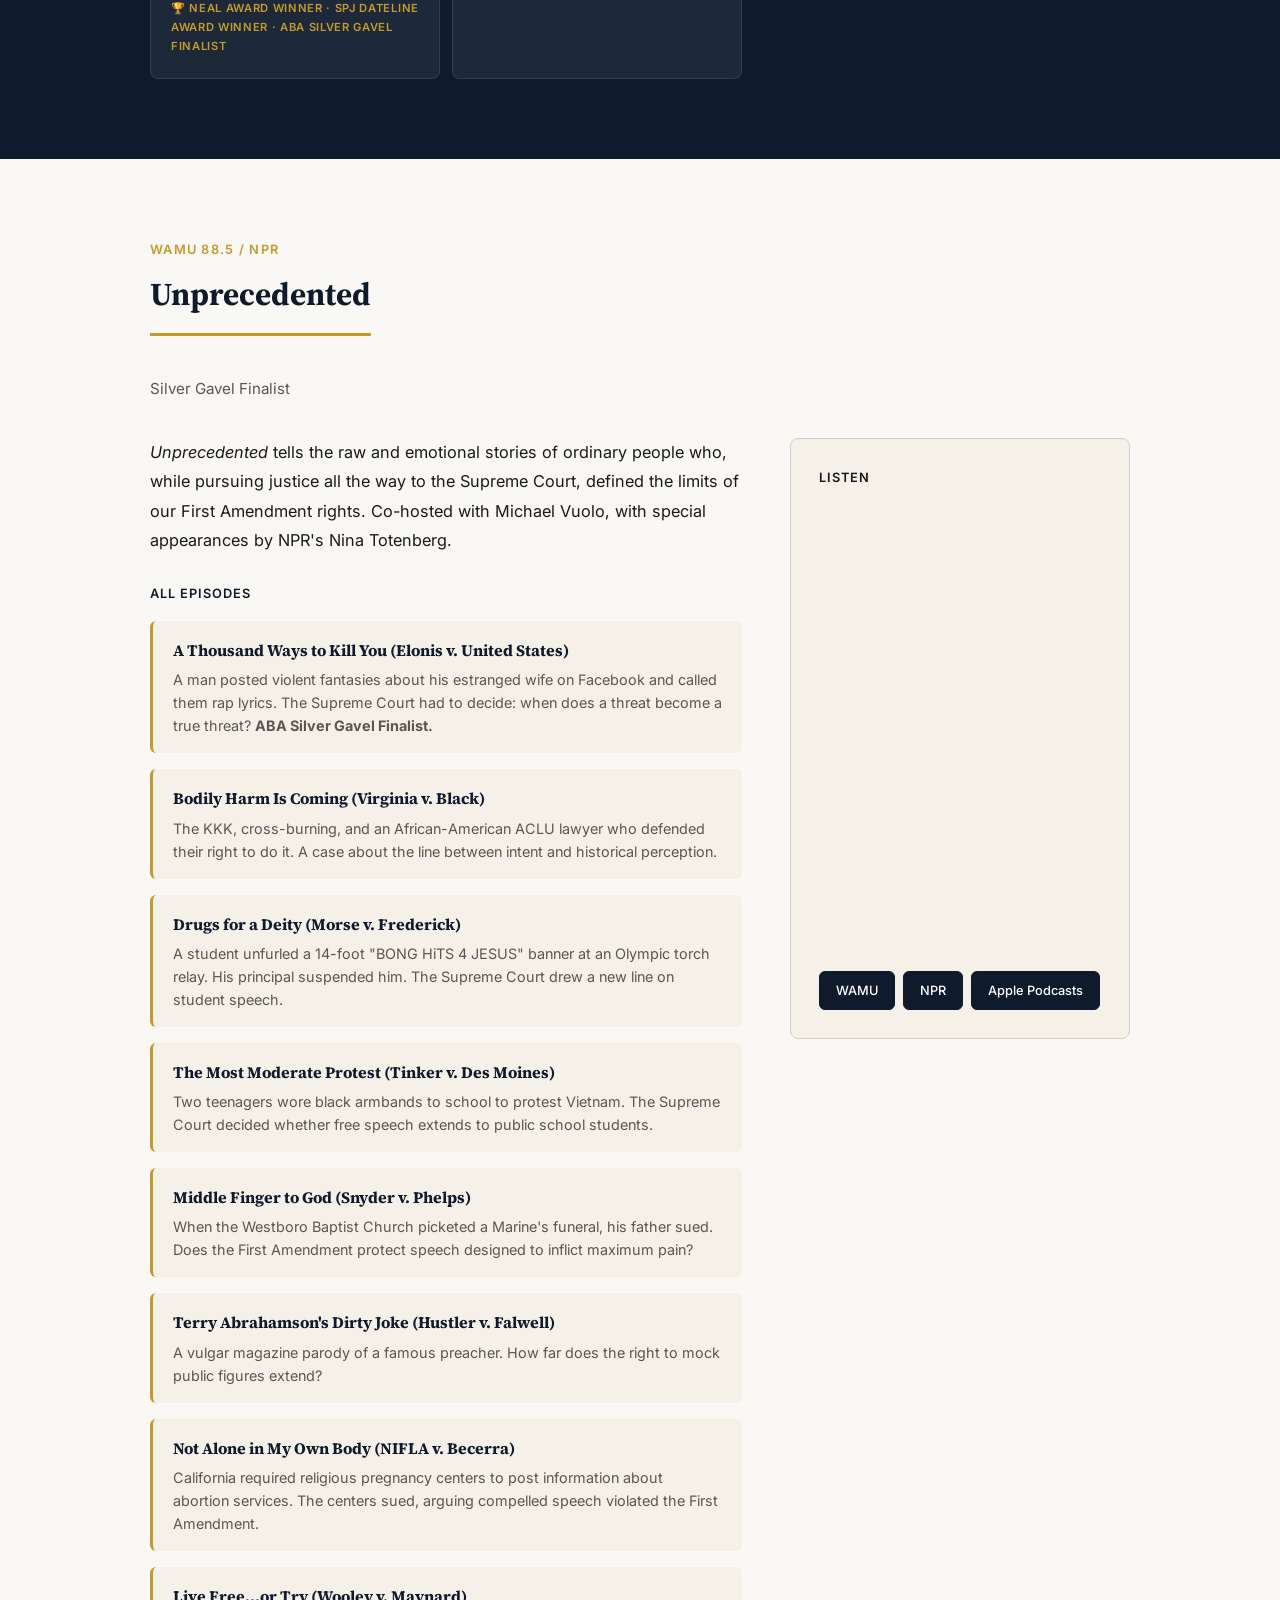
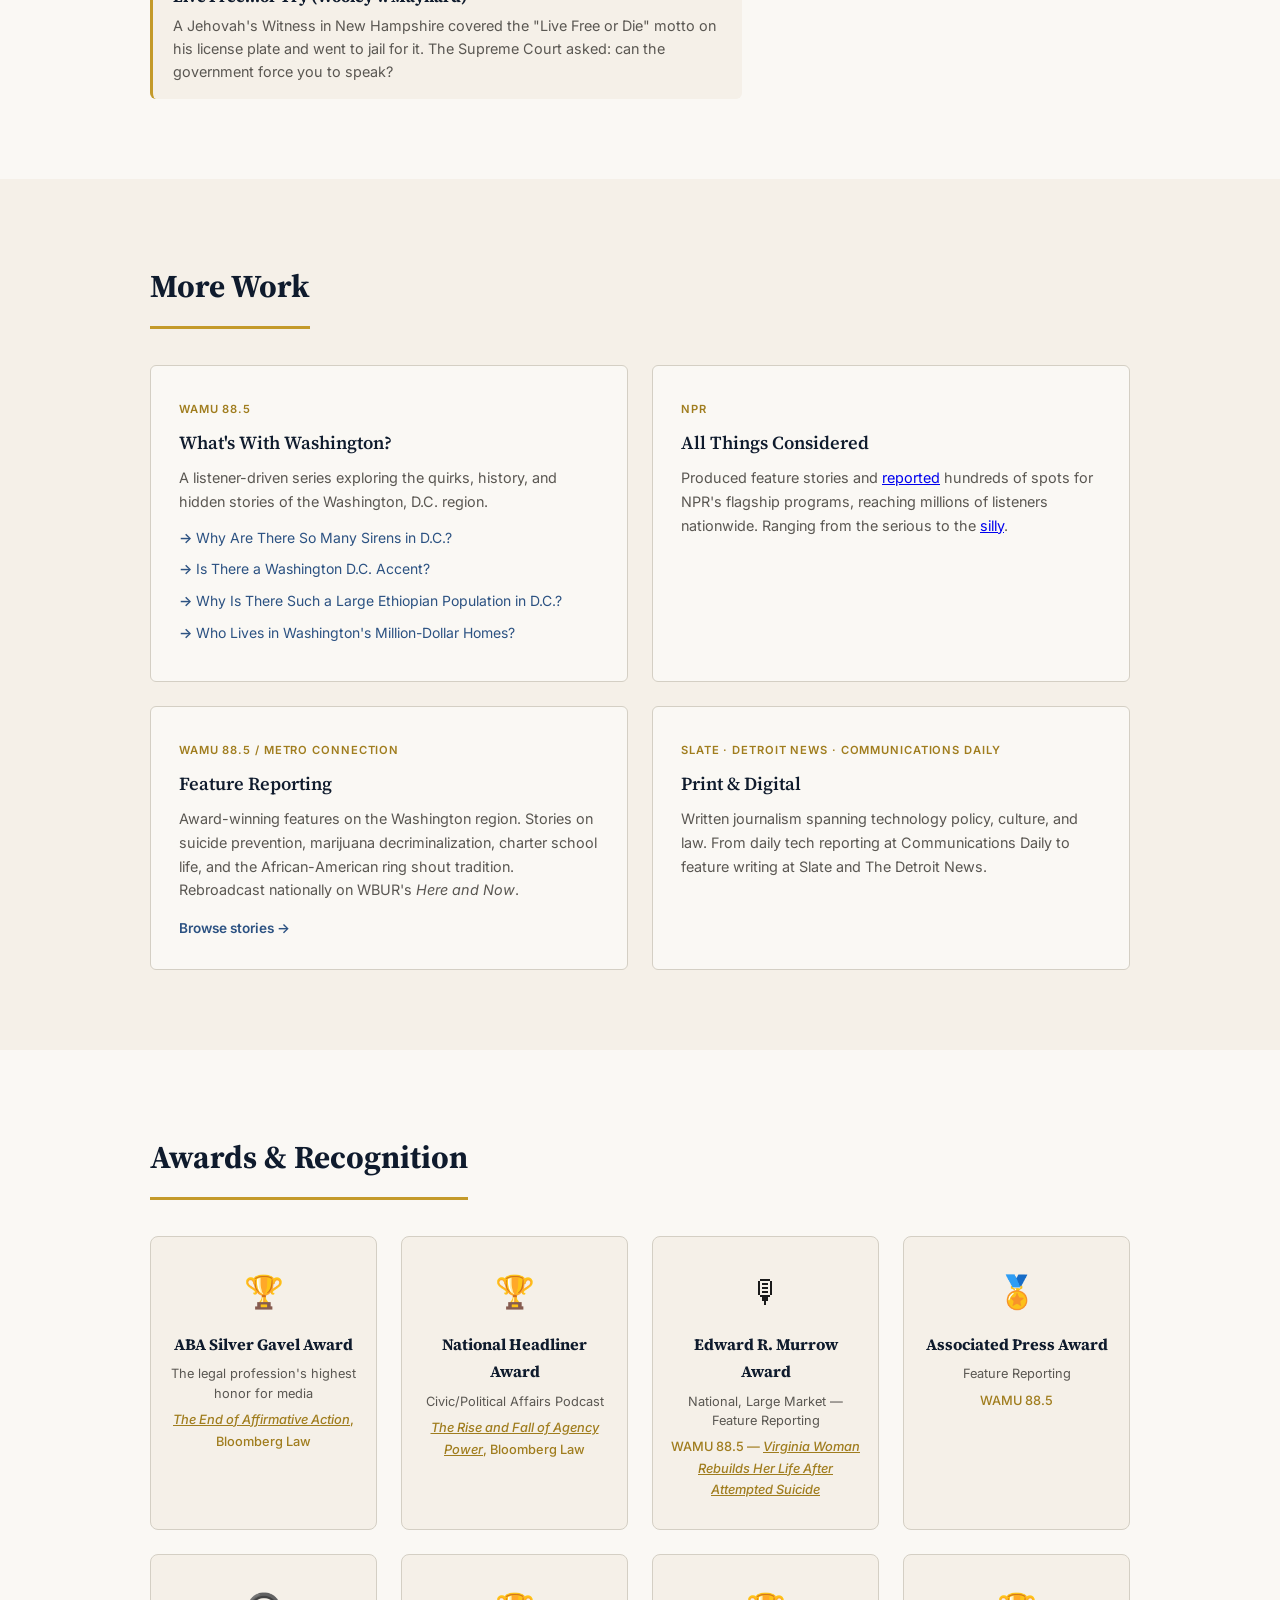
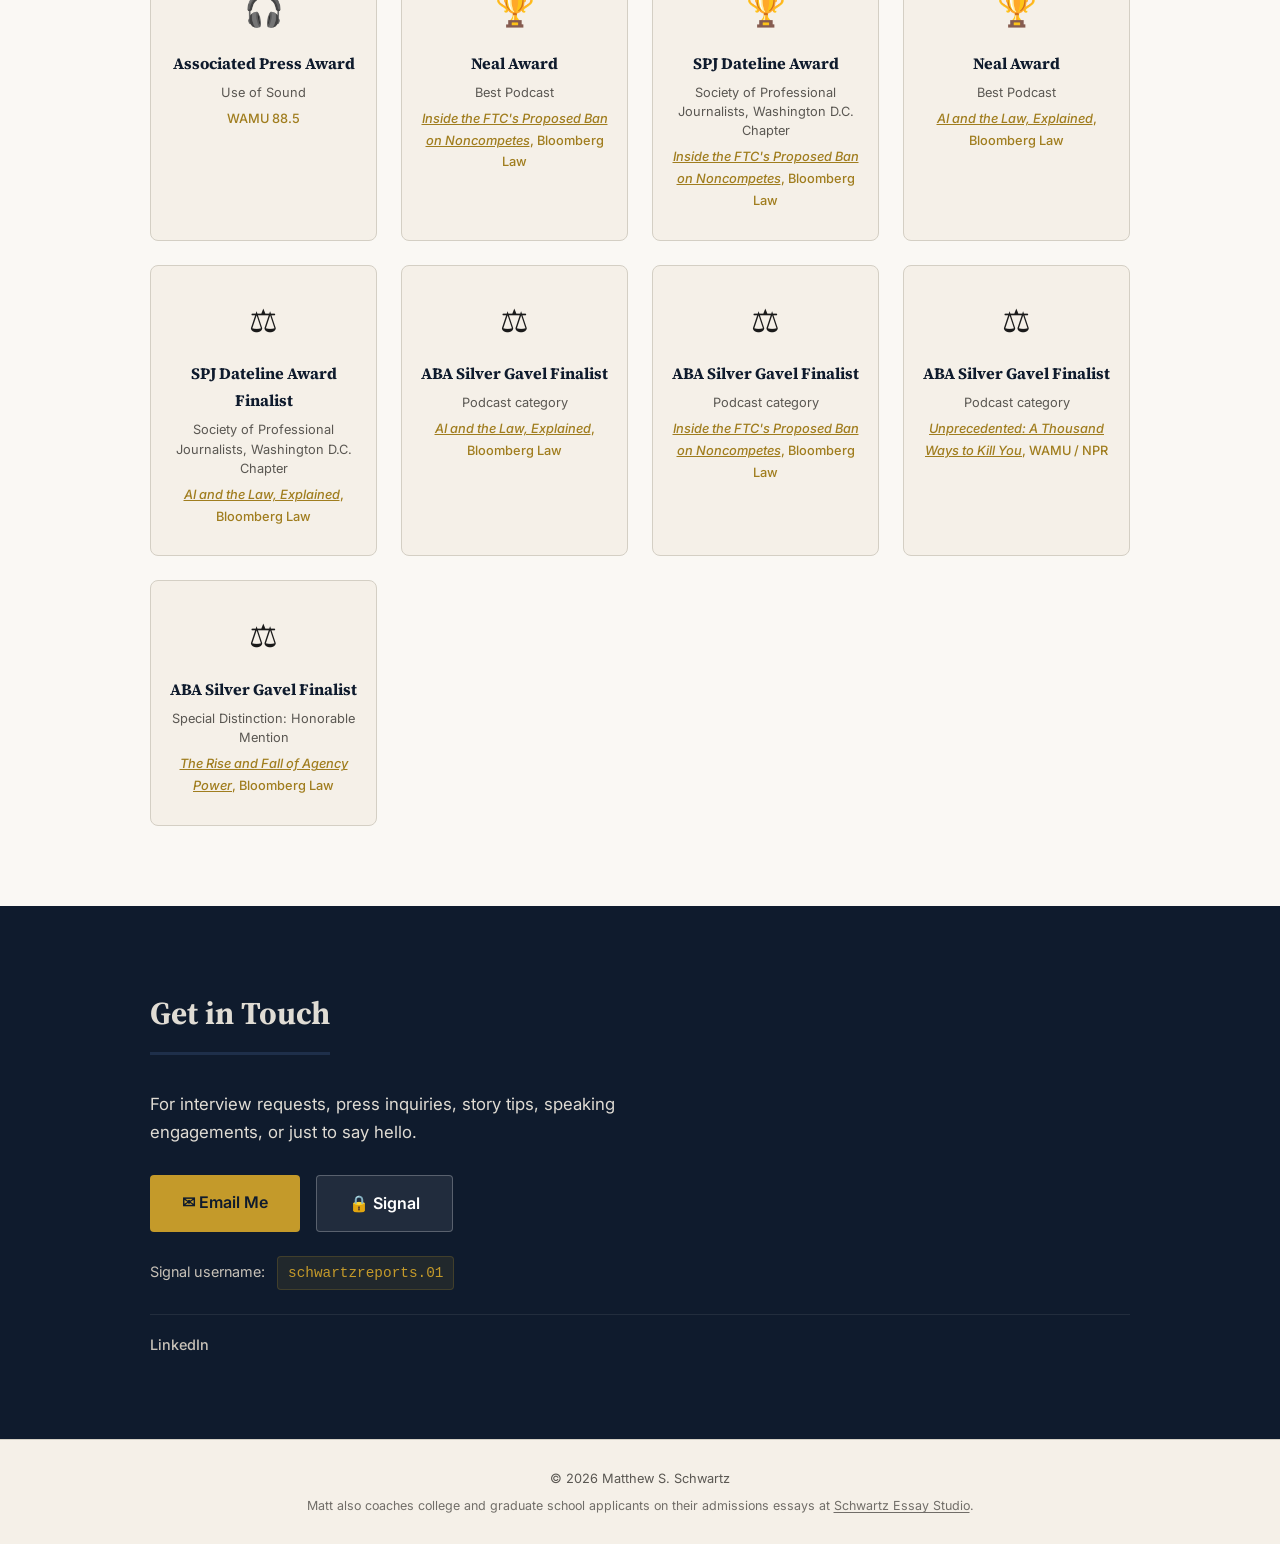
==== commit 076badac: "Add a one-line footer link to Schwartz Essay Studio Google Search Console reports 'Referring page: N" ====
--- a/index.html
+++ b/index.html
@@ -356,6 +356,11 @@
 
 <footer>
     <p>&copy; 2026 Matthew S. Schwartz</p>
+    <p class="footer-aside">
+        Matt also coaches college and graduate school applicants on their admissions
+        essays at
+        <a href="https://schwartzessaystudio.com/">Schwartz Essay Studio</a>.
+    </p>
 </footer>
 
 <script>
--- a/style.css
+++ b/style.css
@@ -885,6 +885,17 @@
     border-top: 1px solid var(--color-border);
 }
 
+.footer-aside {
+    margin-top: 6px;
+    font-size: 0.78rem;
+    opacity: 0.85;
+}
+.footer-aside a {
+    color: inherit;
+    text-decoration: underline;
+    text-underline-offset: 0.15em;
+}
+
 /* ---- RESPONSIVE ---- */
 
 @media (max-width: 768px) {
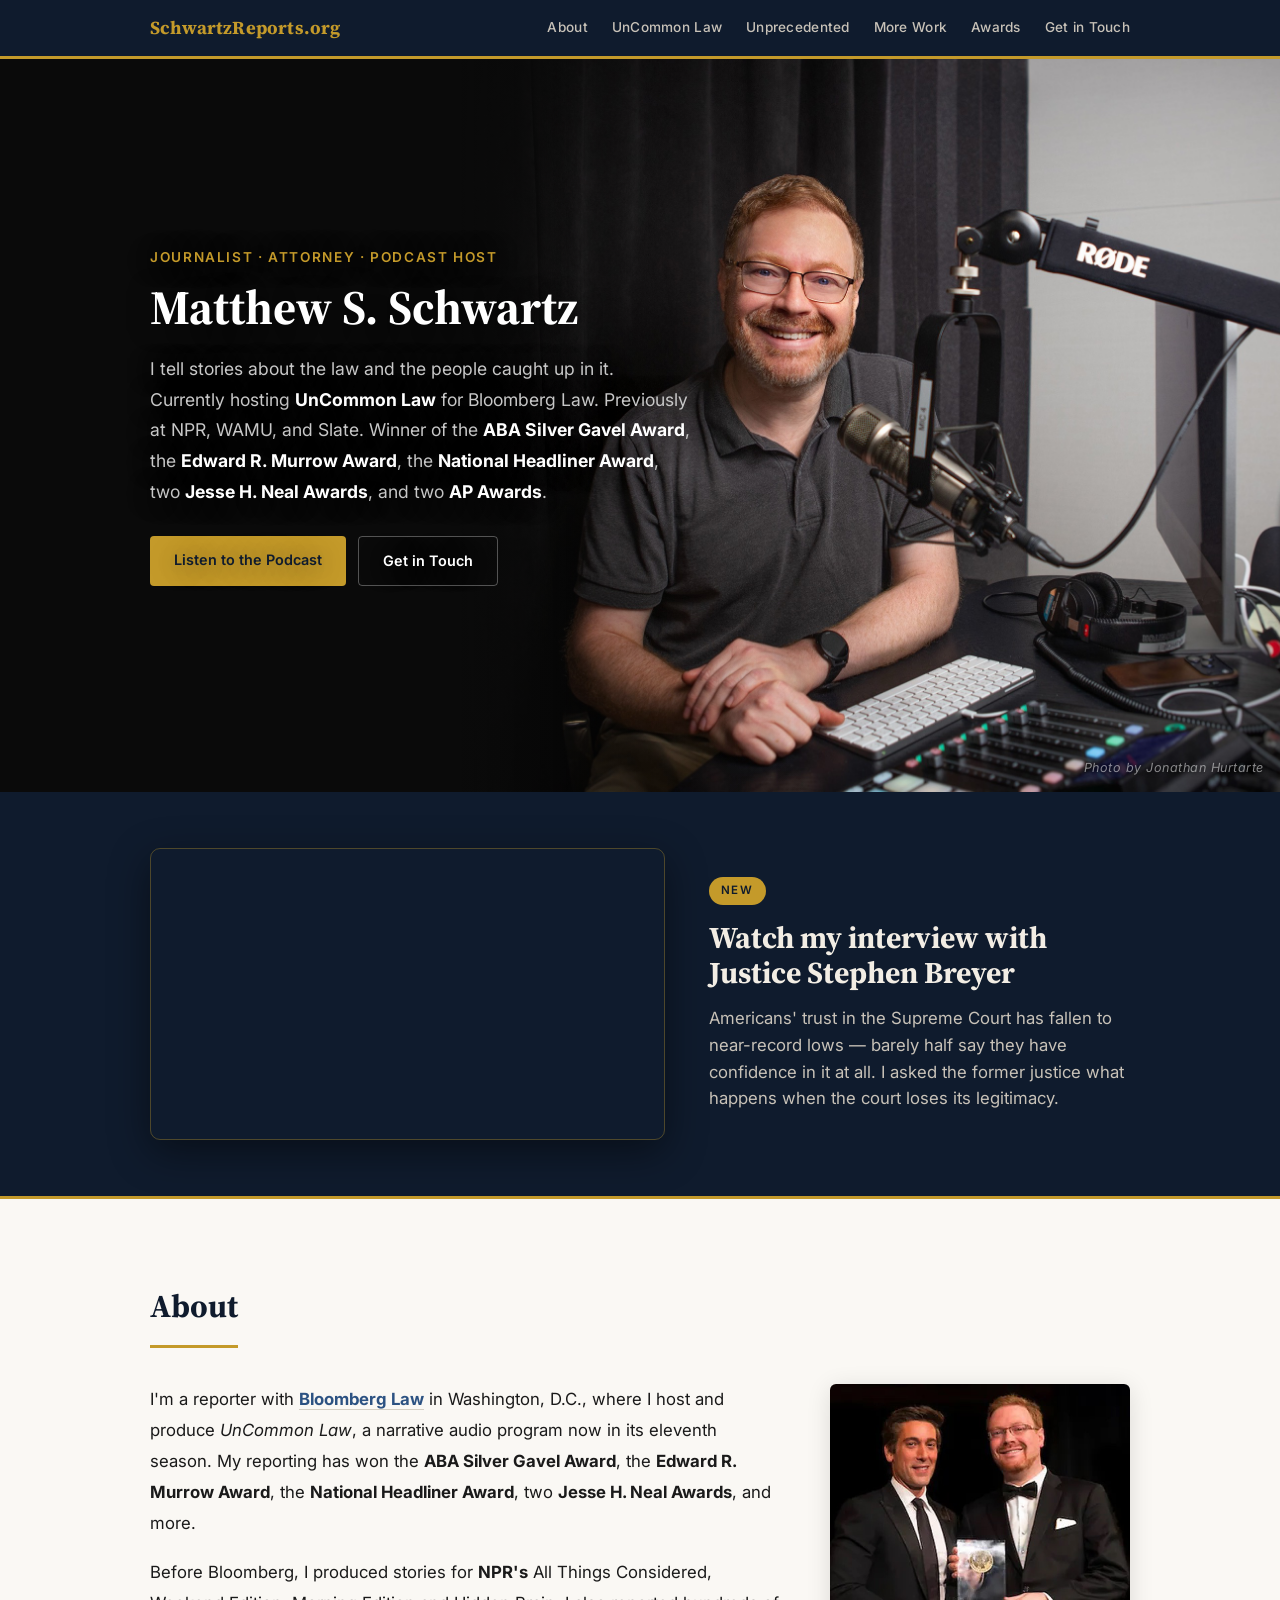
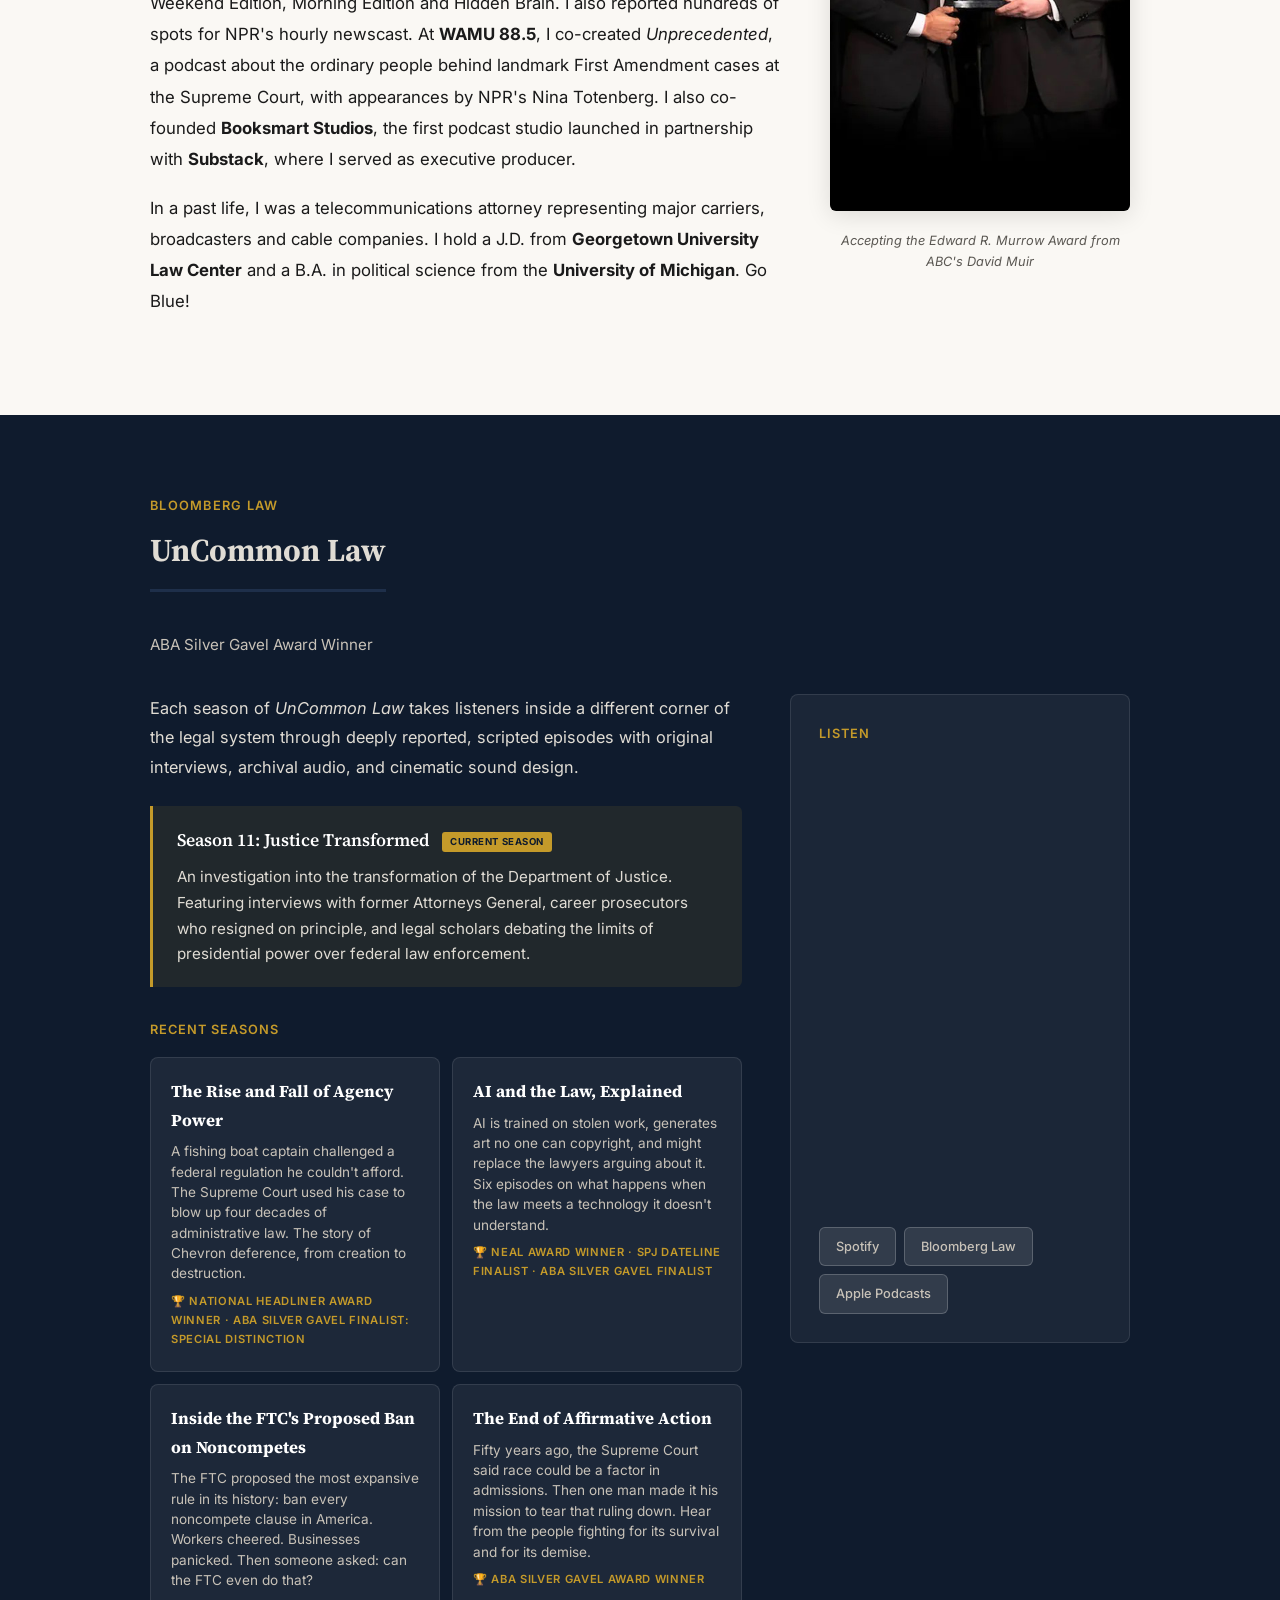
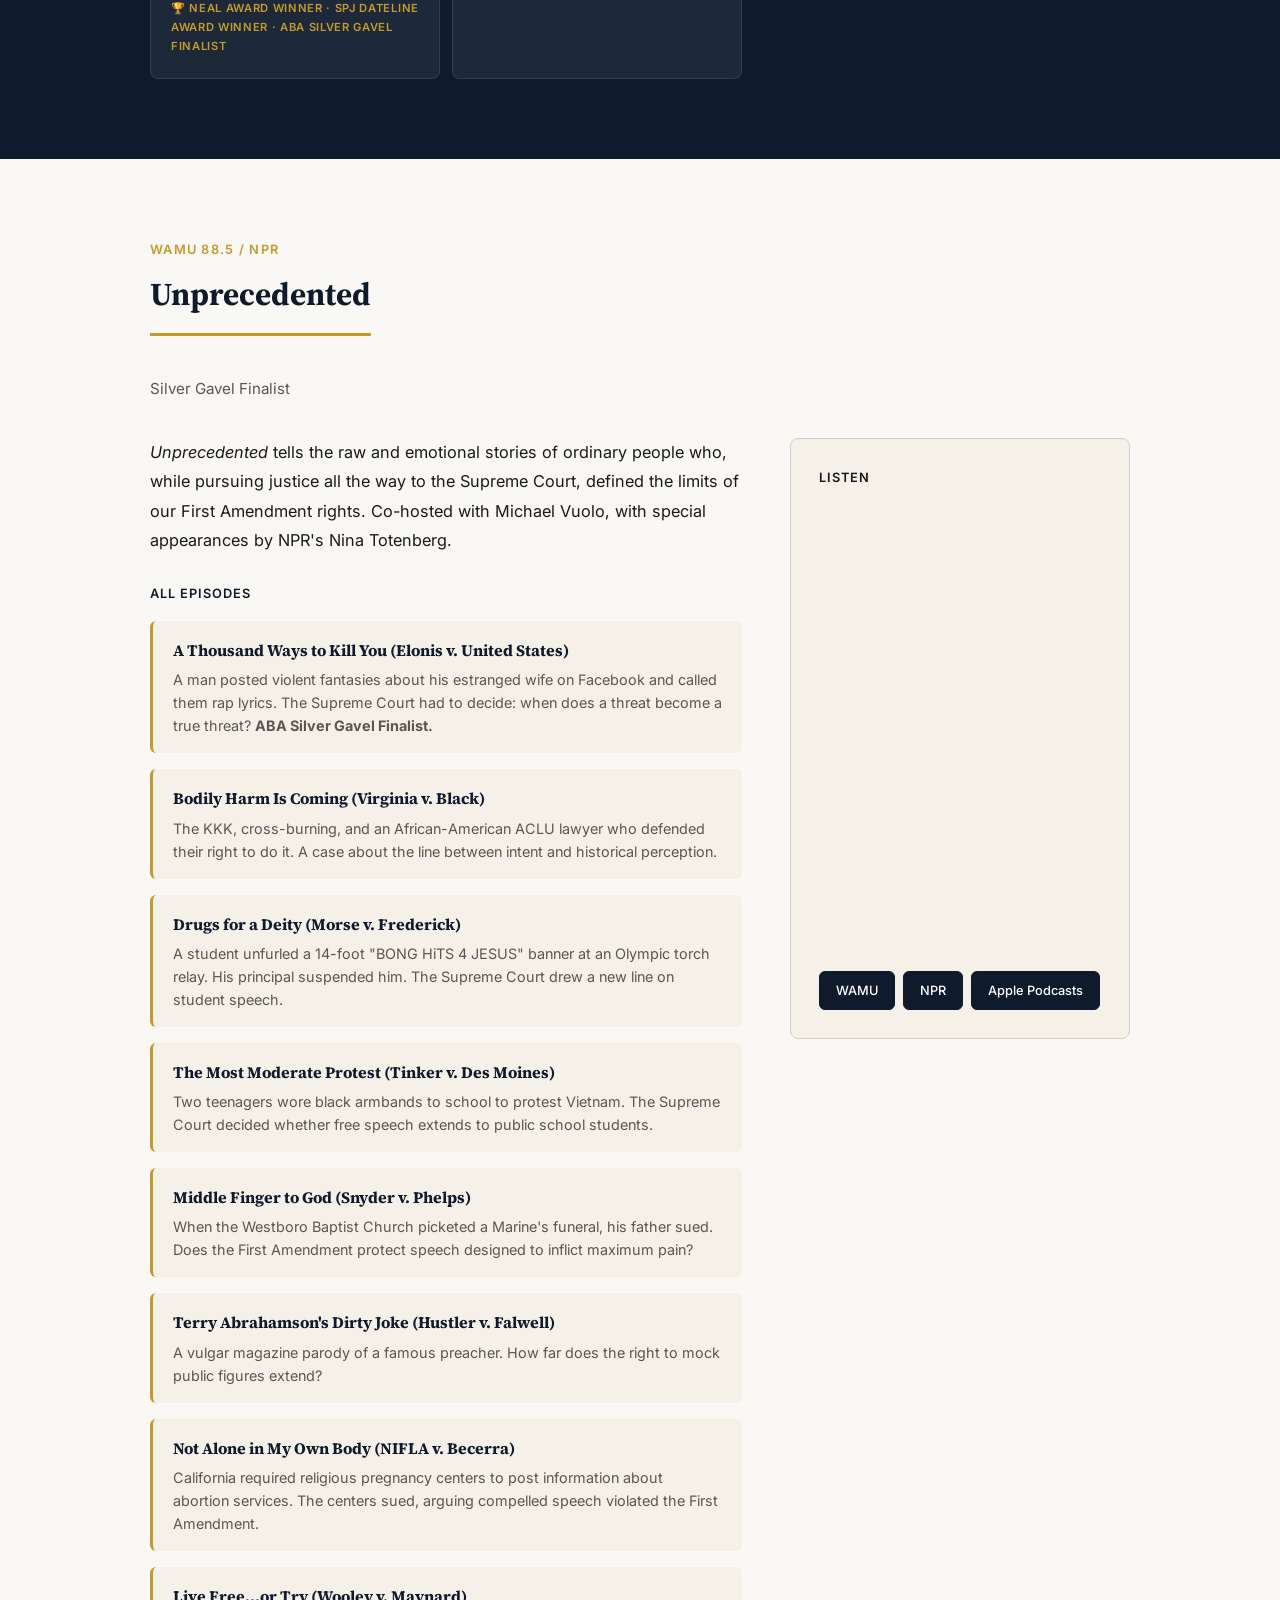
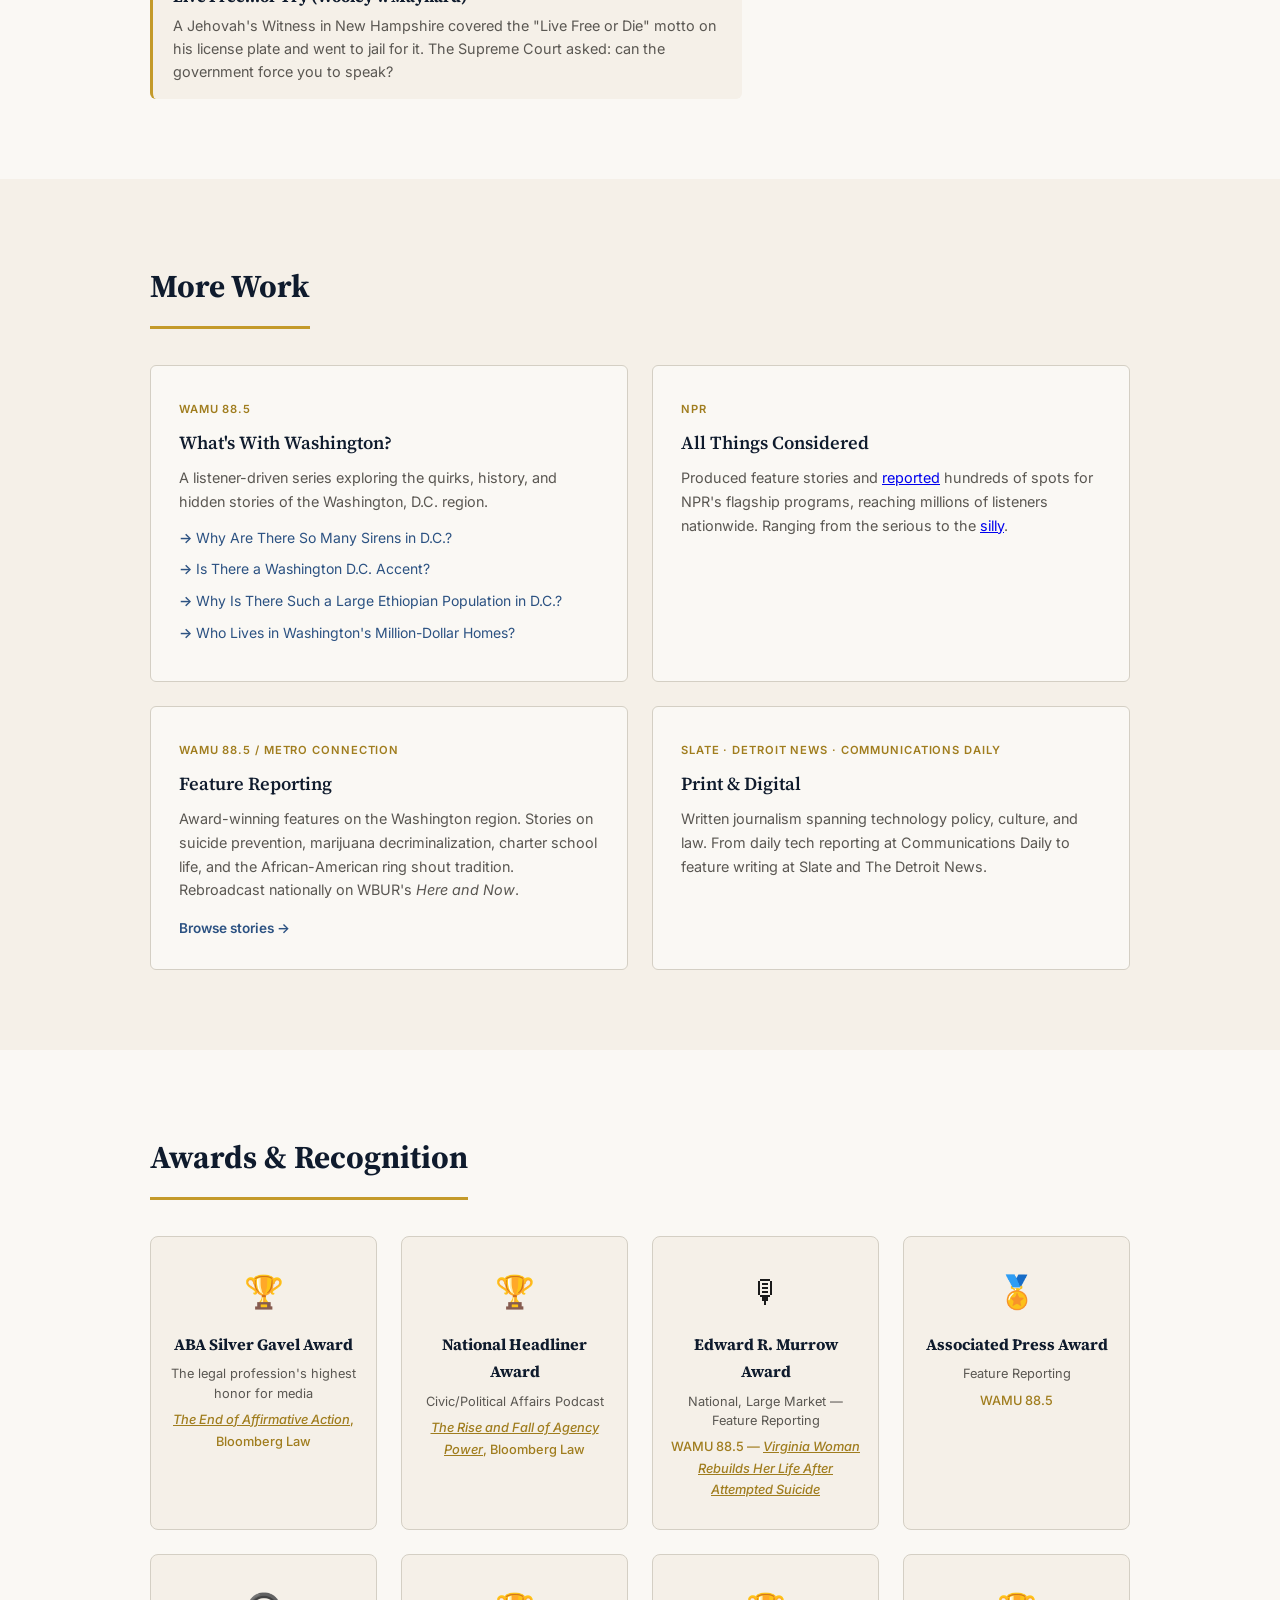
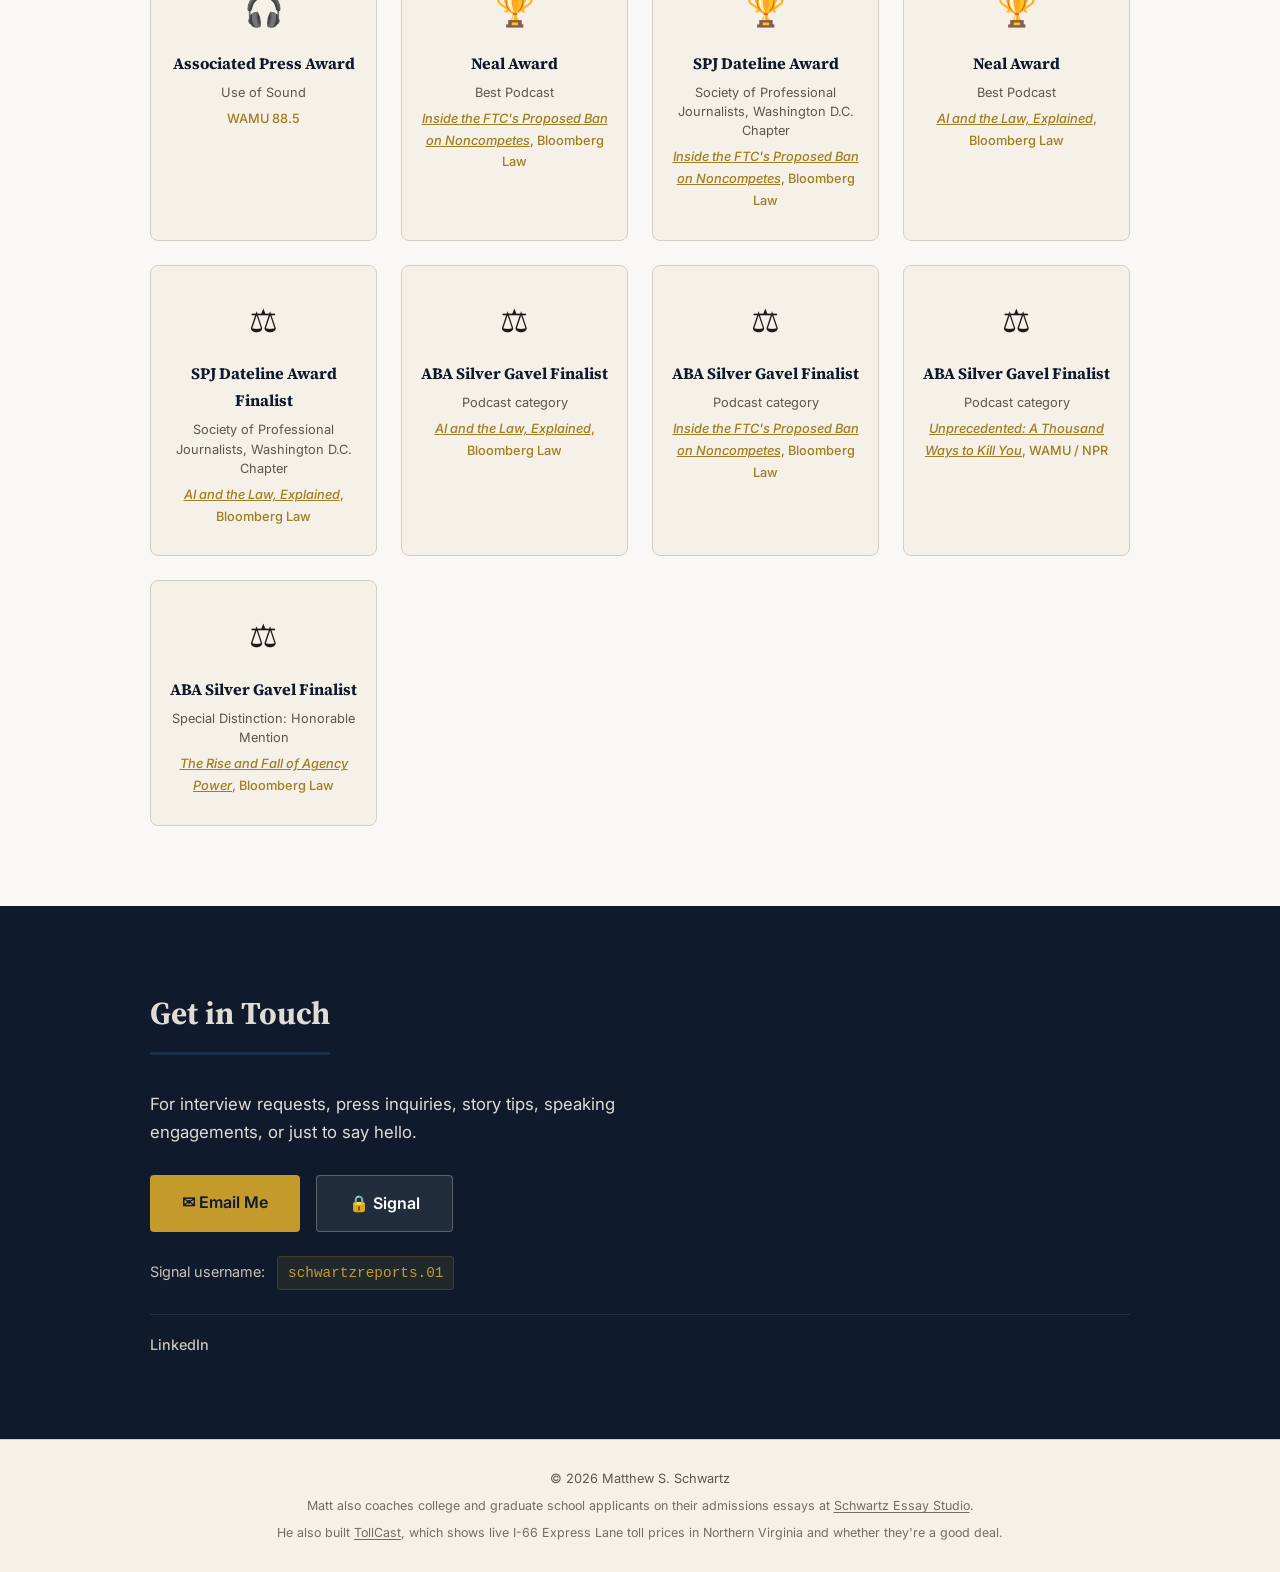
==== commit 0365371b: "Footer: link to TollCast (live I-66 toll prices) Co-Authored-By: Claude Opus 5 (1M context) <noreply" ====
--- a/index.html
+++ b/index.html
@@ -361,6 +361,10 @@
         essays at
         <a href="https://schwartzessaystudio.com/">Schwartz Essay Studio</a>.
     </p>
+    <p class="footer-aside">
+        He also built <a href="https://tollcast.com/">TollCast</a>, which shows
+        live I-66 Express Lane toll prices in Northern Virginia and whether they're a good deal.
+    </p>
 </footer>
 
 <script>
